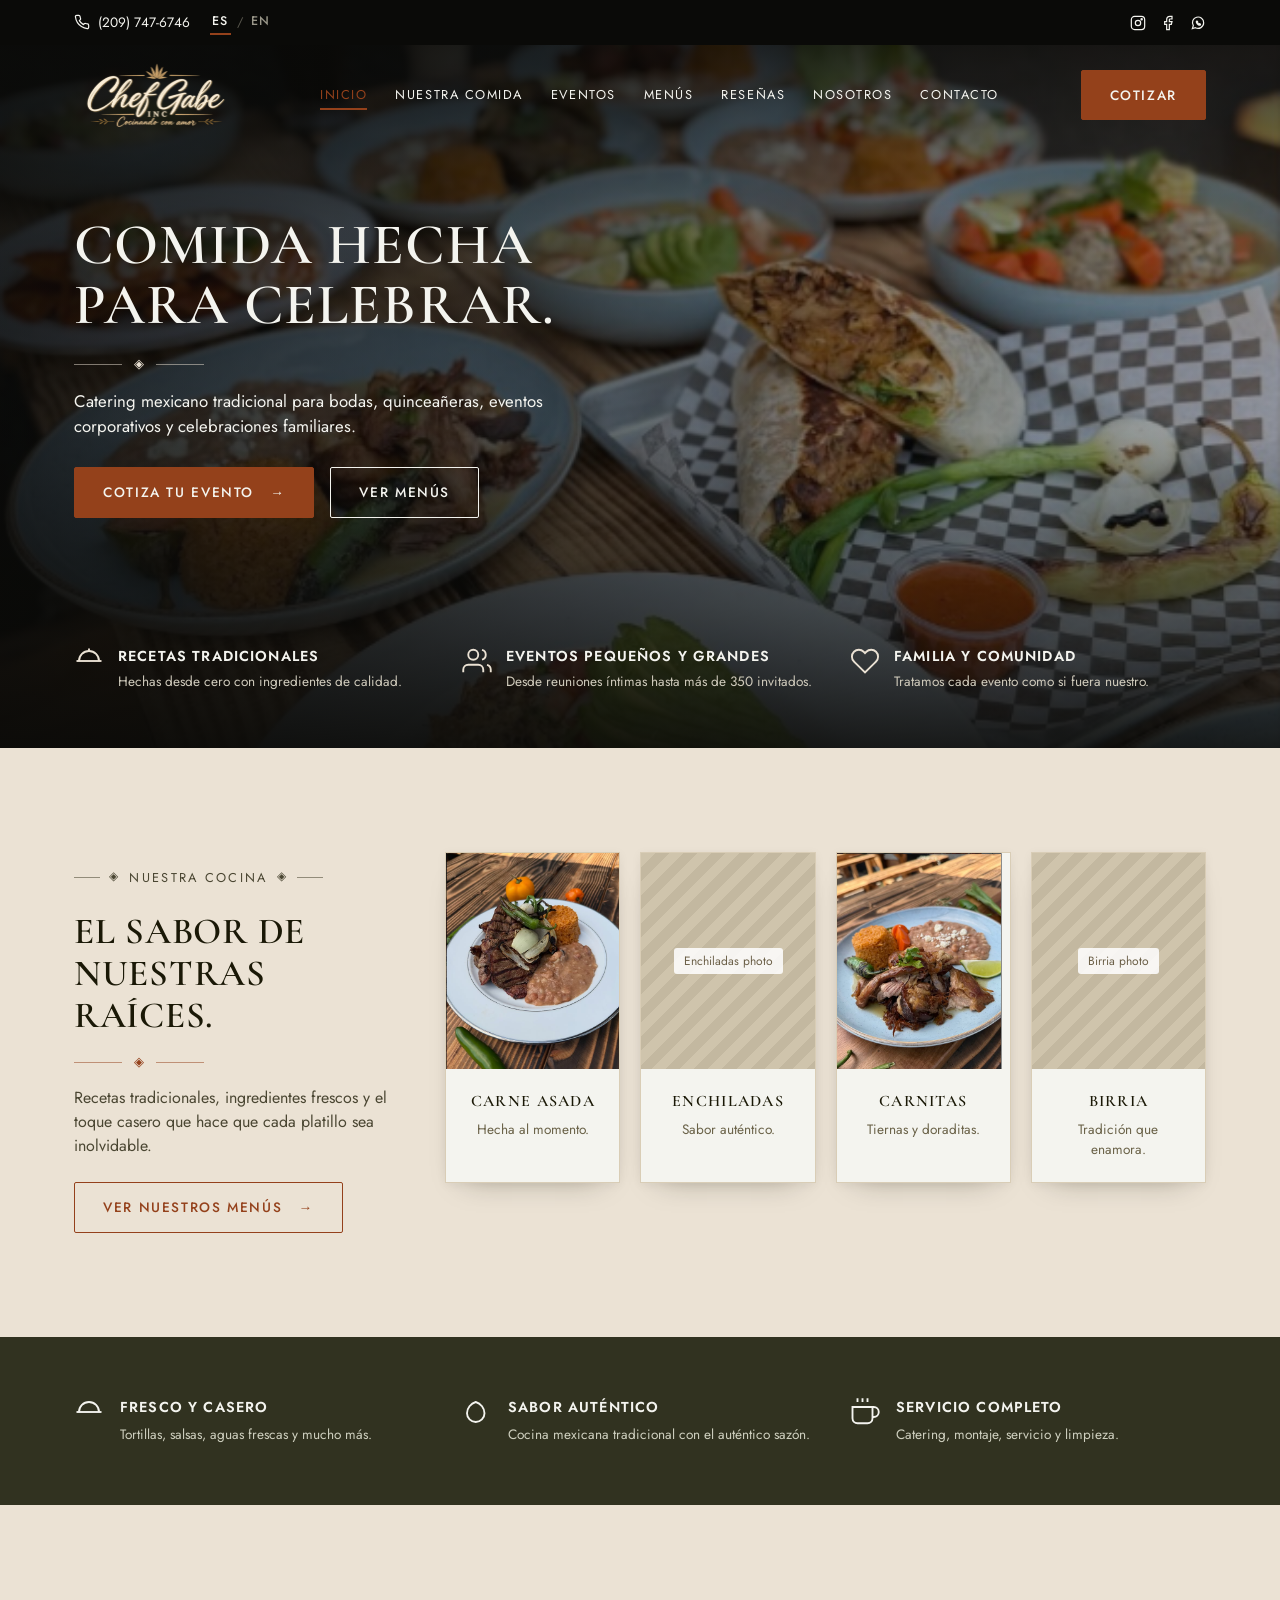
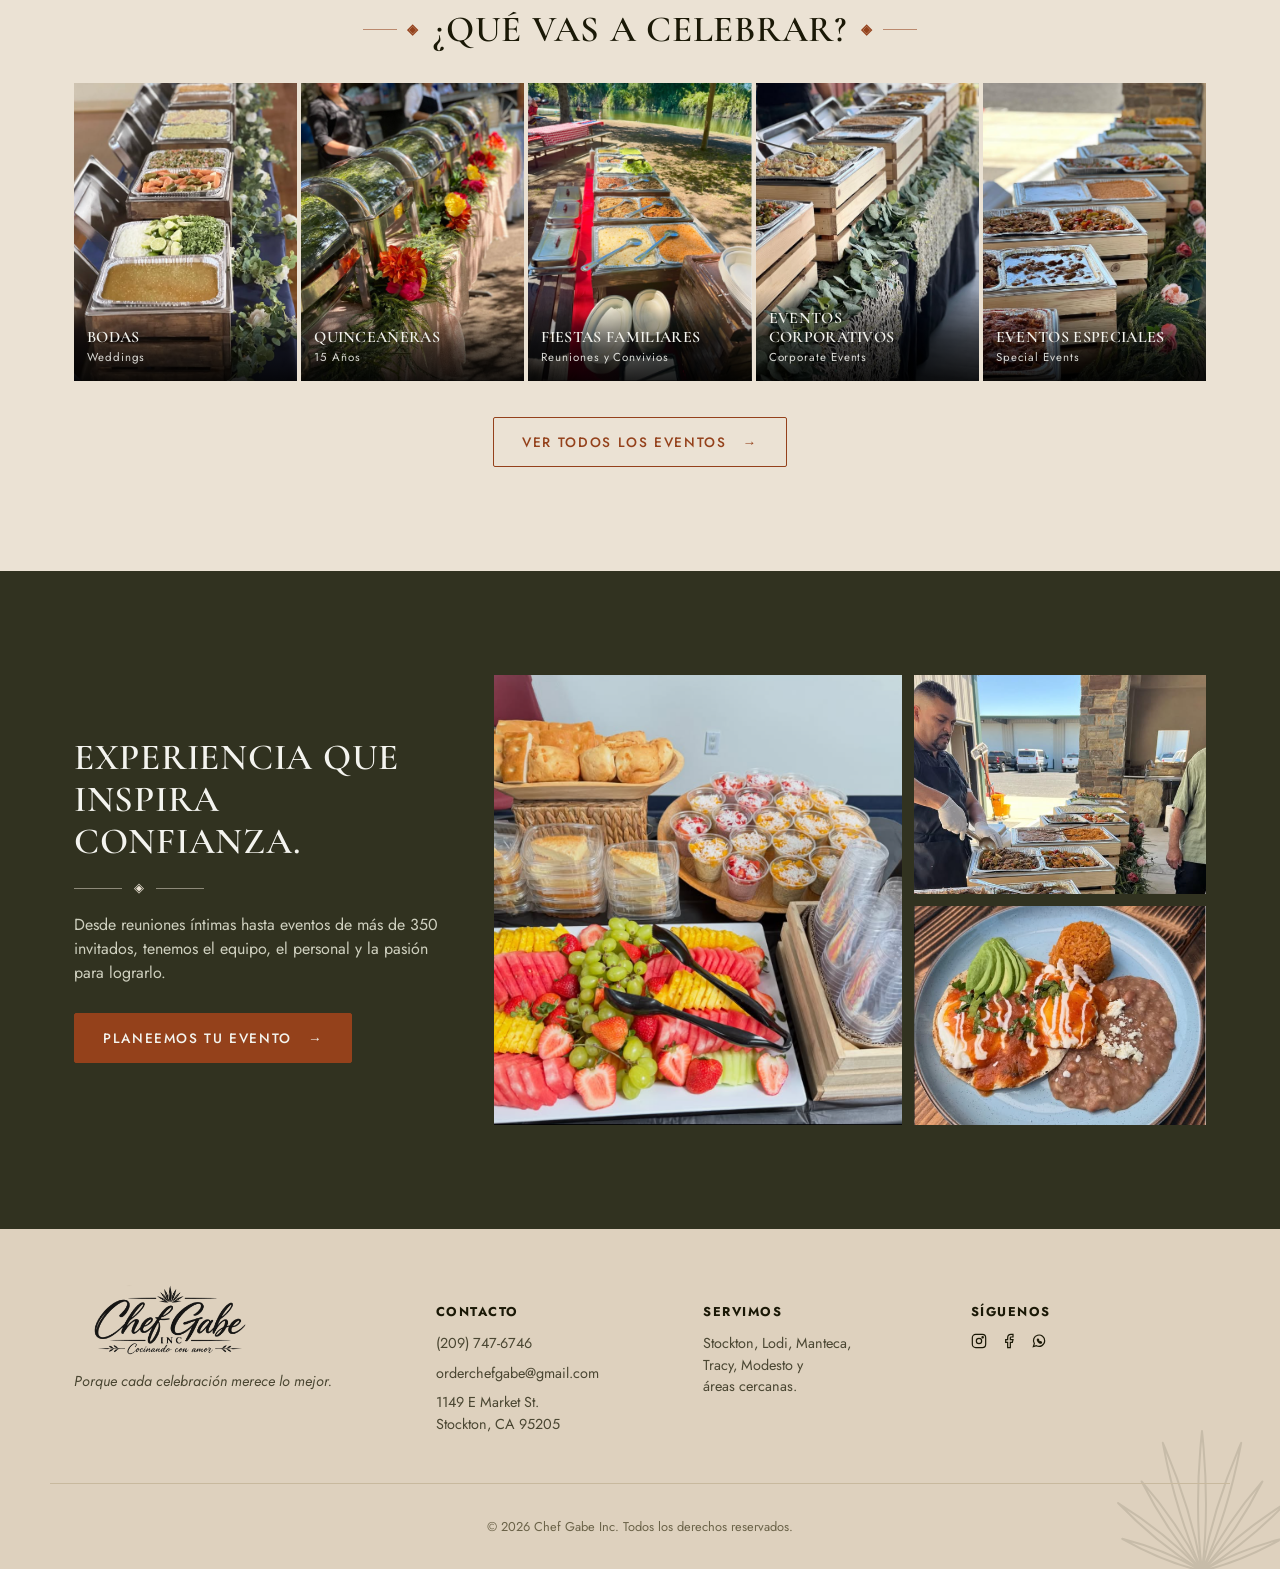
==== index.html @ 57e70b3f "Drop the first real dish photos into the placeholder slots Ten photo slots across four pages now hol" ====
<!DOCTYPE html>
<html lang="es">
<head>
<meta charset="UTF-8">
<meta name="viewport" content="width=device-width, initial-scale=1.0">
<title data-i18n="pageTitleHome">Chef Gabe Catering | Cocinando con amor — Stockton, CA</title>
<meta name="description" data-i18n-content="metaDescHome" content="Catering mexicano tradicional para bodas, quinceañeras, eventos corporativos y celebraciones familiares. Servimos Stockton, Lodi, Manteca, Tracy, Modesto y áreas cercanas.">
<link rel="preconnect" href="https://fonts.googleapis.com">
<link rel="preconnect" href="https://fonts.gstatic.com" crossorigin>
<link href="https://fonts.googleapis.com/css2?family=Pinyon+Script&family=Cormorant+Garamond:wght@500;600;700&family=Jost:wght@400;500;600&display=swap" rel="stylesheet">
<link rel="stylesheet" href="css/styles.css">
</head>
<body>

<!-- Utility bar -->
<div class="utility-bar">
  <div class="container utility-inner">
    <div class="utility-left">
      <a class="phone-link" href="tel:12097476746">
        <svg class="icon-sm" viewBox="0 0 24 24" fill="none" stroke="currentColor" stroke-width="1.8"><path d="M22 16.92v3a2 2 0 0 1-2.18 2 19.79 19.79 0 0 1-8.63-3.07 19.5 19.5 0 0 1-6-6 19.79 19.79 0 0 1-3.07-8.67A2 2 0 0 1 4.11 2h3a2 2 0 0 1 2 1.72c.127.96.362 1.903.7 2.81a2 2 0 0 1-.45 2.11L8.09 9.91a16 16 0 0 0 6 6l1.27-1.27a2 2 0 0 1 2.11-.45c.907.338 1.85.573 2.81.7A2 2 0 0 1 22 16.92z"/></svg>
        (209) 747-6746
      </a>
      <!-- Language toggle — Spanish is the default on first visit. -->
      <div class="lang-toggle" role="group" data-i18n-aria-label="langToggleLabel" aria-label="Cambiar idioma">
        <button type="button" class="lang-btn is-active" data-lang="es" aria-pressed="true">ES</button>
        <span class="lang-sep" aria-hidden="true">/</span>
        <button type="button" class="lang-btn" data-lang="en" aria-pressed="false">EN</button>
      </div>
    </div>
    <div class="social-links">
      <a href="https://www.instagram.com/agave_banquetes/" target="_blank" rel="noopener" aria-label="Instagram"><svg class="icon-sm" viewBox="0 0 24 24" fill="none" stroke="currentColor" stroke-width="1.8"><rect x="2" y="2" width="20" height="20" rx="5"/><circle cx="12" cy="12" r="4"/><circle cx="17.5" cy="6.5" r="1"/></svg></a>
      <a href="https://www.facebook.com/profile.php?id=100064198117109" target="_blank" rel="noopener" aria-label="Facebook"><svg class="icon-sm" viewBox="0 0 24 24" fill="none" stroke="currentColor" stroke-width="1.8"><path d="M18 2h-3a5 5 0 0 0-5 5v3H7v4h3v8h4v-8h3l1-4h-4V7a1 1 0 0 1 1-1h3z"/></svg></a>
      <a href="https://wa.me/12097476746" target="_blank" rel="noopener" aria-label="WhatsApp"><svg class="icon-sm" viewBox="0 0 24 24" fill="none" stroke="currentColor" stroke-width="1.8"><path d="M20.5 11.7a8.4 8.4 0 0 1-12.4 7.4L3.5 20.5 5 15.9a8.4 8.4 0 1 1 15.5-4.2z"/><path d="M9.6 9.4c.1-.3.3-.4.5-.4h.6c.2 0 .3.1.4.3l.6 1.3c.1.2 0 .4-.1.5l-.4.4c.4.9 1.1 1.6 2 2l.4-.4c.1-.1.3-.2.5-.1l1.3.6c.2.1.3.2.3.4v.6c0 .3-.2.4-.4.5-1.6.6-4.5-1.2-5.4-3.3-.3-.8-.4-1.7-.3-2.4z"/></svg></a>
    </div>
  </div>
</div>

<!-- Header / Hero -->
<header class="hero">
  <nav class="navbar">
    <div class="container navbar-inner">
      <a href="index.html" class="logo">
        <img src="images/logo-cream.png" data-i18n-alt="altLogo" alt="Chef Gabe Inc — Cocinando con amor" class="logo-img">
      </a>
      <button class="nav-toggle" data-i18n-aria-label="navToggleLabel" aria-label="Abrir menú" aria-expanded="false">
        <span></span><span></span><span></span>
      </button>
      <ul class="nav-links">
        <li><a href="index.html" class="active" data-i18n="navHome">Inicio</a></li>
        <li><a href="our-food.html" data-i18n="navFood">Nuestra Comida</a></li>
        <li><a href="events.html" data-i18n="navEvents">Eventos</a></li>
        <li><a href="menus.html" data-i18n="navMenus">Menús</a></li>
        <li><a href="reviews.html" data-i18n="navReviews">Reseñas</a></li>
        <li><a href="about.html" data-i18n="navAbout">Nosotros</a></li>
        <li><a href="contact.html" data-i18n="navContact">Contacto</a></li>
      </ul>
      <a href="contact.html" class="btn btn-primary nav-cta" data-i18n="navQuote">Cotizar</a>
    </div>
  </nav>

  <div class="hero-media">
    <img src="images/restaurant-table-spread.png" class="hero-img" data-i18n-alt="altHero" alt="Mesa de madera con platillos mexicanos, arroz, frijoles y aguas frescas">
    <div class="hero-overlay"></div>
  </div>

  <div class="container hero-content">
    <h1 data-i18n="heroTitle">Comida Hecha<br>Para Celebrar.</h1>
    <div class="divider-flourish light">◈</div>
    <p class="hero-copy" data-i18n="heroCopy">Catering mexicano tradicional para bodas, quinceañeras, eventos corporativos y celebraciones familiares.</p>
    <div class="hero-actions">
      <a href="contact.html" class="btn btn-primary"><span data-i18n="heroCtaQuote">Cotiza Tu Evento</span> <span aria-hidden="true">→</span></a>
      <a href="menus.html" class="btn btn-outline-light" data-i18n="heroCtaMenus">Ver Menús</a>
    </div>
  </div>

  <div class="trust-strip container">
    <div class="trust-item">
      <svg class="icon" viewBox="0 0 24 24" fill="none" stroke="currentColor" stroke-width="1.5"><path d="M4 12a8 8 0 0 1 16 0"/><path d="M2 12h20"/><path d="M12 2v2"/></svg>
      <div>
        <h3 data-i18n="trust1Title">Recetas Tradicionales</h3>
        <p data-i18n="trust1Copy">Hechas desde cero con ingredientes de calidad.</p>
      </div>
    </div>
    <div class="trust-item">
      <svg class="icon" viewBox="0 0 24 24" fill="none" stroke="currentColor" stroke-width="1.5"><path d="M17 21v-2a4 4 0 0 0-4-4H5a4 4 0 0 0-4 4v2"/><circle cx="9" cy="7" r="4"/><path d="M23 21v-2a4 4 0 0 0-3-3.87"/><path d="M16 3.13a4 4 0 0 1 0 7.75"/></svg>
      <div>
        <h3 data-i18n="trust2Title">Eventos Pequeños y Grandes</h3>
        <p data-i18n="trust2Copy">Desde reuniones íntimas hasta más de 350 invitados.</p>
      </div>
    </div>
    <div class="trust-item">
      <svg class="icon" viewBox="0 0 24 24" fill="none" stroke="currentColor" stroke-width="1.5"><path d="M20.84 4.61a5.5 5.5 0 0 0-7.78 0L12 5.67l-1.06-1.06a5.5 5.5 0 0 0-7.78 7.78l1.06 1.06L12 21.23l7.78-7.78 1.06-1.06a5.5 5.5 0 0 0 0-7.78z"/></svg>
      <div>
        <h3 data-i18n="trust3Title">Familia y Comunidad</h3>
        <p data-i18n="trust3Copy">Tratamos cada evento como si fuera nuestro.</p>
      </div>
    </div>
  </div>
</header>

<!-- Our Food -->
<section class="section food-section" id="food">
  <div class="container food-grid">
    <div class="food-intro">
      <p class="eyebrow"><span aria-hidden="true">◈</span> <span data-i18n="foodEyebrow">Nuestra Cocina</span> <span aria-hidden="true">◈</span></p>
      <h2 data-i18n="foodTitle">El Sabor de<br>Nuestras Raíces.</h2>
      <div class="divider-flourish">◈</div>
      <p data-i18n="foodCopy">Recetas tradicionales, ingredientes frescos y el toque casero que hace que cada platillo sea inolvidable.</p>
      <a href="menus.html" class="btn btn-outline"><span data-i18n="foodCta">Ver Nuestros Menús</span> <span aria-hidden="true">→</span></a>
    </div>

    <!-- PHOTOS NEEDED: the Enchiladas and Birria cards still use placeholder
         blocks. Nothing currently in images/ is a clean single-dish shot of
         either. Drop real photos in and swap each .placeholder-img div for:
           <img src="images/<name>.png" class="dish-img" data-i18n-alt="<key>" alt="..."> -->
    <div class="dish-cards">
      <article class="dish-card">
        <img src="images/carne-asada.png" class="dish-img" data-i18n-alt="altDishAsada" alt="Carne asada a la parrilla con cebollitas y chile toreado, arroz mexicano y frijoles refritos">
        <div class="dish-caption">
          <h3 data-i18n="dish1Name">Carne Asada</h3>
          <p data-i18n="dish1Tag">Hecha al momento.</p>
        </div>
      </article>
      <article class="dish-card">
        <div class="placeholder-img dish-img" data-label="Enchiladas photo"></div>
        <div class="dish-caption">
          <h3 data-i18n="dish2Name">Enchiladas</h3>
          <p data-i18n="dish2Tag">Sabor auténtico.</p>
        </div>
      </article>
      <article class="dish-card">
        <img src="images/carnitas.png" class="dish-img" data-i18n-alt="altDishCarnitas" alt="Carnitas de puerco doraditas con arroz mexicano, frijoles refritos, chile toreado y limón">
        <div class="dish-caption">
          <h3 data-i18n="dish3Name">Carnitas</h3>
          <p data-i18n="dish3Tag">Tiernas y doraditas.</p>
        </div>
      </article>
      <article class="dish-card">
        <div class="placeholder-img dish-img" data-label="Birria photo"></div>
        <div class="dish-caption">
          <h3 data-i18n="dish4Name">Birria</h3>
          <p data-i18n="dish4Tag">Tradición que enamora.</p>
        </div>
      </article>
    </div>
  </div>
</section>

<!-- Feature band -->
<section class="feature-band">
  <div class="container feature-grid">
    <div class="feature-item">
      <svg class="icon" viewBox="0 0 24 24" fill="none" stroke="currentColor" stroke-width="1.5"><path d="M4 12a8 8 0 0 1 16 0"/><path d="M2 12h20"/></svg>
      <div>
        <h3 data-i18n="feat1Title">Fresco y Casero</h3>
        <p data-i18n="feat1Copy">Tortillas, salsas, aguas frescas y mucho más.</p>
      </div>
    </div>
    <div class="feature-item">
      <svg class="icon" viewBox="0 0 24 24" fill="none" stroke="currentColor" stroke-width="1.5"><path d="M11 20A7 7 0 0 1 4 13c0-4 3-8 7-9 4 1 7 5 7 9a7 7 0 0 1-7 7z"/></svg>
      <div>
        <h3 data-i18n="feat2Title">Sabor Auténtico</h3>
        <p data-i18n="feat2Copy">Cocina mexicana tradicional con el auténtico sazón.</p>
      </div>
    </div>
    <div class="feature-item">
      <svg class="icon" viewBox="0 0 24 24" fill="none" stroke="currentColor" stroke-width="1.5"><path d="M18 8h1a4 4 0 0 1 0 8h-1"/><path d="M2 8h16v9a4 4 0 0 1-4 4H6a4 4 0 0 1-4-4z"/><line x1="6" y1="1" x2="6" y2="4"/><line x1="10" y1="1" x2="10" y2="4"/><line x1="14" y1="1" x2="14" y2="4"/></svg>
      <div>
        <h3 data-i18n="feat3Title">Servicio Completo</h3>
        <p data-i18n="feat3Copy">Catering, montaje, servicio y limpieza.</p>
      </div>
    </div>
  </div>
</section>

<!-- Events -->
<section class="section events-section" id="events">
  <div class="container">
    <h2 class="section-heading-ornate"><span aria-hidden="true">◈</span> <span data-i18n="eventsEyebrow">¿Qué Vas a Celebrar?</span> <span aria-hidden="true">◈</span></h2>
    <div class="events-grid">
      <article class="event-card">
        <img src="images/salsa-bar-chafing.png" class="event-img" data-i18n-alt="altWeddings" alt="Buffet elegante con mantel azul marino y guirnalda de rosas blancas">
        <div class="event-caption"><h3 data-i18n="ev1Title">Bodas</h3><p data-i18n="ev1Sub">Weddings</p></div>
      </article>
      <article class="event-card">
        <img src="images/outdoor-celebration-buffet.png" class="event-img" data-i18n-alt="altQuince" alt="Buffet al aire libre con mantel rosado y arreglos florales de colores">
        <div class="event-caption"><h3 data-i18n="ev2Title">Quinceañeras</h3><p data-i18n="ev2Sub">15 Años</p></div>
      </article>
      <article class="event-card">
        <img src="images/outdoor-park-buffet.png" class="event-img" data-i18n-alt="altFamily" alt="Buffet al aire libre junto al río con mesas de picnic y mantel rojo">
        <div class="event-caption"><h3 data-i18n="ev3Title">Fiestas Familiares</h3><p data-i18n="ev3Sub">Reuniones y Convivios</p></div>
      </article>
      <article class="event-card">
        <img src="images/catering-buffet-line.png" class="event-img" data-i18n-alt="altCorporate" alt="Línea de buffet montada sobre cajas de madera con mantelería negra">
        <div class="event-caption"><h3 data-i18n="ev4Title">Eventos Corporativos</h3><p data-i18n="ev4Sub">Corporate Events</p></div>
      </article>
      <article class="event-card">
        <img src="images/outdoor-buffet-trays.png" class="event-img" data-i18n-alt="altSpecial" alt="Charolas de buffet al aire libre decoradas con flores rosas">
        <div class="event-caption"><h3 data-i18n="ev5Title">Eventos Especiales</h3><p data-i18n="ev5Sub">Special Events</p></div>
      </article>
    </div>
    <div class="center-btn">
      <a href="events.html" class="btn btn-outline"><span data-i18n="eventsCta">Ver Todos los Eventos</span> <span aria-hidden="true">→</span></a>
    </div>
  </div>
</section>

<!-- Experience You Can Trust -->
<section class="section trust-section" id="about">
  <div class="container trust-grid">
    <div class="trust-copy">
      <h2 data-i18n="trustTitle">Experiencia Que<br>Inspira Confianza.</h2>
      <div class="divider-flourish light">◈</div>
      <p data-i18n="trustCopy">Desde reuniones íntimas hasta eventos de más de 350 invitados, tenemos el equipo, el personal y la pasión para lograrlo.</p>
      <a href="contact.html" class="btn btn-primary"><span data-i18n="trustCta">Planeemos Tu Evento</span> <span aria-hidden="true">→</span></a>
    </div>
    <div class="trust-media">
      <img src="images/dessert-fruit-display-table.png" class="trust-img-main" data-i18n-alt="altTrustMain" alt="Mesa de servicio con pan, postres y charola de fruta fresca">
      <div class="trust-media-side">
        <img src="images/chef-serving-guests.png" class="trust-img-team" data-i18n-alt="altTrustTeam" alt="Chef de Chef Gabe sirviendo a los invitados en la línea de buffet">
        <img src="images/plated-tostada-rice-beans.png" class="trust-img-food" data-i18n-alt="altTrustFood" alt="Platillo servido con tostada, arroz mexicano y frijoles refritos">
      </div>
    </div>
  </div>
</section>

<!-- Footer -->
<footer class="site-footer" id="contact">
  <div class="container footer-grid">
    <div class="footer-brand">
      <img src="images/logo-dark.png" data-i18n-alt="altLogo" alt="Chef Gabe Inc — Cocinando con amor" class="footer-logo-img">
      <p class="footer-quote" data-i18n="footerQuote">Porque cada celebración merece lo mejor.</p>
    </div>
    <div class="footer-col">
      <h4 data-i18n="footerContact">Contacto</h4>
      <p><a href="tel:12097476746">(209) 747-6746</a></p>
      <p><a href="mailto:orderchefgabe@gmail.com">orderchefgabe@gmail.com</a></p>
      <p>1149 E Market St.<br>Stockton, CA 95205</p>
    </div>
    <div class="footer-col">
      <h4 data-i18n="footerServing">Servimos</h4>
      <p data-i18n="footerServingCopy">Stockton, Lodi, Manteca,<br>Tracy, Modesto y<br>áreas cercanas.</p>
    </div>
    <div class="footer-col">
      <h4 data-i18n="footerFollow">Síguenos</h4>
      <div class="social-links">
        <a href="https://www.instagram.com/agave_banquetes/" target="_blank" rel="noopener" aria-label="Instagram"><svg class="icon-sm" viewBox="0 0 24 24" fill="none" stroke="currentColor" stroke-width="1.8"><rect x="2" y="2" width="20" height="20" rx="5"/><circle cx="12" cy="12" r="4"/><circle cx="17.5" cy="6.5" r="1"/></svg></a>
        <a href="https://www.facebook.com/profile.php?id=100064198117109" target="_blank" rel="noopener" aria-label="Facebook"><svg class="icon-sm" viewBox="0 0 24 24" fill="none" stroke="currentColor" stroke-width="1.8"><path d="M18 2h-3a5 5 0 0 0-5 5v3H7v4h3v8h4v-8h3l1-4h-4V7a1 1 0 0 1 1-1h3z"/></svg></a>
      <a href="https://wa.me/12097476746" target="_blank" rel="noopener" aria-label="WhatsApp"><svg class="icon-sm" viewBox="0 0 24 24" fill="none" stroke="currentColor" stroke-width="1.8"><path d="M20.5 11.7a8.4 8.4 0 0 1-12.4 7.4L3.5 20.5 5 15.9a8.4 8.4 0 1 1 15.5-4.2z"/><path d="M9.6 9.4c.1-.3.3-.4.5-.4h.6c.2 0 .3.1.4.3l.6 1.3c.1.2 0 .4-.1.5l-.4.4c.4.9 1.1 1.6 2 2l.4-.4c.1-.1.3-.2.5-.1l1.3.6c.2.1.3.2.3.4v.6c0 .3-.2.4-.4.5-1.6.6-4.5-1.2-5.4-3.3-.3-.8-.4-1.7-.3-2.4z"/></svg></a>
      </div>
    </div>
  </div>
  <div class="container footer-bottom">
    <p><span aria-hidden="true">©</span> <span id="year"></span> <span data-i18n="footerRights">Chef Gabe Inc. Todos los derechos reservados.</span></p>
  </div>

  <!-- Decorative agave, echoing the mark at the top of the logo.
       Purely ornamental, so it is hidden from assistive tech. -->
  <svg class="footer-agave" viewBox="0 0 200 164" fill="none" stroke="currentColor"
       stroke-width="2" stroke-linejoin="round" stroke-linecap="round"
       aria-hidden="true" focusable="false">
    <path d="M100 152 Q94 112 100 66 Q106 112 100 152 Z" transform="rotate(-68 100 152)"/>
    <path d="M100 152 Q93 100 100 44 Q107 100 100 152 Z" transform="rotate(-51 100 152)"/>
    <path d="M100 152 Q93 100 100 44 Q107 100 100 152 Z" transform="rotate(-34 100 152)"/>
    <path d="M100 152 Q92 88 100 18 Q108 88 100 152 Z" transform="rotate(-17 100 152)"/>
    <path d="M100 152 Q92 88 100 12 Q108 88 100 152 Z"/>
    <path d="M100 152 Q92 88 100 18 Q108 88 100 152 Z" transform="rotate(17 100 152)"/>
    <path d="M100 152 Q93 100 100 44 Q107 100 100 152 Z" transform="rotate(34 100 152)"/>
    <path d="M100 152 Q93 100 100 44 Q107 100 100 152 Z" transform="rotate(51 100 152)"/>
    <path d="M100 152 Q94 112 100 66 Q106 112 100 152 Z" transform="rotate(68 100 152)"/>
    <path d="M78 154 Q100 146 122 154" stroke-width="1.6"/>
  </svg>
</footer>

<script src="js/translations.js"></script>
<script src="js/i18n.js"></script>
<script src="js/script.js"></script>
</body>
</html>
---- css/styles.css ----
/* =========================================================
   Chef Gabe Catering — Brand tokens
   ========================================================= */
:root {
  --color-espresso: #0A0A08;
  --color-rust: #94411B;
  --color-rust-dark: #7A3515;
  --color-olive: #313220;
  --color-olive-dark: #262715;
  --color-cream: #EBE2D4;
  --color-tan: #DED1BE;
  --color-offwhite: #F4F4EF;
  --color-ink: #1A1806;

  --font-script: 'Pinyon Script', cursive;
  --font-display: 'Cormorant Garamond', serif;
  --font-body: 'Jost', sans-serif;

  --container-width: 1180px;
  --radius: 2px;
  --transition: 0.25s ease;

  /* Uppercase tracking — the mockup uses wide, deliberate letter-spacing
     on every all-caps run. One token per role keeps it consistent. */
  --track-eyebrow: 0.18em;   /* eyebrows / small rust labels */
  --track-nav: 0.12em;       /* nav links, buttons, footer headings */
  --track-label: 0.08em;     /* small caps h3 labels inside cards */
  --track-display: 0.02em;   /* large display headings */

  /* Vertical rhythm */
  --section-pad: 104px;      /* major sections */
  --band-pad: 60px;          /* slim accent bands */

  /* Photo hover */
  --zoom-transition: 0.6s cubic-bezier(0.22, 0.61, 0.36, 1);
}

* { box-sizing: border-box; }
html { scroll-behavior: smooth; }

body {
  margin: 0;
  font-family: var(--font-body);
  color: var(--color-ink);
  background: var(--color-cream);
  line-height: 1.5;
  -webkit-font-smoothing: antialiased;
}

img, .placeholder-img { display: block; max-width: 100%; }

a { color: inherit; text-decoration: none; }

.container {
  max-width: var(--container-width);
  margin: 0 auto;
  padding: 0 24px;
}

h1, h2, h3 {
  font-family: var(--font-display);
  font-weight: 600;
  margin: 0;
  letter-spacing: var(--track-display);
}

/* Placeholder image blocks — swap with real <img> tags later */
.placeholder-img {
  position: relative;
  background: repeating-linear-gradient(135deg, #cfc4ac, #cfc4ac 10px, #c3b8a0 10px, #c3b8a0 20px);
  display: flex;
  align-items: center;
  justify-content: center;
  color: #6b5f47;
  font-family: var(--font-body);
  font-size: 0.75rem;
  text-align: center;
  padding: 8px;
  overflow: hidden;
}
.placeholder-img::before {
  content: attr(data-label);
  background: rgba(255,255,255,0.85);
  padding: 4px 10px;
  border-radius: 3px;
}

/* Buttons */
.btn {
  display: inline-flex;
  align-items: center;
  gap: 16px;
  font-family: var(--font-body);
  font-weight: 500;
  font-size: 0.85rem;
  letter-spacing: var(--track-nav);
  text-transform: uppercase;
  padding: 14px 28px;
  border: 1px solid transparent;
  border-radius: var(--radius);
  cursor: pointer;
  transition: background var(--transition), color var(--transition), border-color var(--transition);
  white-space: nowrap;
}
.btn-primary {
  background: var(--color-rust);
  color: var(--color-offwhite);
  border-color: var(--color-rust);
}
.btn-primary:hover { background: var(--color-rust-dark); border-color: var(--color-rust-dark); }

.btn-outline-light {
  background: transparent;
  color: var(--color-offwhite);
  border-color: var(--color-offwhite);
}
.btn-outline-light:hover { background: var(--color-offwhite); color: var(--color-ink); }

.btn-outline {
  background: transparent;
  color: var(--color-rust);
  border-color: var(--color-rust);
}
.btn-outline:hover { background: var(--color-rust); color: var(--color-offwhite); }

/* Eyebrow + dividers */
.eyebrow {
  color: var(--color-rust);
  font-size: 0.8rem;
  letter-spacing: var(--track-eyebrow);
  text-transform: uppercase;
  margin: 0 0 12px;
}
.eyebrow.center { text-align: center; }
.divider-flourish {
  color: var(--color-rust);
  font-size: 1rem;
  margin: 14px 0;
}
.divider-flourish.light { color: var(--color-cream); }

/* =========================================================
   Utility bar
   ========================================================= */
.utility-bar {
  background: var(--color-espresso);
  color: var(--color-offwhite);
  font-size: 0.85rem;
  padding: 10px 0;
}
.utility-inner {
  display: flex;
  align-items: center;
  justify-content: space-between;
}
.phone-link { display: inline-flex; align-items: center; gap: 8px; }
.icon-sm { width: 16px; height: 16px; }
.social-links { display: flex; gap: 14px; }
.social-links a { display: inline-flex; }

/* =========================================================
   Header / Hero
   ========================================================= */
.hero { position: relative; color: var(--color-offwhite); }

.navbar {
  position: relative;
  z-index: 20;
  padding: 18px 0;
}
.navbar-inner {
  display: flex;
  align-items: center;
  justify-content: space-between;
  gap: 24px;
}
.logo { display: flex; align-items: center; }
.logo-img { height: 64px; width: auto; }
.nav-links {
  display: flex;
  gap: 28px;
  list-style: none;
  margin: 0;
  padding: 0;
  font-size: 0.8rem;
  letter-spacing: var(--track-nav);
  text-transform: uppercase;
}
.nav-links a { padding-bottom: 4px; border-bottom: 2px solid transparent; transition: border-color var(--transition), color var(--transition); }
.nav-links a:hover,
.nav-links a.active { border-color: var(--color-rust); color: var(--color-rust); }

.nav-cta { flex-shrink: 0; }
.nav-toggle { display: none; }

.hero-media {
  position: absolute;
  inset: 0;
  z-index: -1;
}
.hero-media .placeholder-img { width: 100%; height: 100%; position: absolute; inset: 0; }
/* Two stacked gradients, matching the mockup's hero treatment:
   – vertical: dark at top (nav legibility) and bottom (trust strip),
     lightest through the middle so the photo still reads;
   – horizontal: heavier on the left, where the headline sits, fading
     out to the right so the food stays visible.
   A flat single-opacity tint either washes out the photo or loses the
   text; layering keeps both. */
.hero-overlay {
  position: absolute;
  inset: 0;
  background:
    linear-gradient(180deg,
      rgba(10,10,8,0.82) 0%,
      rgba(10,10,8,0.42) 26%,
      rgba(10,10,8,0.38) 55%,
      rgba(10,10,8,0.70) 82%,
      rgba(10,10,8,0.92) 100%),
    linear-gradient(90deg,
      rgba(10,10,8,0.80) 0%,
      rgba(10,10,8,0.55) 32%,
      rgba(10,10,8,0.12) 68%,
      rgba(10,10,8,0) 100%);
}

/* Keep the full container width so the headline starts at the container's
   left edge, as the mockup does, and constrain the children instead for
   line length. (Capping .hero-content itself at 640px let .container's
   margin:auto centre the whole block, which fought the left-weighted
   overlay gradient.) */
.hero-content {
  padding: 70px 24px 120px;
  max-width: var(--container-width);
}
.hero-content > * { max-width: 620px; }
.hero-content h1 {
  font-size: 3.6rem;
  text-transform: uppercase;
  line-height: 1.05;
}
.hero-copy { font-size: 1.05rem; max-width: 480px; margin: 16px 0 28px; color: var(--color-offwhite); }
.hero-actions { display: flex; gap: 16px; flex-wrap: wrap; }

/* Sits on the hero photo itself, as in the mockup. An opaque cream panel
   here only spans the container, so the hero photo showed through as
   black gutters to its left and right. Transparent + light text removes
   the seam; the overlay's dark bottom stop carries the contrast. */
.trust-strip {
  position: relative;
  background: transparent;
  color: var(--color-offwhite);
  display: grid;
  grid-template-columns: repeat(3, 1fr);
  gap: 32px;
  padding: 8px 24px 56px;
}
.trust-item { display: flex; align-items: flex-start; gap: 14px; }
.icon { width: 30px; height: 30px; flex-shrink: 0; color: var(--color-rust); }
.trust-strip .icon { color: var(--color-cream); }
.trust-item h3 { font-family: var(--font-body); font-size: 0.9rem; text-transform: uppercase; letter-spacing: var(--track-label); margin-bottom: 4px; }
.trust-item p { margin: 0; font-size: 0.85rem; color: #cfcabb; }

/* =========================================================
   Sections generic
   ========================================================= */
.section { padding: var(--section-pad) 0; }

/* Our Food */
.food-section { background: var(--color-cream); }
.food-grid {
  display: grid;
  grid-template-columns: 0.85fr 2fr;
  gap: 48px;
  align-items: start;
}
.food-intro h2 { font-size: 2.3rem; text-transform: uppercase; line-height: 1.15; }
.food-intro p { margin: 16px 0 24px; color: #4a4632; max-width: 340px; }

.dish-cards {
  display: grid;
  grid-template-columns: repeat(4, 1fr);
  gap: 20px;
}
.dish-card { background: var(--color-offwhite); border: 1px solid #d9cdb6; }
.dish-img { aspect-ratio: 4 / 5; }
.dish-caption { padding: 16px; text-align: center; }
.dish-caption h3 { font-size: 1rem; text-transform: uppercase; letter-spacing: var(--track-label); }
.dish-caption p { margin: 6px 0 0; font-size: 0.85rem; color: #6a6248; }

/* Feature band */
.feature-band { background: var(--color-olive); color: var(--color-offwhite); padding: var(--band-pad) 0; }
.feature-grid {
  display: grid;
  grid-template-columns: repeat(3, 1fr);
  gap: 32px;
}
.feature-item { display: flex; align-items: flex-start; gap: 16px; }
.feature-item .icon { color: var(--color-offwhite); }
.feature-item h3 { font-family: var(--font-body); font-size: 0.9rem; text-transform: uppercase; letter-spacing: var(--track-label); margin-bottom: 6px; }
.feature-item p { margin: 0; font-size: 0.85rem; color: #cfd0bf; }

/* Events */
.events-section h2 { text-align: center; }
.events-grid {
  display: grid;
  grid-template-columns: repeat(5, 1fr);
  gap: 4px;
  margin-top: 32px;
}
.event-card { position: relative; overflow: hidden; }
.event-img { aspect-ratio: 3 / 4; }
.event-caption {
  position: absolute;
  left: 0; right: 0; bottom: 0;
  padding: 18px 14px;
  color: var(--color-offwhite);
  background: linear-gradient(0deg, rgba(0,0,0,0.75), rgba(0,0,0,0));
}
.event-caption h3 { font-size: 1.2rem; text-transform: uppercase; }
.event-caption p { margin: 2px 0 0; font-size: 0.8rem; letter-spacing: var(--track-label); }
.center-btn { display: flex; justify-content: center; margin-top: 36px; }

/* Experience You Can Trust */
.trust-section { background: var(--color-olive); color: var(--color-offwhite); }
.trust-grid {
  display: grid;
  grid-template-columns: 0.8fr 1.5fr;
  gap: 40px;
  align-items: center;
}
.trust-copy h2 { text-transform: uppercase; font-size: 2.3rem; line-height: 1.15; }
.trust-copy p { color: #cfd0bf; margin: 16px 0 28px; }
.trust-media { display: grid; grid-template-columns: 1.4fr 1fr; gap: 12px; }
.trust-img-main { aspect-ratio: 4 / 3; }
.trust-media-side { display: grid; grid-template-rows: 1fr 1fr; gap: 12px; }
.trust-img-team, .trust-img-food { aspect-ratio: 4 / 3; }

/* Footer */
.site-footer { background: var(--color-tan); color: var(--color-ink); padding: 56px 0 0; }
.footer-grid {
  display: grid;
  grid-template-columns: 1.4fr 1fr 1fr 1fr;
  gap: 32px;
  padding-bottom: 40px;
  border-bottom: 1px solid #c8b99e;
}
.footer-logo-img { height: 70px; width: auto; margin-bottom: 16px; }
.footer-quote { font-style: italic; font-size: 0.9rem; max-width: 260px; color: #4a4632; }
.footer-col h4 { font-family: var(--font-body); font-size: 0.8rem; letter-spacing: var(--track-nav); text-transform: uppercase; margin-bottom: 12px; }
.footer-col p { margin: 0 0 8px; font-size: 0.9rem; color: #4a4632; }
.footer-col a:hover { color: var(--color-rust); }
.footer-col .social-links a { color: var(--color-ink); }
.footer-bottom { padding: 20px 0; text-align: center; font-size: 0.8rem; color: #6a6248; }

/* =========================================================
   Responsive
   ========================================================= */
@media (max-width: 960px) {
  .food-grid, .trust-grid { grid-template-columns: 1fr; }
  .dish-cards { grid-template-columns: repeat(2, 1fr); }
  .events-grid { grid-template-columns: repeat(3, 1fr); }
  .trust-media { grid-template-columns: 1fr; }
  .footer-grid { grid-template-columns: 1fr 1fr; }
}

@media (max-width: 720px) {
  .nav-links, .nav-cta { display: none; }
  .nav-toggle {
    display: flex;
    flex-direction: column;
    gap: 5px;
    background: none;
    border: none;
    cursor: pointer;
    padding: 4px;
  }
  .nav-toggle span { width: 24px; height: 2px; background: var(--color-offwhite); display: block; }

  .navbar.menu-open .nav-links {
    display: flex;
    flex-direction: column;
    position: absolute;
    top: 100%;
    left: 0; right: 0;
    background: var(--color-espresso);
    padding: 20px 24px;
    gap: 16px;
    z-index: 30;
  }
  .navbar.menu-open .nav-cta {
    display: inline-flex;
    position: absolute;
    top: calc(100% + 200px);
    left: 24px;
  }

  .hero-content h1 { font-size: 2.2rem; }
  .trust-strip { grid-template-columns: 1fr; }
  .dish-cards { grid-template-columns: 1fr 1fr; }
  .events-grid { grid-template-columns: 1fr 1fr; }
  .feature-grid { grid-template-columns: 1fr; }
  .footer-grid { grid-template-columns: 1fr; }
}

@media (prefers-reduced-motion: reduce) {
  html { scroll-behavior: auto; }
  * { transition: none !important; }
}

/* Focus visibility */
a:focus-visible, button:focus-visible {
  outline: 2px solid var(--color-rust);
  outline-offset: 2px;
}

/* =========================================================
   Interior page hero (menus, our-food, events, …)
   Olive rather than cream: .navbar inherits offwhite text from
   .hero and the mark is logo-cream.png, so a cream band would
   need the whole nav restyled. Olive reuses it as-is.
   ========================================================= */
.page-hero { background: var(--color-olive); }
.page-hero-content { padding: 56px 24px 72px; max-width: 660px; }
.page-hero-content h1 { font-size: 2.8rem; text-transform: uppercase; line-height: 1.08; }
.page-hero-sub {
  font-family: var(--font-display);
  font-size: 1.6rem;
  font-weight: 500;
  color: var(--color-tan);
  margin: 6px 0 0;
}
.page-hero-copy { font-size: 1.02rem; color: #cfd0bf; margin: 16px 0 0; max-width: 520px; }

/* Shared section heading helpers */
.section-title { text-align: center; font-size: 2.3rem; text-transform: uppercase; line-height: 1.15; }
.section-lead { text-align: center; max-width: 580px; margin: 16px auto 0; color: #4a4632; }

/* =========================================================
   Menu packages
   ========================================================= */
.packages-section { background: var(--color-cream); }
.package-grid {
  display: grid;
  grid-template-columns: repeat(3, 1fr);
  gap: 24px;
  margin-top: 44px;
  align-items: stretch;
}
.package-card {
  background: var(--color-offwhite);
  border: 1px solid #d9cdb6;
  padding: 32px 28px;
  display: flex;
  flex-direction: column;
}
.package-head { text-align: center; }
.package-head h3 { font-size: 1.5rem; text-transform: uppercase; letter-spacing: var(--track-label); }
.package-tagline {
  font-family: var(--font-display);
  font-style: italic;
  font-size: 1.05rem;
  color: var(--color-rust);
  margin: 6px 0 0;
}
.package-desc { font-size: 0.92rem; color: #4a4632; margin: 18px 0 0; text-align: center; }
.package-list {
  list-style: none;
  margin: 22px 0 0;
  padding: 22px 0 0;
  border-top: 1px solid #ded1be;
  font-size: 0.9rem;
  color: #4a4632;
  flex-grow: 1;
}
.package-list li { position: relative; padding-left: 20px; margin-bottom: 10px; }
.package-list li::before {
  content: "\25C8";
  position: absolute;
  left: 0;
  top: 0;
  color: var(--color-rust);
  font-size: 0.7rem;
  line-height: 1.75;
}
.package-list strong { font-weight: 500; color: var(--color-ink); }
.package-price {
  font-family: var(--font-display);
  font-size: 1.35rem;
  font-weight: 600;
  text-align: center;
  margin: 24px 0 20px;
  padding-top: 20px;
  border-top: 1px solid #ded1be;
}
.package-card .btn { align-self: center; }

/* Placeholder-price marker — asterisk + muted italic footnote.
   Remove both once real pricing lands. */
.price-star { color: var(--color-rust); font-weight: 500; }
.price-note {
  margin: 30px 0 0;
  text-align: center;
  font-style: italic;
  font-size: 0.82rem;
  color: #8a8168;
}

/* =========================================================
   A la carte / add-ons
   ========================================================= */
.addons-section { background: var(--color-offwhite); }
.addon-grid { display: grid; grid-template-columns: repeat(3, 1fr); gap: 40px; margin-top: 44px; }
.addon-group h3 {
  font-family: var(--font-body);
  font-size: 0.85rem;
  text-transform: uppercase;
  letter-spacing: var(--track-nav);
  color: var(--color-rust);
  padding-bottom: 10px;
  border-bottom: 1px solid #ded1be;
  margin-bottom: 14px;
}
.addon-list { list-style: none; margin: 0; padding: 0; }
.addon-list li {
  display: flex;
  align-items: baseline;
  gap: 10px;
  font-size: 0.9rem;
  color: #4a4632;
  padding: 8px 0;
}
.addon-name { flex-shrink: 0; }
.addon-dots { flex-grow: 1; border-bottom: 1px dotted #c8b99e; }
.addon-price { flex-shrink: 0; white-space: nowrap; color: var(--color-ink); }

/* =========================================================
   Closing CTA band
   ========================================================= */
.cta-band { background: var(--color-rust); color: var(--color-offwhite); padding: 88px 0; text-align: center; }
.cta-band h2 { font-size: 2.3rem; text-transform: uppercase; line-height: 1.15; }
.cta-band .divider-flourish { color: var(--color-cream); }
.cta-band p { margin: 16px auto 28px; max-width: 540px; color: #f6e5db; }

/* Menus-page responsive */
@media (max-width: 960px) {
  .package-grid { grid-template-columns: 1fr; max-width: 480px; margin-left: auto; margin-right: auto; }
  .addon-grid { grid-template-columns: 1fr 1fr; }
}
@media (max-width: 720px) {
  .page-hero-content h1 { font-size: 2rem; }
  .page-hero-sub { font-size: 1.3rem; }
  .addon-grid { grid-template-columns: 1fr; }
  .section-title, .cta-band h2 { font-size: 1.8rem; }
}

/* Centered variant of the existing .divider-flourish */
.divider-flourish.center-flourish { text-align: center; }

/* =========================================================
   Language toggle (utility bar)
   ========================================================= */
.utility-left { display: flex; align-items: center; gap: 20px; }
.lang-toggle { display: inline-flex; align-items: center; gap: 6px; }
.lang-btn {
  background: none;
  border: none;
  padding: 2px 2px 3px;
  cursor: pointer;
  font-family: var(--font-body);
  font-size: 0.78rem;
  font-weight: 500;
  letter-spacing: var(--track-nav);
  color: #9a9789;
  border-bottom: 2px solid transparent;
  transition: color var(--transition), border-color var(--transition);
}
.lang-btn:hover { color: var(--color-offwhite); }
.lang-btn.is-active {
  color: var(--color-offwhite);
  border-bottom-color: var(--color-rust);
}
.lang-sep { color: #5c5a50; font-size: 0.78rem; }

/* =========================================================
   Real photos in slots that previously held .placeholder-img
   Same aspect ratios as the placeholders, cropped to fill so a
   portrait source never letterboxes or stretches.
   ========================================================= */
.hero-media .hero-img {
  position: absolute;
  inset: 0;
  width: 100%;
  height: 100%;
  object-fit: cover;
  object-position: center 40%;
}

img.dish-img,
img.event-img,
img.food-img,
img.acc-photo,
img.moment-img {
  width: 100%;
  object-fit: cover;
}

/* Full-bleed CTA / panel media: the photo fills the slot the placeholder
   block used to hold, cropped rather than letterboxed. */
.food-cta-media img,
.custom-media img,
.reviews-cta-media img {
  position: absolute;
  inset: 0;
  width: 100%;
  height: 100%;
  object-fit: cover;
}

/* Trust media: the side column's two 4:3 photos set the row height,
   and the main photo stretches to match so both columns align flush
   at top and bottom instead of ending at different heights. */
.trust-media-side img { width: 100%; aspect-ratio: 4 / 3; object-fit: cover; }
img.trust-img-main {
  width: 100%;
  height: 100%;
  aspect-ratio: auto;
  object-fit: cover;
}

/* The chef sits high in this frame and the slot only shows a ~55% tall
   window, so anchor to the top instead of cropping through his head. */
img.trust-img-team { object-position: center top; }

@media (max-width: 960px) {
  /* .trust-media collapses to one column here, so the main photo has no
     sibling column to take its height from — restore its own ratio. */
  img.trust-img-main { height: auto; aspect-ratio: 4 / 3; }
}

@media (max-width: 480px) {
  /* Keep phone + language toggle + socials on one line on small phones. */
  .utility-bar { font-size: 0.78rem; }
  .utility-inner { gap: 10px; }
  .utility-left { gap: 12px; }
}

/* =========================================================
   Polish pass — matching the mockup's finish
   ========================================================= */

/* --- Flourishes (item 8) -------------------------------------------
   The mockup's divider is not a bare glyph: it's a small ornament with
   a short hairline rule either side. Built with pseudo-elements so the
   existing "◈" markup stays untouched. */
.divider-flourish {
  display: flex;
  align-items: center;
  gap: 12px;
  color: var(--color-rust);
  font-size: 0.8rem;
  line-height: 1;
  margin: 18px 0;
}
.divider-flourish::before,
.divider-flourish::after {
  content: "";
  height: 1px;
  width: 48px;
  background: currentColor;
  opacity: 0.5;
}
.divider-flourish.center-flourish { justify-content: center; }

/* Eyebrows get the same treatment: a hairline leading out from the
   ornament on each side, so eyebrow and divider read as one family. */
.eyebrow { display: flex; align-items: center; gap: 9px; }
.eyebrow.center { justify-content: center; }
.eyebrow span[aria-hidden="true"] {
  display: inline-flex;
  align-items: center;
  gap: 9px;
  font-size: 0.72rem;
}
.eyebrow span[aria-hidden="true"]:first-child::before,
.eyebrow span[aria-hidden="true"]:last-child::after {
  content: "";
  height: 1px;
  width: 26px;
  background: currentColor;
  opacity: 0.55;
}

/* Ornate section heading — large serif with flanking ornaments, as the
   mockup shows over the events grid. */
.section-heading-ornate {
  display: flex;
  align-items: center;
  justify-content: center;
  gap: 14px;
  font-size: 2.3rem;
  text-transform: uppercase;
  line-height: 1.15;
  text-align: center;
}
.section-heading-ornate span[aria-hidden="true"] {
  color: var(--color-rust);
  font-size: 0.85rem;
  display: inline-flex;
  align-items: center;
  gap: 10px;
}
.section-heading-ornate span[aria-hidden="true"]:first-child::before,
.section-heading-ornate span[aria-hidden="true"]:last-child::after {
  content: "";
  height: 1px;
  width: 34px;
  background: currentColor;
  opacity: 0.55;
}

/* --- Card depth + photo hover (items 2 & 3) ------------------------ */
.dish-card {
  overflow: hidden;
  box-shadow: 0 2px 10px rgba(26, 24, 6, 0.05), 0 14px 30px -20px rgba(26, 24, 6, 0.38);
  transition: box-shadow var(--transition), transform var(--transition);
}
.dish-card:hover {
  box-shadow: 0 4px 16px rgba(26, 24, 6, 0.09), 0 22px 44px -22px rgba(26, 24, 6, 0.48);
  transform: translateY(-3px);
}
.dish-caption { padding: 20px 18px 22px; }

/* Zoom the photo inside its clipped frame, not the card itself. */
.dish-card .dish-img,
.event-card .event-img {
  transition: transform var(--zoom-transition);
}
.dish-card:hover .dish-img,
.event-card:hover .event-img {
  transform: scale(1.05);
}
.event-card { transition: box-shadow var(--transition); }
.event-card:hover { box-shadow: 0 18px 38px -20px rgba(26, 24, 6, 0.55); }

/* --- Button arrows (item 7) ---------------------------------------
   .btn's flex gap is the single source of text-to-arrow spacing, so
   every arrow CTA matches. The nudge on hover echoes the fill swap. */
.btn span[aria-hidden="true"] {
  display: inline-block;
  transition: transform var(--transition);
}
.btn:hover span[aria-hidden="true"] { transform: translateX(4px); }

/* --- Footer agave (item 6) ----------------------------------------
   Echoes the agave mark at the top of the logo. Sits bottom-right and
   bleeds off the edge, very low contrast so it never competes. */
.site-footer { position: relative; overflow: hidden; }
.site-footer > .container { position: relative; z-index: 1; }
.footer-agave {
  position: absolute;
  right: -22px;
  bottom: -14px;
  width: 200px;
  height: auto;
  color: var(--color-ink);
  opacity: 0.11;
  pointer-events: none;
  z-index: 0;
}

@media (max-width: 720px) {
  .footer-agave { width: 140px; opacity: 0.08; }
  .section-heading-ornate { font-size: 1.7rem; gap: 10px; }
  .section-heading-ornate span[aria-hidden="true"]:first-child::before,
  .section-heading-ornate span[aria-hidden="true"]:last-child::after { width: 18px; }
}

/* Motion-sensitive visitors get the depth cues but none of the movement.
   The global rule kills transitions; these kill the transforms too. */
@media (prefers-reduced-motion: reduce) {
  .dish-card:hover { transform: none; }
  .dish-card:hover .dish-img,
  .event-card:hover .event-img { transform: none; }
  .btn:hover span[aria-hidden="true"] { transform: none; }
}

/* =========================================================
   Render-pass corrections
   ========================================================= */

/* restaurant-table-spread is a near-square source in a wide slot, so the
   crop only keeps a horizontal band. Anchor slightly above centre to hold
   the plated food and drinks rather than the empty table edge. */
.hero-media .hero-img { object-position: center 44%; }

/* Spanish event labels ("Eventos Corporativos") run far longer than the
   English ones and were wrapping into the sub-label. Smaller caption type
   plus a taller scrim keeps two-line names readable over the photo. */
.event-caption {
  padding: 20px 13px 14px;
  background: linear-gradient(0deg, rgba(0,0,0,0.88) 0%, rgba(0,0,0,0.62) 45%, rgba(0,0,0,0) 100%);
}
.event-caption h3 { font-size: 1rem; line-height: 1.18; }
.event-caption p { margin: 3px 0 0; font-size: 0.72rem; opacity: 0.88; }

/* =========================================================
   Menus page — category quick-nav, accordion, add-ons, closing
   Reuses the existing palette, fonts and button classes; only the
   patterns the site did not already have are defined here.
   ========================================================= */

/* --- Category quick-nav strip (mockup: icon row with prices) ------- */
.cat-nav {
  background: var(--color-offwhite);
  border-bottom: 1px solid #ded1be;
}
.cat-nav-inner {
  display: grid;
  grid-template-columns: repeat(7, 1fr);
  padding-top: 26px;
  padding-bottom: 26px;
}
.cat-nav-btn {
  background: none;
  border: none;
  border-right: 1px solid #e2d7c4;
  padding: 6px 10px 4px;
  cursor: pointer;
  font-family: var(--font-body);
  color: var(--color-ink);
  text-align: center;
  display: flex;
  flex-direction: column;
  align-items: center;
  gap: 7px;
  transition: color var(--transition);
}
.cat-nav-btn:last-child { border-right: none; }
.cat-nav-btn:hover { color: var(--color-rust); }
.cat-nav-btn .icon { width: 26px; height: 26px; color: var(--color-rust); }
.cat-nav-name {
  font-size: 0.72rem;
  font-weight: 500;
  text-transform: uppercase;
  letter-spacing: var(--track-label);
  line-height: 1.25;
}
.cat-nav-price { font-size: 0.7rem; color: #6a6248; }
.cat-nav-hint {
  text-align: center;
  font-size: 0.8rem;
  font-style: italic;
  color: #8a8168;
  margin: 0 0 6px;
}

/* --- Accordion ----------------------------------------------------- */
.menu-accordion { border-top: 1px solid #ddd0b9; }
.acc-item { border-bottom: 1px solid #ddd0b9; }
.acc-header { margin: 0; }
.acc-trigger {
  width: 100%;
  display: flex;
  align-items: center;
  gap: 16px;
  padding: 26px 4px;
  background: none;
  border: none;
  cursor: pointer;
  text-align: left;
  font-family: var(--font-display);
  color: var(--color-olive);
  transition: color var(--transition);
}
.acc-trigger:hover { color: var(--color-rust); }
.acc-title {
  font-size: 1.55rem;
  font-weight: 600;
  text-transform: uppercase;
  letter-spacing: var(--track-display);
  line-height: 1.15;
}
.acc-sep { color: var(--color-rust); opacity: 0.7; }
.acc-price {
  font-family: var(--font-display);
  font-size: 1.35rem;
  font-weight: 600;
  color: var(--color-rust);
  white-space: nowrap;
}
.acc-chevron {
  margin-left: auto;
  width: 13px;
  height: 13px;
  border-right: 2px solid currentColor;
  border-bottom: 2px solid currentColor;
  transform: rotate(45deg) translate(-3px, -3px);
  transition: transform var(--transition);
  flex-shrink: 0;
}
.acc-trigger[aria-expanded="true"] .acc-chevron {
  transform: rotate(-135deg) translate(-3px, -3px);
}

.acc-panel { padding: 0 4px 34px; }
.acc-panel[hidden] { display: none; }
.acc-panel-inner {
  display: grid;
  grid-template-columns: 0.85fr 2fr;
  gap: 32px;
  align-items: start;
  animation: acc-fade 0.3s ease both;
}
@keyframes acc-fade {
  from { opacity: 0; transform: translateY(-4px); }
  to   { opacity: 1; transform: none; }
}
.acc-photo { aspect-ratio: 4 / 3; }
.acc-includes {
  font-size: 0.88rem;
  color: #4a4632;
  margin: 0 0 22px;
  max-width: 780px;
}

/* Dish list — rust bullet, bold name, description under it */
.menu-list {
  list-style: none;
  margin: 0;
  padding: 0;
  columns: 2;
  column-gap: 36px;
}
.menu-list.single-col { columns: 1; }
.menu-list li {
  break-inside: avoid;
  position: relative;
  padding-left: 16px;
  margin-bottom: 15px;
}
.menu-list li::before {
  content: "";
  position: absolute;
  left: 0;
  top: 8px;
  width: 5px;
  height: 5px;
  border-radius: 50%;
  background: var(--color-rust);
}
.menu-item-name {
  display: block;
  font-weight: 500;
  font-size: 0.92rem;
  color: var(--color-ink);
}
.menu-item-desc {
  display: block;
  font-size: 0.85rem;
  color: #5c563f;
  line-height: 1.45;
}

/* Two named sub-groups inside one panel (burrito bowl / pasta) */
.menu-subgrid { display: grid; grid-template-columns: 1fr 1fr; gap: 32px; }
.menu-subhead {
  font-family: var(--font-display);
  font-size: 1.12rem;
  font-weight: 600;
  text-transform: uppercase;
  letter-spacing: var(--track-label);
  color: var(--color-olive);
  margin: 0 0 12px;
}
.menu-note { font-size: 0.88rem; color: #4a4632; margin: 0 0 10px; }
.menu-note strong { font-weight: 500; color: var(--color-ink); }

/* --- Add-ons ------------------------------------------------------- */
.sides-section { background: var(--color-offwhite); }
.sides-grid {
  display: grid;
  grid-template-columns: 1fr 1fr;
  gap: 24px;
  margin-top: 36px;
}
.side-card {
  background: var(--color-cream);
  border: 1px solid #ded1be;
  padding: 26px 28px;
}
.side-head {
  display: flex;
  align-items: baseline;
  justify-content: space-between;
  gap: 14px;
  margin-bottom: 8px;
}
.side-name {
  font-family: var(--font-display);
  font-size: 1.25rem;
  font-weight: 600;
  text-transform: uppercase;
  letter-spacing: var(--track-label);
  color: var(--color-olive);
}
.side-price {
  font-family: var(--font-display);
  font-size: 1.2rem;
  font-weight: 600;
  color: var(--color-rust);
  white-space: nowrap;
}
.side-copy { font-size: 0.88rem; color: #4a4632; margin: 0; }

/* --- Closing block -------------------------------------------------- */
.booking-section { background: var(--color-olive); color: var(--color-offwhite); }
.booking-inner { text-align: center; }
.booking-inner h2 { font-size: 2.3rem; text-transform: uppercase; line-height: 1.15; }
.booking-types {
  font-family: var(--font-body);
  font-size: 0.85rem;
  text-transform: uppercase;
  letter-spacing: var(--track-eyebrow);
  color: var(--color-tan);
  margin: 14px 0 10px;
}
.booking-copy { color: #cfd0bf; margin: 0 auto; max-width: 520px; }

.delivery-note {
  display: flex;
  align-items: flex-start;
  gap: 16px;
  max-width: 720px;
  margin: 40px auto 0;
  padding: 22px 26px;
  background: rgba(148, 65, 27, 0.16);
  border-left: 3px solid var(--color-rust);
  text-align: left;
}
.delivery-note .icon { color: var(--color-rust); width: 26px; height: 26px; }
.delivery-note h3 {
  font-family: var(--font-body);
  font-size: 0.85rem;
  text-transform: uppercase;
  letter-spacing: var(--track-nav);
  color: var(--color-rust);
  margin-bottom: 6px;
}
.delivery-note p { margin: 0; font-size: 0.88rem; color: #dcdccb; }

.build-block {
  max-width: 720px;
  margin: 44px auto 0;
  padding-top: 36px;
  border-top: 1px solid rgba(235, 226, 212, 0.22);
}
.build-title {
  font-family: var(--font-display);
  font-style: italic;
  font-weight: 500;
  font-size: 2rem;
  color: var(--color-tan);
  letter-spacing: 0.01em;
}
.build-copy { color: #cfd0bf; margin: 16px auto 30px; font-size: 0.95rem; }

/* --- Responsive ----------------------------------------------------- */
@media (max-width: 960px) {
  .cat-nav-inner { grid-template-columns: repeat(4, 1fr); row-gap: 22px; }
  .cat-nav-btn:nth-child(4n) { border-right: none; }
  .acc-panel-inner { grid-template-columns: 1fr; }
  .acc-photo { aspect-ratio: 16 / 9; }
  .sides-grid { grid-template-columns: 1fr; }
}
@media (max-width: 720px) {
  .cat-nav-inner { grid-template-columns: repeat(2, 1fr); }
  .cat-nav-btn:nth-child(4n) { border-right: 1px solid #e2d7c4; }
  .cat-nav-btn:nth-child(2n) { border-right: none; }
  .menu-list, .menu-subgrid { columns: 1; grid-template-columns: 1fr; }
  .acc-trigger { flex-wrap: wrap; gap: 8px 12px; padding: 22px 4px; }
  .acc-title { font-size: 1.2rem; }
  .acc-price { font-size: 1.05rem; }
  .acc-chevron { margin-left: auto; }
  .booking-inner h2 { font-size: 1.7rem; }
  .build-title { font-size: 1.5rem; }
  .delivery-note { flex-direction: column; gap: 10px; }
}

/* --- Menus page render-pass corrections --------------------------- */

/* Same trap as .hero-content on the homepage: capping the element that
   carries .container let margin:auto centre it. Keep container width,
   constrain the children. */
.page-hero-content { max-width: var(--container-width); }
.page-hero-content > * { max-width: 620px; }

/* Category names wrap to one, two or three lines, which pushed each
   price to a different baseline. A min-height on the name lines them up. */
.cat-nav-name { min-height: 2.6em; display: flex; align-items: center; justify-content: center; }

/* The strip already reads as a section break, so the accordion below it
   does not need a full --section-pad above it. */
.menus-section { padding-top: 56px; }
.menus-section .cat-nav-hint { margin-bottom: 18px; }

/* =========================================================
   Contact / quote page — calculator, form, direct contact
   ========================================================= */

.calc-section { background: var(--color-cream); }
.calc { margin-top: 40px; }
.calc-noscript {
  max-width: 640px;
  margin: 24px auto 0;
  padding: 16px 20px;
  border-left: 3px solid var(--color-rust);
  background: rgba(148, 65, 27, 0.07);
  font-size: 0.9rem;
  color: #4a4632;
}

.calc-grid {
  display: grid;
  grid-template-columns: repeat(2, 1fr);
  gap: 16px;
}

.calc-card {
  background: var(--color-offwhite);
  border: 1px solid #d9cdb6;
  padding: 18px 20px;
  transition: border-color var(--transition), box-shadow var(--transition);
}
.calc-card.is-selected {
  border-color: var(--color-rust);
  box-shadow: 0 2px 12px rgba(148, 65, 27, 0.12);
}

/* Checkbox rows. The native input is kept (not display:none) so it stays
   focusable and screen-reader visible; .calc-box is the drawn square. */
.calc-toggle {
  display: flex;
  align-items: flex-start;
  gap: 12px;
  cursor: pointer;
}
.calc-toggle input[type="checkbox"] {
  position: absolute;
  opacity: 0;
  width: 18px;
  height: 18px;
  margin: 0;
  cursor: pointer;
}
.calc-box {
  flex-shrink: 0;
  width: 18px;
  height: 18px;
  margin-top: 3px;
  border: 1.5px solid #b4a68c;
  border-radius: 2px;
  background: #fff;
  position: relative;
  transition: background var(--transition), border-color var(--transition);
}
.calc-toggle input:checked + .calc-box {
  background: var(--color-rust);
  border-color: var(--color-rust);
}
.calc-toggle input:checked + .calc-box::after {
  content: "";
  position: absolute;
  left: 5px;
  top: 1px;
  width: 5px;
  height: 10px;
  border-right: 2px solid #fff;
  border-bottom: 2px solid #fff;
  transform: rotate(45deg);
}
.calc-toggle input:focus-visible + .calc-box {
  outline: 2px solid var(--color-rust);
  outline-offset: 2px;
}

.calc-text { display: flex; flex-direction: column; gap: 2px; }
.calc-name {
  font-family: var(--font-body);
  font-weight: 500;
  font-size: 0.95rem;
  color: var(--color-ink);
  line-height: 1.3;
}
.calc-price { font-size: 0.85rem; color: var(--color-rust); }

/* Guest count, revealed when its own category is checked */
.calc-guests {
  display: flex;
  align-items: center;
  gap: 10px;
  margin: 14px 0 0;
  padding-top: 14px;
  border-top: 1px solid #e4d9c5;
}
.calc-guests[hidden] { display: none; }
.calc-guests label,
.calc-qty label {
  font-size: 0.78rem;
  text-transform: uppercase;
  letter-spacing: var(--track-label);
  color: #6a6248;
}
.calc-guest-input,
.calc-qty-input {
  width: 92px;
  padding: 8px 10px;
  font-family: var(--font-body);
  font-size: 0.95rem;
  color: var(--color-ink);
  background: #fff;
  border: 1px solid #cfc2a9;
  border-radius: var(--radius);
}
.calc-guest-input:focus,
.calc-qty-input:focus {
  outline: 2px solid var(--color-rust);
  outline-offset: 1px;
  border-color: var(--color-rust);
}

.calc-subhead {
  font-family: var(--font-display);
  font-size: 1.25rem;
  font-weight: 600;
  text-transform: uppercase;
  letter-spacing: var(--track-label);
  color: var(--color-olive);
  margin: 34px 0 14px;
}

.calc-addons { display: grid; grid-template-columns: repeat(2, 1fr); gap: 16px; }
.calc-card-addon {
  display: flex;
  align-items: center;
  justify-content: space-between;
  gap: 16px;
  flex-wrap: wrap;
}
.calc-qty { display: flex; align-items: center; gap: 10px; }
.calc-card-service .calc-price { color: var(--color-rust); font-weight: 500; }

/* Running total */
.calc-summary {
  margin-top: 34px;
  background: var(--color-olive);
  color: var(--color-offwhite);
  padding: 30px 32px;
}
.calc-summary-title {
  font-family: var(--font-display);
  font-size: 1.4rem;
  font-weight: 600;
  text-transform: uppercase;
  letter-spacing: var(--track-label);
  color: var(--color-tan);
  margin: 0 0 18px;
}
.calc-summary-list { min-height: 28px; }
.calc-empty { margin: 0; font-size: 0.9rem; color: #b9bba6; font-style: italic; }
.calc-row {
  display: flex;
  align-items: baseline;
  justify-content: space-between;
  gap: 18px;
  padding: 9px 0;
  border-bottom: 1px solid rgba(235, 226, 212, 0.16);
}
.calc-row-label { display: flex; flex-direction: column; gap: 1px; }
.calc-row-name { font-size: 0.95rem; }
.calc-row-detail { font-size: 0.8rem; color: #b9bba6; }
.calc-row-amount {
  font-family: var(--font-display);
  font-size: 1.1rem;
  font-weight: 600;
  white-space: nowrap;
}
.calc-total-row {
  display: flex;
  align-items: baseline;
  justify-content: space-between;
  gap: 18px;
  margin-top: 18px;
  padding-top: 18px;
  border-top: 2px solid var(--color-rust);
}
.calc-total-label {
  font-size: 0.85rem;
  text-transform: uppercase;
  letter-spacing: var(--track-eyebrow);
  color: var(--color-tan);
}
.calc-total-value {
  font-family: var(--font-display);
  font-size: 2.2rem;
  font-weight: 700;
  line-height: 1;
}
.calc-note {
  margin: 16px 0 0;
  font-size: 0.8rem;
  font-style: italic;
  color: #b9bba6;
}

/* =========================================================
   Quote form
   ========================================================= */
.form-section { background: var(--color-offwhite); }
.form-container { max-width: 820px; }
.quote-form { margin-top: 36px; }

/* Honeypot: must exist in the DOM for Netlify, must never be seen. */
.hp-field { position: absolute; left: -9999px; width: 1px; height: 1px; overflow: hidden; }

.form-grid { display: grid; grid-template-columns: 1fr 1fr; gap: 18px 22px; }
.field { margin: 0; display: flex; flex-direction: column; gap: 6px; }
.field-full { grid-column: 1 / -1; }
.field label {
  font-size: 0.78rem;
  text-transform: uppercase;
  letter-spacing: var(--track-label);
  color: #5c563f;
  font-weight: 500;
}
.req { color: var(--color-rust); }
.field input,
.field select,
.field textarea {
  font-family: var(--font-body);
  font-size: 0.95rem;
  color: var(--color-ink);
  background: #fff;
  border: 1px solid #d5c8af;
  border-radius: var(--radius);
  padding: 11px 13px;
  width: 100%;
}
.field textarea { resize: vertical; min-height: 110px; }
.field input:focus,
.field select:focus,
.field textarea:focus {
  outline: 2px solid var(--color-rust);
  outline-offset: 1px;
  border-color: var(--color-rust);
}
.field input::placeholder,
.field textarea::placeholder { color: #a89a80; }

.form-submit { width: 100%; justify-content: center; margin-top: 26px; }
.form-privacy {
  display: flex;
  align-items: center;
  justify-content: center;
  gap: 8px;
  margin: 16px 0 0;
  font-size: 0.82rem;
  color: #6a6248;
}
.form-privacy .icon-sm { color: #8a8168; }
.form-estimate-note {
  text-align: center;
  margin: 6px 0 0;
  font-size: 0.8rem;
  font-style: italic;
  color: #8a8168;
}

/* =========================================================
   Prefer to talk
   ========================================================= */
.talk-section { background: var(--color-cream); }
.talk-grid { display: grid; grid-template-columns: 1.3fr 1fr; gap: 48px; align-items: start; }
.talk-copy h2 { font-size: 2.1rem; text-transform: uppercase; line-height: 1.15; }
.talk-lead { color: #4a4632; margin: 0 0 24px; }

.talk-list { list-style: none; margin: 0; padding: 0; }
.talk-list li {
  display: flex;
  align-items: flex-start;
  gap: 14px;
  padding: 12px 0;
  border-bottom: 1px solid #ded1be;
  font-size: 0.95rem;
  color: #4a4632;
}
.talk-list li:last-child { border-bottom: none; }
.talk-list .icon { width: 22px; height: 22px; color: var(--color-rust); flex-shrink: 0; margin-top: 2px; }
.talk-list a:hover { color: var(--color-rust); }

.talk-hours {
  background: var(--color-offwhite);
  border: 1px solid #ded1be;
  padding: 28px 30px;
}
.talk-hours h3 {
  font-family: var(--font-body);
  font-size: 0.82rem;
  text-transform: uppercase;
  letter-spacing: var(--track-nav);
  color: var(--color-rust);
  margin: 0 0 16px;
}
.hours-list {
  display: grid;
  grid-template-columns: auto 1fr;
  gap: 8px 18px;
  margin: 0;
  font-size: 0.9rem;
}
.hours-list dt { color: #5c563f; }
.hours-list dd { margin: 0; text-align: right; color: var(--color-ink); }
.talk-signature {
  font-family: var(--font-display);
  font-style: italic;
  font-size: 1.3rem;
  color: var(--color-rust);
  margin: 22px 0 0;
  padding-top: 18px;
  border-top: 1px solid #ded1be;
  text-align: center;
}

/* =========================================================
   Responsive
   ========================================================= */
@media (max-width: 860px) {
  .calc-grid, .calc-addons { grid-template-columns: 1fr; }
  .talk-grid { grid-template-columns: 1fr; gap: 32px; }
}
@media (max-width: 620px) {
  .form-grid { grid-template-columns: 1fr; }
  .calc-summary { padding: 24px 20px; }
  .calc-total-value { font-size: 1.8rem; }
  .calc-card-addon { align-items: flex-start; flex-direction: column; }
  .talk-copy h2 { font-size: 1.7rem; }
}

/* Service fee is mandatory, so it reads as a stated line, not a control. */
.calc-card-service {
  display: flex;
  align-items: center;
  justify-content: space-between;
  gap: 16px;
  flex-wrap: wrap;
  border-color: var(--color-rust);
  background: rgba(148, 65, 27, 0.05);
}
.calc-included { font-size: 0.82rem; font-style: italic; color: #6a6248; }
.calc-price-fixed {
  font-family: var(--font-display);
  font-size: 1.3rem;
  font-weight: 600;
  color: var(--color-rust);
}

/* =========================================================
   Events page
   ========================================================= */

/* The hero eyebrow sits on the dark photo here, so it needs the light
   treatment rather than the rust used on cream sections. */
.eyebrow-light { color: var(--color-tan); }

/* --- Event types ---------------------------------------------------
   Six items, so never one row: 6 -> 3 -> 2 as the viewport narrows. */
.event-types-section { background: var(--color-cream); }
.event-type-grid {
  display: grid;
  grid-template-columns: repeat(6, 1fr);
  margin-top: 40px;
}
.event-type {
  text-align: center;
  padding: 6px 18px;
  border-right: 1px solid #ded1be;
}
.event-type:last-child { border-right: none; }
.event-type .icon {
  width: 34px;
  height: 34px;
  color: var(--color-rust);
  margin: 0 auto 14px;
}
.event-type h3 {
  font-family: var(--font-body);
  font-size: 0.82rem;
  font-weight: 500;
  text-transform: uppercase;
  letter-spacing: var(--track-label);
  color: var(--color-ink);
  margin-bottom: 8px;
  line-height: 1.3;
}
.event-type p { margin: 0; font-size: 0.85rem; color: #5c563f; line-height: 1.5; }

/* --- Made for your event ------------------------------------------- */
.made-section { background: var(--color-offwhite); }
.made-grid {
  position: relative;
  display: grid;
  grid-template-columns: 1fr 1fr;
  gap: 52px;
  align-items: center;
}
.made-photo { aspect-ratio: 4 / 3; border-radius: 3px; }
.made-copy h2 { font-size: 2.3rem; text-transform: uppercase; line-height: 1.15; }

/* Rust script accent used under a heading — the "Hecho a tu medida."
   treatment from the mockup. Pinyon Script is loaded for exactly this. */
.script-accent {
  font-family: var(--font-display);
  font-style: italic;
  font-weight: 500;
  font-size: 1.5rem;
  color: var(--color-rust);
  margin: 6px 0 0;
  line-height: 1.2;
}
.made-lead { color: #4a4632; margin: 18px 0 24px; max-width: 460px; }

.check-list { list-style: none; margin: 0; padding: 0; }
.check-list li {
  display: flex;
  align-items: flex-start;
  gap: 12px;
  margin-bottom: 12px;
  font-size: 0.92rem;
  color: #4a4632;
}
.check-icon {
  width: 20px;
  height: 20px;
  flex-shrink: 0;
  margin-top: 1px;
  color: var(--color-olive);
}

/* Decorative sprig filling the gap beside the checklist. Hidden on
   narrow screens where there is no empty space to fill. */
.made-leaf {
  position: absolute;
  right: -18px;
  bottom: -10px;
  width: 150px;
  height: auto;
  color: var(--color-ink);
  opacity: 0.12;
  pointer-events: none;
}

/* --- Real events, real memories ------------------------------------ */
.memories-section { background: var(--color-cream); }
.memories-strip {
  display: grid;
  grid-template-columns: repeat(5, 1fr);
  gap: 12px;
  margin-top: 40px;
}
.memory-img {
  aspect-ratio: 4 / 5;
  overflow: hidden;
  transition: transform var(--zoom-transition);
}
.memories-strip > * { overflow: hidden; }
.memories-strip a:hover .memory-img { transform: scale(1.05); }
.memories-section .center-btn { margin-top: 36px; }

/* --- Closing CTA ---------------------------------------------------
   Photo on the left, copy panel on the right, full-bleed. */
.event-cta {
  display: grid;
  grid-template-columns: 1fr 1fr;
  background: var(--color-tan);
}
.event-cta-media { position: relative; min-height: 380px; }
.event-cta-media .placeholder-img {
  position: absolute;
  inset: 0;
  width: 100%;
  height: 100%;
}
.event-cta-panel {
  position: relative;
  display: flex;
  align-items: center;
  padding: 70px 56px;
  overflow: hidden;
}
.event-cta-inner { position: relative; z-index: 1; max-width: 460px; }
.event-cta-inner h2 { font-size: 2.2rem; text-transform: uppercase; line-height: 1.15; }
.event-cta-copy { color: #4a4632; margin: 18px 0 28px; }
.event-cta-actions { display: flex; gap: 14px; flex-wrap: wrap; }
.event-cta-actions .btn-outline { gap: 10px; }
.cta-leaf {
  position: absolute;
  right: -14px;
  bottom: -20px;
  width: 160px;
  height: auto;
  color: var(--color-ink);
  opacity: 0.1;
  pointer-events: none;
  z-index: 0;
}

/* --- Responsive ----------------------------------------------------- */
@media (max-width: 1080px) {
  .event-type-grid { grid-template-columns: repeat(3, 1fr); row-gap: 34px; }
  .event-type:nth-child(3n) { border-right: none; }
  .memories-strip { grid-template-columns: repeat(3, 1fr); }
}
@media (max-width: 860px) {
  .made-grid { grid-template-columns: 1fr; gap: 32px; }
  .made-leaf { display: none; }
  .event-cta { grid-template-columns: 1fr; }
  .event-cta-media { min-height: 260px; }
  .event-cta-panel { padding: 48px 24px; }
}
@media (max-width: 620px) {
  .event-type-grid { grid-template-columns: repeat(2, 1fr); }
  .event-type { border-right: 1px solid #ded1be; }
  .event-type:nth-child(2n) { border-right: none; }
  .memories-strip { grid-template-columns: repeat(2, 1fr); }
  .made-copy h2, .event-cta-inner h2 { font-size: 1.7rem; }
  .script-accent { font-size: 1.25rem; }
}

/* A hero with no trust strip under it does not need the homepage's deep
   bottom padding, which is sized to sit behind that strip. */
.hero .hero-content:last-child { padding-bottom: 84px; }

/* =========================================================
   Reviews page
   ========================================================= */

/* This hero uses a softer mixed-case headline rather than the uppercase
   display treatment, matching the mockup. */
.h1-soft { text-transform: none !important; letter-spacing: 0.01em; }
.script-light { color: var(--color-cream); }
.hero-content .script-accent { margin: 10px 0 0; }

/* --- Stats bar ------------------------------------------------------ */
.stats-bar { background: var(--color-tan); }
.stats-grid {
  display: grid;
  grid-template-columns: repeat(4, 1fr);
  padding-top: 30px;
  padding-bottom: 30px;
}
.stat {
  display: flex;
  align-items: center;
  gap: 14px;
  padding: 4px 22px;
  border-right: 1px solid #c8b99e;
}
.stat:last-child { border-right: none; }
.stat .icon { width: 32px; height: 32px; color: var(--color-rust); flex-shrink: 0; }
.stat-num {
  font-family: var(--font-display);
  font-size: 1.5rem;
  font-weight: 700;
  color: var(--color-ink);
  margin: 0;
  line-height: 1.1;
}
.stat-label {
  margin: 3px 0 0;
  font-size: 0.76rem;
  text-transform: uppercase;
  letter-spacing: var(--track-label);
  color: #5c563f;
  line-height: 1.35;
}

/* --- Review cards --------------------------------------------------- */
.reviews-section { background: var(--color-offwhite); }
.reviews-grid {
  display: grid;
  grid-template-columns: repeat(3, 1fr);
  gap: 20px;
  margin-top: 44px;
}
.review-card {
  background: var(--color-cream);
  border: 1px solid #ded1be;
  padding: 26px 26px 22px;
  display: flex;
  flex-direction: column;
  transition: box-shadow var(--transition), transform var(--transition);
}
.review-card:hover {
  box-shadow: 0 4px 16px rgba(26, 24, 6, 0.08), 0 20px 40px -24px rgba(26, 24, 6, 0.4);
  transform: translateY(-2px);
}
.review-stars {
  display: flex;
  justify-content: center;
  gap: 4px;
  margin-bottom: 16px;
}
.review-stars svg {
  width: 17px;
  height: 17px;
  fill: #C8862F;
}
.review-text {
  margin: 0 0 18px;
  font-size: 0.93rem;
  line-height: 1.6;
  color: #4a4632;
  text-align: center;
  flex-grow: 1;
}
.review-foot {
  text-align: center;
  padding-top: 14px;
  border-top: 1px solid #ded1be;
}
.review-name {
  margin: 0;
  font-weight: 500;
  font-size: 0.9rem;
  color: var(--color-ink);
}
.review-type {
  margin: 3px 0 0;
  font-size: 0.8rem;
  color: var(--color-rust);
}
.reviews-section .center-btn { margin-top: 36px; }
/* The button removes itself once everything is shown — with six reviews
   and a batch of six it never appears at all. */
#reviews-more[hidden] { display: none; }

/* --- Moments strip -------------------------------------------------- */
.moments-section { background: var(--color-cream); }
.moments-strip {
  display: grid;
  grid-template-columns: repeat(4, 1fr);
  gap: 12px;
  margin-top: 40px;
}
.moment-img { aspect-ratio: 4 / 3; }

/* --- Closing CTA ---------------------------------------------------- */
.reviews-cta {
  display: grid;
  grid-template-columns: 1fr 1fr;
  background: var(--color-olive);
  color: var(--color-offwhite);
}
.reviews-cta-panel { display: flex; align-items: center; padding: 66px 56px; }
.reviews-cta-inner { max-width: 460px; }
.reviews-cta-inner .script-accent { font-size: 1.9rem; margin: 0 0 14px; }
.reviews-cta-copy { color: #cfd0bf; margin: 0 0 26px; }
.reviews-cta-media { position: relative; min-height: 340px; }
.reviews-cta-media .placeholder-img {
  position: absolute;
  inset: 0;
  width: 100%;
  height: 100%;
}

.cta-features {
  list-style: none;
  margin: 34px 0 0;
  padding: 26px 0 0;
  border-top: 1px solid rgba(235, 226, 212, 0.2);
  display: flex;
  gap: 26px;
  flex-wrap: wrap;
}
.cta-features li {
  display: flex;
  align-items: center;
  gap: 9px;
  font-size: 0.8rem;
  text-transform: uppercase;
  letter-spacing: var(--track-label);
  color: var(--color-tan);
}
.cta-features .icon-sm { width: 19px; height: 19px; color: var(--color-cream); flex-shrink: 0; }

/* --- Responsive ------------------------------------------------------ */
@media (max-width: 1080px) {
  .stats-grid { grid-template-columns: repeat(2, 1fr); row-gap: 26px; }
  .stat:nth-child(2n) { border-right: none; }
  .reviews-grid { grid-template-columns: repeat(2, 1fr); }
  .moments-strip { grid-template-columns: repeat(2, 1fr); }
}
@media (max-width: 860px) {
  .reviews-cta { grid-template-columns: 1fr; }
  .reviews-cta-panel { padding: 48px 24px; order: 2; }
  .reviews-cta-media { min-height: 240px; order: 1; }
}
@media (max-width: 620px) {
  .stats-grid { grid-template-columns: 1fr; }
  .stat { border-right: none; }
  .reviews-grid { grid-template-columns: 1fr; }
  .cta-features { flex-direction: column; gap: 14px; }
  .reviews-cta-inner .script-accent { font-size: 1.5rem; }
}

/* A .center-btn whose only child is hidden must not keep its margin. */
.center-btn[hidden] { display: none; }
/* Three feature labels fit one row in the CTA panel at this size. */
.cta-features { gap: 20px; }
.cta-features li { font-size: 0.74rem; }

/* =========================================================
   About page
   ========================================================= */

/* Two-tone headline: second line in rust italic, per the comp. */
.about-title .title-accent {
  display: inline-block;
  color: var(--color-rust);
  font-style: italic;
  font-weight: 600;
}
.hero-content .divider-flourish { margin-top: 22px; }

/* Rust pull-lines used throughout Gabe's story. */
.highlight {
  color: var(--color-rust);
  font-weight: 500;
}

/* --- From Michoacán to California ----------------------------------- */
.origin-section { background: var(--color-cream); }
.origin-grid {
  position: relative;
  display: grid;
  grid-template-columns: 1fr 1.05fr 0.8fr;
  gap: 44px;
  align-items: start;
}
.origin-copy h2 { font-size: 2.1rem; line-height: 1.2; }
.origin-copy p,
.origin-aside p { color: #4a4632; margin: 0 0 14px; font-size: 0.95rem; line-height: 1.65; }
.origin-copy .script-accent { margin-top: 20px; font-size: 1.45rem; line-height: 1.35; }
.origin-aside { padding-top: 42px; }

/* Polaroid: slight tilt, thick white mat, tape tab at the top. */
.polaroid {
  position: relative;
  margin: 0;
  background: #fffdf8;
  padding: 14px 14px 46px;
  border: 1px solid #e6dbc6;
  box-shadow: 0 14px 34px -16px rgba(26, 24, 6, 0.45);
  transform: rotate(-1.6deg);
}
.polaroid-img { aspect-ratio: 4 / 3.4; }
.polaroid-tape {
  position: absolute;
  top: -13px;
  left: 50%;
  width: 96px;
  height: 26px;
  transform: translateX(-50%) rotate(-1.2deg);
  background: rgba(222, 209, 190, 0.75);
  border-left: 1px solid rgba(200, 185, 158, 0.6);
  border-right: 1px solid rgba(200, 185, 158, 0.6);
}

.origin-leaf {
  position: absolute;
  right: -26px;
  bottom: -18px;
  width: 150px;
  height: auto;
  color: var(--color-ink);
  opacity: 0.12;
  pointer-events: none;
}

/* --- 14+ years ------------------------------------------------------ */
.years-section {
  display: grid;
  grid-template-columns: 1fr 1.15fr;
  background: var(--color-offwhite);
}
.years-media { position: relative; min-height: 420px; }
.years-media .placeholder-img { position: absolute; inset: 0; width: 100%; height: 100%; }
.years-panel { display: flex; align-items: center; padding: 76px 56px; }
.years-inner { max-width: 560px; }
.years-inner h2 { font-size: 2.1rem; line-height: 1.2; }
.years-inner p { color: #4a4632; margin: 0 0 13px; font-size: 0.95rem; line-height: 1.65; }

/* --- Timeline ------------------------------------------------------- */
.timeline-section { background: var(--color-cream); }
/* Horizontal scroll rather than stacking: it reads left to right. */
.timeline-scroll {
  overflow-x: auto;
  padding: 40px 24px 8px;
  -webkit-overflow-scrolling: touch;
}
.timeline {
  list-style: none;
  margin: 0 auto;
  padding: 0;
  display: grid;
  grid-auto-flow: column;
  grid-auto-columns: minmax(190px, 1fr);
  gap: 26px;
  max-width: var(--container-width);
  min-width: min-content;
}
.timeline-item { position: relative; text-align: center; }
/* Dotted connector between consecutive entries. */
.timeline-item:not(:last-child)::after {
  content: "";
  position: absolute;
  top: 76px;
  right: -20px;
  width: 14px;
  border-top: 2px dotted var(--color-rust);
  opacity: 0.6;
}
.timeline-img { aspect-ratio: 4 / 3; margin-bottom: 14px; }
.timeline-year {
  font-family: var(--font-body);
  font-weight: 600;
  font-size: 0.95rem;
  letter-spacing: var(--track-label);
  color: var(--color-ink);
  margin: 0 0 5px;
}
.timeline-copy { margin: 0; font-size: 0.85rem; color: #5c563f; line-height: 1.5; }

/* --- From my family to yours ---------------------------------------- */
.closing-section {
  display: grid;
  grid-template-columns: 1fr 1.15fr;
  background: var(--color-offwhite);
}
.closing-media { position: relative; min-height: 420px; }
.closing-media .placeholder-img { position: absolute; inset: 0; width: 100%; height: 100%; }
.closing-panel {
  position: relative;
  display: flex;
  align-items: center;
  padding: 76px 56px;
  overflow: hidden;
}
.closing-inner { position: relative; z-index: 1; max-width: 560px; }
.closing-inner h2 { font-size: 2.1rem; line-height: 1.2; }
.closing-inner p { color: #4a4632; margin: 0 0 13px; font-size: 0.95rem; line-height: 1.65; }
.closing-signoff {
  margin-top: 26px;
  font-size: 1.5rem;
  line-height: 1.35;
}
.closing-sign {
  display: block;
  font-family: var(--font-body);
  font-style: normal;
  font-size: 0.9rem;
  color: #5c563f;
  margin-top: 8px;
}
.closing-leaf {
  position: absolute;
  right: -24px;
  top: 10%;
  width: 150px;
  height: auto;
  color: var(--color-ink);
  opacity: 0.11;
  pointer-events: none;
  z-index: 0;
}

/* --- Responsive ------------------------------------------------------ */
@media (max-width: 1080px) {
  .origin-grid { grid-template-columns: 1fr 1fr; gap: 36px; }
  .origin-aside { grid-column: 1 / -1; padding-top: 0; max-width: 620px; }
  .origin-leaf { display: none; }
}
@media (max-width: 860px) {
  .origin-grid { grid-template-columns: 1fr; }
  .polaroid { max-width: 420px; }
  .years-section, .closing-section { grid-template-columns: 1fr; }
  .years-media, .closing-media { min-height: 260px; }
  .years-panel, .closing-panel { padding: 48px 24px; }
  .closing-leaf { display: none; }
}
@media (max-width: 620px) {
  .origin-copy h2, .years-inner h2, .closing-inner h2 { font-size: 1.65rem; }
  .origin-copy .script-accent, .closing-signoff { font-size: 1.25rem; }
  .timeline-scroll { padding-left: 16px; padding-right: 16px; }
  .timeline { grid-auto-columns: minmax(168px, 1fr); }
}

/* Section rules like `.origin-copy p` are more specific than a bare
   `.highlight` / `.script-accent` class, so those pull-quotes lost their
   rust colour. Matching specificity and coming later fixes it without
   resorting to !important. */
p.highlight { color: var(--color-rust); font-weight: 500; }
p.script-accent { color: var(--color-rust); }
p.script-accent.script-light { color: var(--color-cream); }

/* =========================================================
   Our Food page
   ========================================================= */

/* --- Category index -------------------------------------------------
   Seven labels, so it wraps rather than squeezing into one row. */
.food-explore-section { background: var(--color-offwhite); }
.food-cats {
  list-style: none;
  margin: 40px 0 0;
  padding: 0;
  display: grid;
  grid-template-columns: repeat(7, 1fr);
}
.food-cat {
  display: flex;
  flex-direction: column;
  align-items: center;
  text-align: center;
  gap: 9px;
  padding: 4px 12px;
  border-right: 1px solid #ded1be;
  font-size: 0.74rem;
  font-weight: 500;
  text-transform: uppercase;
  letter-spacing: var(--track-label);
  color: #5c563f;
  line-height: 1.3;
}
.food-cat:last-child { border-right: none; }
.food-cat .icon { width: 28px; height: 28px; color: var(--color-rust); }
/* The category with dishes on this page reads as current. */
.food-cat.is-current { color: var(--color-ink); }
.food-cat.is-current span { border-bottom: 2px solid var(--color-rust); padding-bottom: 4px; }

/* --- Dish grid ------------------------------------------------------ */
.dishes-section { background: var(--color-cream); }
.dishes-head {
  display: flex;
  align-items: baseline;
  justify-content: space-between;
  gap: 20px;
  flex-wrap: wrap;
}
.dishes-title {
  font-size: 1.9rem;
  text-transform: uppercase;
  letter-spacing: var(--track-display);
  line-height: 1.15;
}
.dishes-link {
  display: inline-flex;
  align-items: center;
  gap: 8px;
  font-size: 0.85rem;
  color: var(--color-rust);
  transition: gap var(--transition);
}
.dishes-link:hover { gap: 13px; }

.food-grid-cards {
  display: grid;
  grid-template-columns: repeat(4, 1fr);
  gap: 20px;
  margin-top: 32px;
}
.food-card {
  background: var(--color-offwhite);
  border: 1px solid #d9cdb6;
  overflow: hidden;
  display: flex;
  flex-direction: column;
  box-shadow: 0 2px 10px rgba(26, 24, 6, 0.05), 0 14px 30px -22px rgba(26, 24, 6, 0.35);
  transition: box-shadow var(--transition), transform var(--transition);
}
.food-card:hover {
  transform: translateY(-3px);
  box-shadow: 0 4px 16px rgba(26, 24, 6, 0.09), 0 22px 44px -24px rgba(26, 24, 6, 0.45);
}
.food-img { aspect-ratio: 4 / 3; transition: transform var(--zoom-transition); }
.food-card:hover .food-img { transform: scale(1.05); }
.food-caption { padding: 16px 18px 20px; }
.food-caption h3 {
  font-family: var(--font-body);
  font-size: 0.95rem;
  font-weight: 500;
  color: var(--color-ink);
  line-height: 1.3;
  margin-bottom: 7px;
}
.food-caption p { margin: 0; font-size: 0.83rem; color: #5c563f; line-height: 1.55; }
.dishes-section .center-btn { margin-top: 36px; }

/* --- Custom menus --------------------------------------------------- */
.custom-section {
  display: grid;
  grid-template-columns: 1fr 1.25fr;
  background: var(--color-tan);
}
.custom-media { position: relative; min-height: 340px; }
.custom-media .placeholder-img { position: absolute; inset: 0; width: 100%; height: 100%; }
.custom-panel {
  position: relative;
  display: flex;
  align-items: center;
  padding: 62px 56px;
  overflow: hidden;
}
.custom-inner { position: relative; z-index: 1; max-width: 560px; }
.custom-inner h2 { font-size: 2rem; line-height: 1.2; }
.custom-inner .script-accent { font-size: 1.35rem; margin: 8px 0 0; }
.custom-copy { color: #4a4632; margin: 16px 0 0; font-size: 0.95rem; line-height: 1.65; }
.custom-note {
  display: flex;
  align-items: flex-start;
  gap: 14px;
  margin-top: 24px;
  padding-top: 20px;
  border-top: 1px solid #c8b99e;
}
.custom-note .icon { width: 30px; height: 30px; color: var(--color-rust); flex-shrink: 0; }
.custom-note-title { margin: 0 0 4px; font-weight: 500; color: var(--color-rust); font-size: 0.92rem; }
.custom-note-list { margin: 0; font-size: 0.86rem; color: #4a4632; }
.custom-leaf {
  position: absolute;
  right: -20px;
  top: 12%;
  width: 145px;
  height: auto;
  color: var(--color-ink);
  opacity: 0.11;
  pointer-events: none;
  z-index: 0;
}

/* --- Testimonial carousel ------------------------------------------- */
.food-reviews-section { background: var(--color-offwhite); }
.carousel {
  display: flex;
  align-items: stretch;
  gap: 16px;
  margin-top: 40px;
}
.carousel-track {
  flex: 1;
  display: grid;
  grid-template-columns: repeat(3, 1fr);
  gap: 20px;
}
.carousel-arrow {
  flex-shrink: 0;
  align-self: center;
  width: 40px;
  height: 40px;
  display: inline-flex;
  align-items: center;
  justify-content: center;
  background: none;
  border: 1px solid #ded1be;
  border-radius: 50%;
  color: var(--color-rust);
  cursor: pointer;
  transition: background var(--transition), border-color var(--transition), color var(--transition);
}
.carousel-arrow svg { width: 18px; height: 18px; }
.carousel-arrow:hover { background: var(--color-rust); border-color: var(--color-rust); color: var(--color-offwhite); }
.carousel-arrow[hidden] { display: none; }

.carousel-dots {
  display: flex;
  justify-content: center;
  gap: 9px;
  margin-top: 28px;
}
.carousel-dots[hidden] { display: none; }
.carousel-dot {
  width: 9px;
  height: 9px;
  padding: 0;
  border: none;
  border-radius: 50%;
  background: #d3c6ae;
  cursor: pointer;
  transition: background var(--transition), transform var(--transition);
}
.carousel-dot:hover { background: #bda98a; }
.carousel-dot.is-active { background: var(--color-rust); transform: scale(1.15); }

/* --- Closing CTA ---------------------------------------------------- */
.food-cta { position: relative; color: var(--color-offwhite); overflow: hidden; }
.food-cta-media { position: absolute; inset: 0; z-index: 0; }
.food-cta-media .placeholder-img { width: 100%; height: 100%; }
.food-cta::after {
  content: "";
  position: absolute;
  inset: 0;
  z-index: 1;
  background: linear-gradient(90deg, rgba(10,10,8,0.92) 0%, rgba(10,10,8,0.86) 55%, rgba(10,10,8,0.7) 100%);
}
.food-cta-inner {
  position: relative;
  z-index: 2;
  display: flex;
  align-items: center;
  justify-content: space-between;
  gap: 28px;
  flex-wrap: wrap;
  padding-top: 44px;
  padding-bottom: 44px;
}
.food-cta-copy h2 { font-size: 1.8rem; line-height: 1.2; }
.food-cta-copy p { margin: 8px 0 0; color: #d8d3c4; font-size: 0.95rem; }
.food-cta-actions { display: flex; gap: 14px; flex-wrap: wrap; }
.food-cta-actions .btn-outline-light { gap: 10px; }

/* --- Responsive ------------------------------------------------------ */
@media (max-width: 1080px) {
  .food-cats { grid-template-columns: repeat(4, 1fr); row-gap: 26px; }
  .food-cat:nth-child(4n) { border-right: none; }
  .food-grid-cards { grid-template-columns: repeat(2, 1fr); }
  .carousel-track { grid-template-columns: repeat(2, 1fr); }
}
@media (max-width: 860px) {
  .custom-section { grid-template-columns: 1fr; }
  .custom-media { min-height: 240px; }
  .custom-panel { padding: 44px 24px; }
  .custom-leaf { display: none; }
  .carousel-track { grid-template-columns: 1fr; }
}
@media (max-width: 620px) {
  .food-cats { grid-template-columns: repeat(2, 1fr); }
  .food-cat { border-right: 1px solid #ded1be; }
  .food-cat:nth-child(2n) { border-right: none; }
  .food-grid-cards { grid-template-columns: 1fr; }
  .dishes-title { font-size: 1.5rem; }
  .custom-inner h2, .food-cta-copy h2 { font-size: 1.5rem; }
  .food-cta-inner { flex-direction: column; align-items: flex-start; }
}
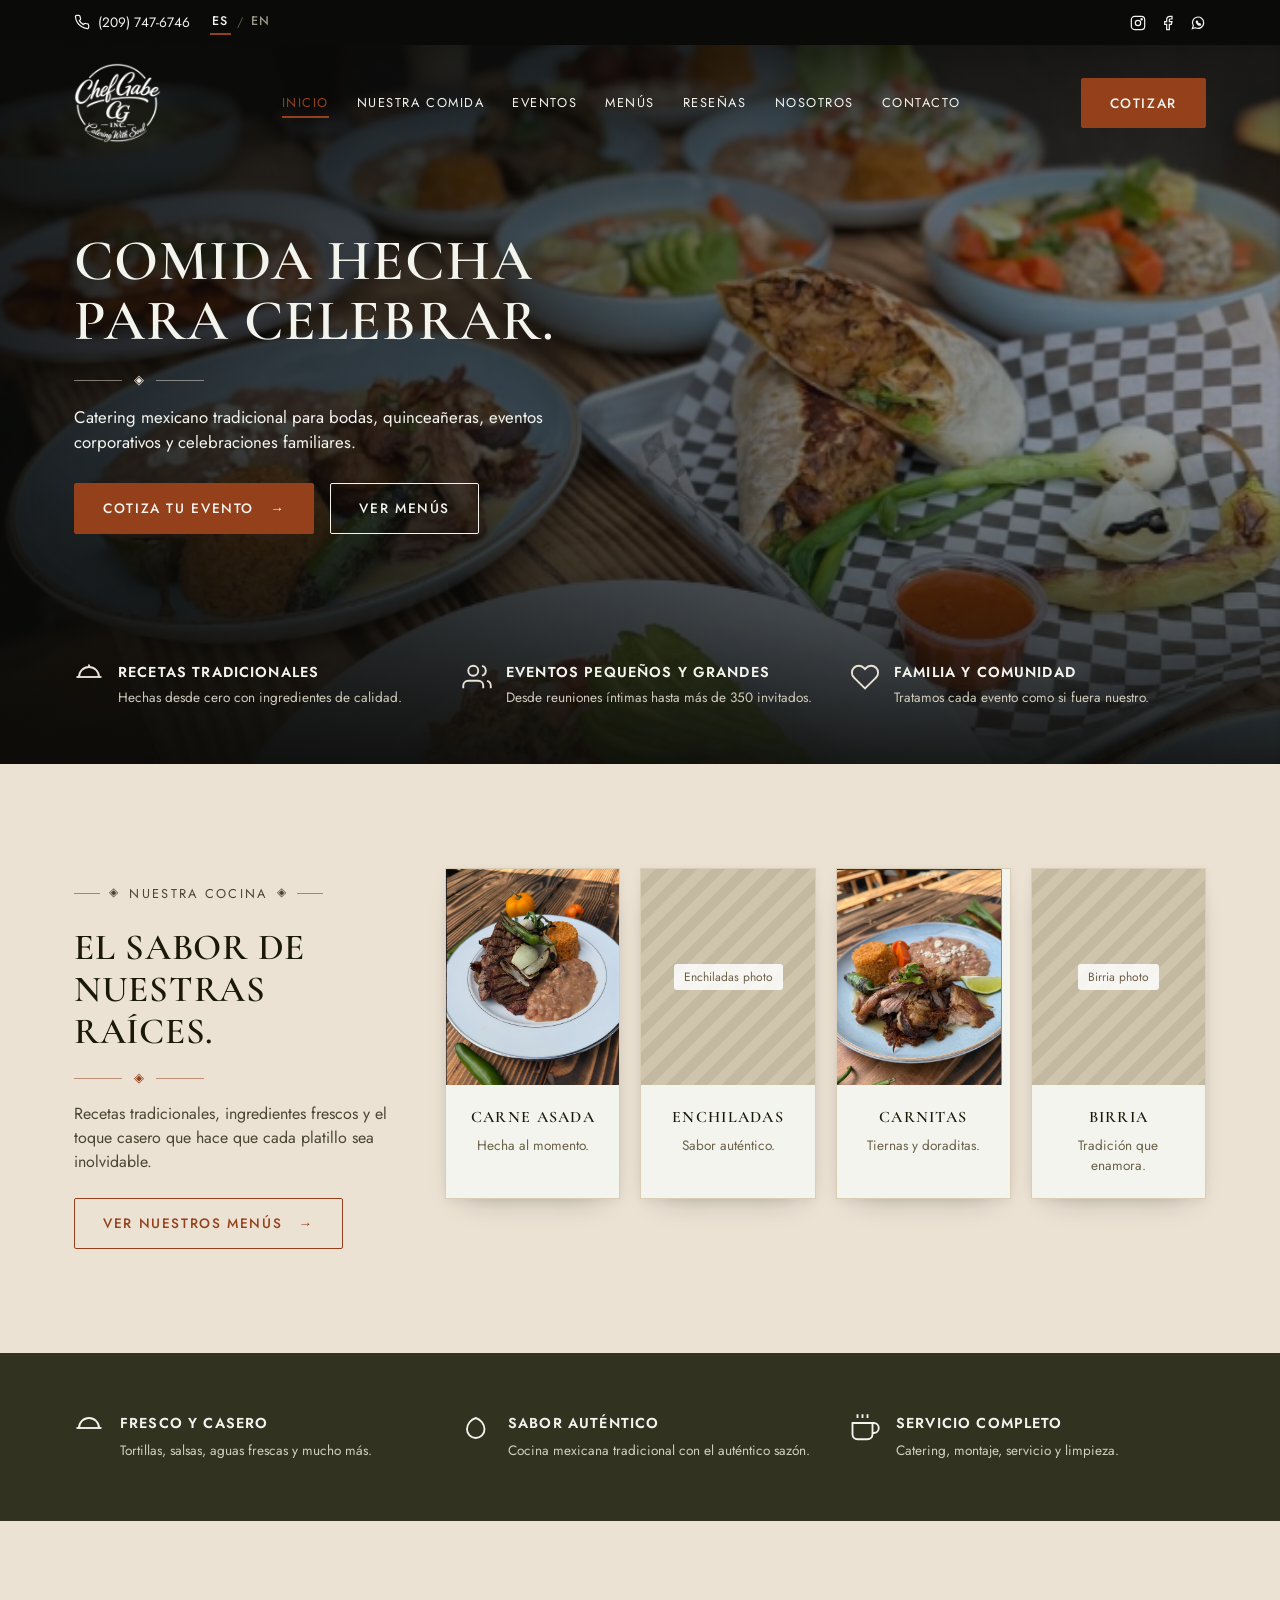
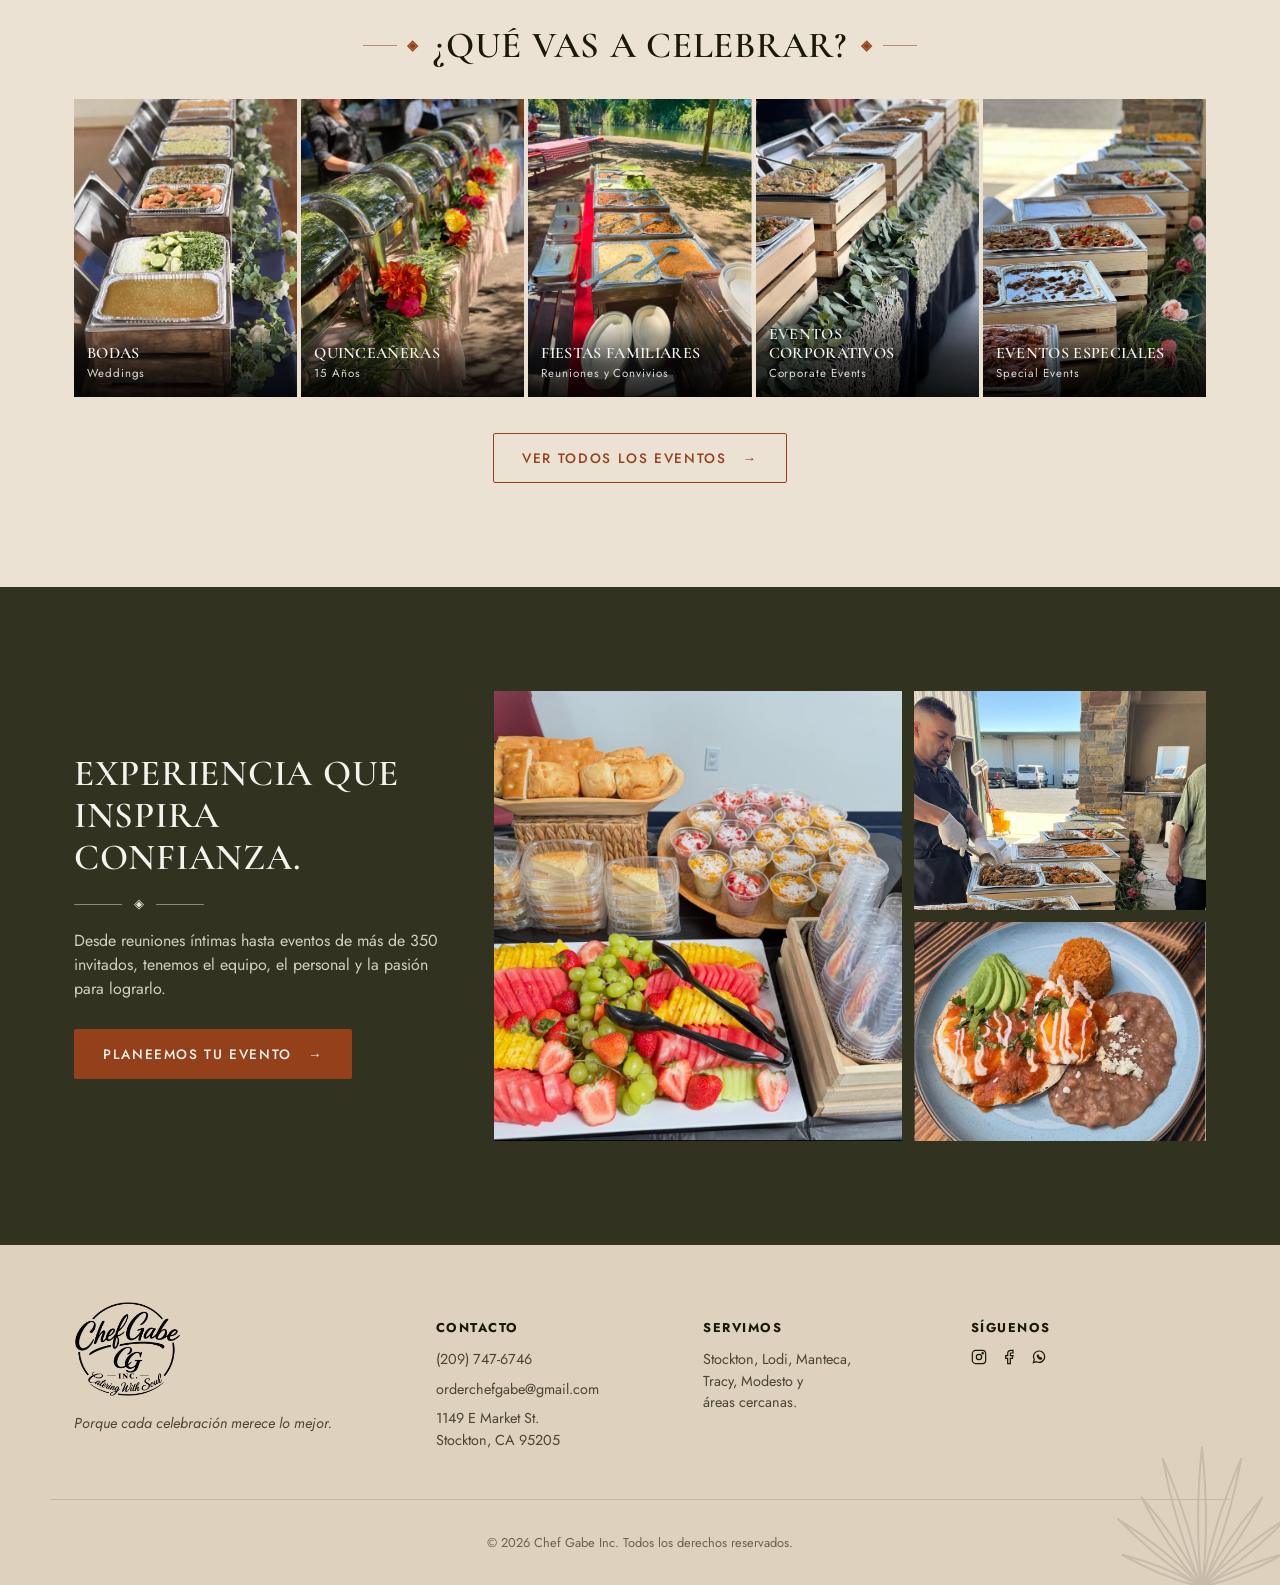
==== commit 407e11ca: "Add the young-Gabe portrait to About and switch to the new badge logo About: the "De Michoacán a Cal" ====
--- a/index.html
+++ b/index.html
@@ -40,7 +40,7 @@
   <nav class="navbar">
     <div class="container navbar-inner">
       <a href="index.html" class="logo">
-        <img src="images/logo-cream.png" data-i18n-alt="altLogo" alt="Chef Gabe Inc — Cocinando con amor" class="logo-img">
+        <img src="images/logo-badge-light.png" data-i18n-alt="altLogo" alt="Chef Gabe Inc — Catering With Soul" class="logo-img">
       </a>
       <button class="nav-toggle" data-i18n-aria-label="navToggleLabel" aria-label="Abrir menú" aria-expanded="false">
         <span></span><span></span><span></span>
@@ -228,7 +228,7 @@
 <footer class="site-footer" id="contact">
   <div class="container footer-grid">
     <div class="footer-brand">
-      <img src="images/logo-dark.png" data-i18n-alt="altLogo" alt="Chef Gabe Inc — Cocinando con amor" class="footer-logo-img">
+      <img src="images/logo-badge-dark.png" data-i18n-alt="altLogo" alt="Chef Gabe Inc — Catering With Soul" class="footer-logo-img">
       <p class="footer-quote" data-i18n="footerQuote">Porque cada celebración merece lo mejor.</p>
     </div>
     <div class="footer-col">
--- a/css/styles.css
+++ b/css/styles.css
@@ -175,7 +175,9 @@
   gap: 24px;
 }
 .logo { display: flex; align-items: center; }
-.logo-img { height: 64px; width: auto; }
+/* Round badge logo: taller than the old wordmark so the small
+   "Catering With Soul" line inside it stays legible. */
+.logo-img { height: 80px; width: auto; }
 .nav-links {
   display: flex;
   gap: 28px;
@@ -344,7 +346,7 @@
   padding-bottom: 40px;
   border-bottom: 1px solid #c8b99e;
 }
-.footer-logo-img { height: 70px; width: auto; margin-bottom: 16px; }
+.footer-logo-img { height: 96px; width: auto; margin-bottom: 16px; }
 .footer-quote { font-style: italic; font-size: 0.9rem; max-width: 260px; color: #4a4632; }
 .footer-col h4 { font-family: var(--font-body); font-size: 0.8rem; letter-spacing: var(--track-nav); text-transform: uppercase; margin-bottom: 12px; }
 .footer-col p { margin: 0 0 8px; font-size: 0.9rem; color: #4a4632; }
@@ -416,7 +418,7 @@
 /* =========================================================
    Interior page hero (menus, our-food, events, …)
    Olive rather than cream: .navbar inherits offwhite text from
-   .hero and the mark is logo-cream.png, so a cream band would
+   .hero and the mark is logo-badge-light.png, so a cream band would
    need the whole nav restyled. Olive reuses it as-is.
    ========================================================= */
 .page-hero { background: var(--color-olive); }
@@ -599,7 +601,11 @@
 img.event-img,
 img.food-img,
 img.acc-photo,
-img.moment-img {
+img.moment-img,
+img.made-photo,
+img.memory-img,
+img.timeline-img,
+img.polaroid-img {
   width: 100%;
   object-fit: cover;
 }
@@ -608,7 +614,10 @@
    block used to hold, cropped rather than letterboxed. */
 .food-cta-media img,
 .custom-media img,
-.reviews-cta-media img {
+.reviews-cta-media img,
+.event-cta-media img,
+.years-media img,
+.closing-media img {
   position: absolute;
   inset: 0;
   width: 100%;
@@ -1863,6 +1872,9 @@
   transform: rotate(-1.6deg);
 }
 .polaroid-img { aspect-ratio: 4 / 3.4; }
+/* A single-person portrait: the landscape frame above would crop off
+   either the hair or the chin, so this photo gets a portrait polaroid. */
+.polaroid-img--portrait { aspect-ratio: 4 / 5; }
 .polaroid-tape {
   position: absolute;
   top: -13px;
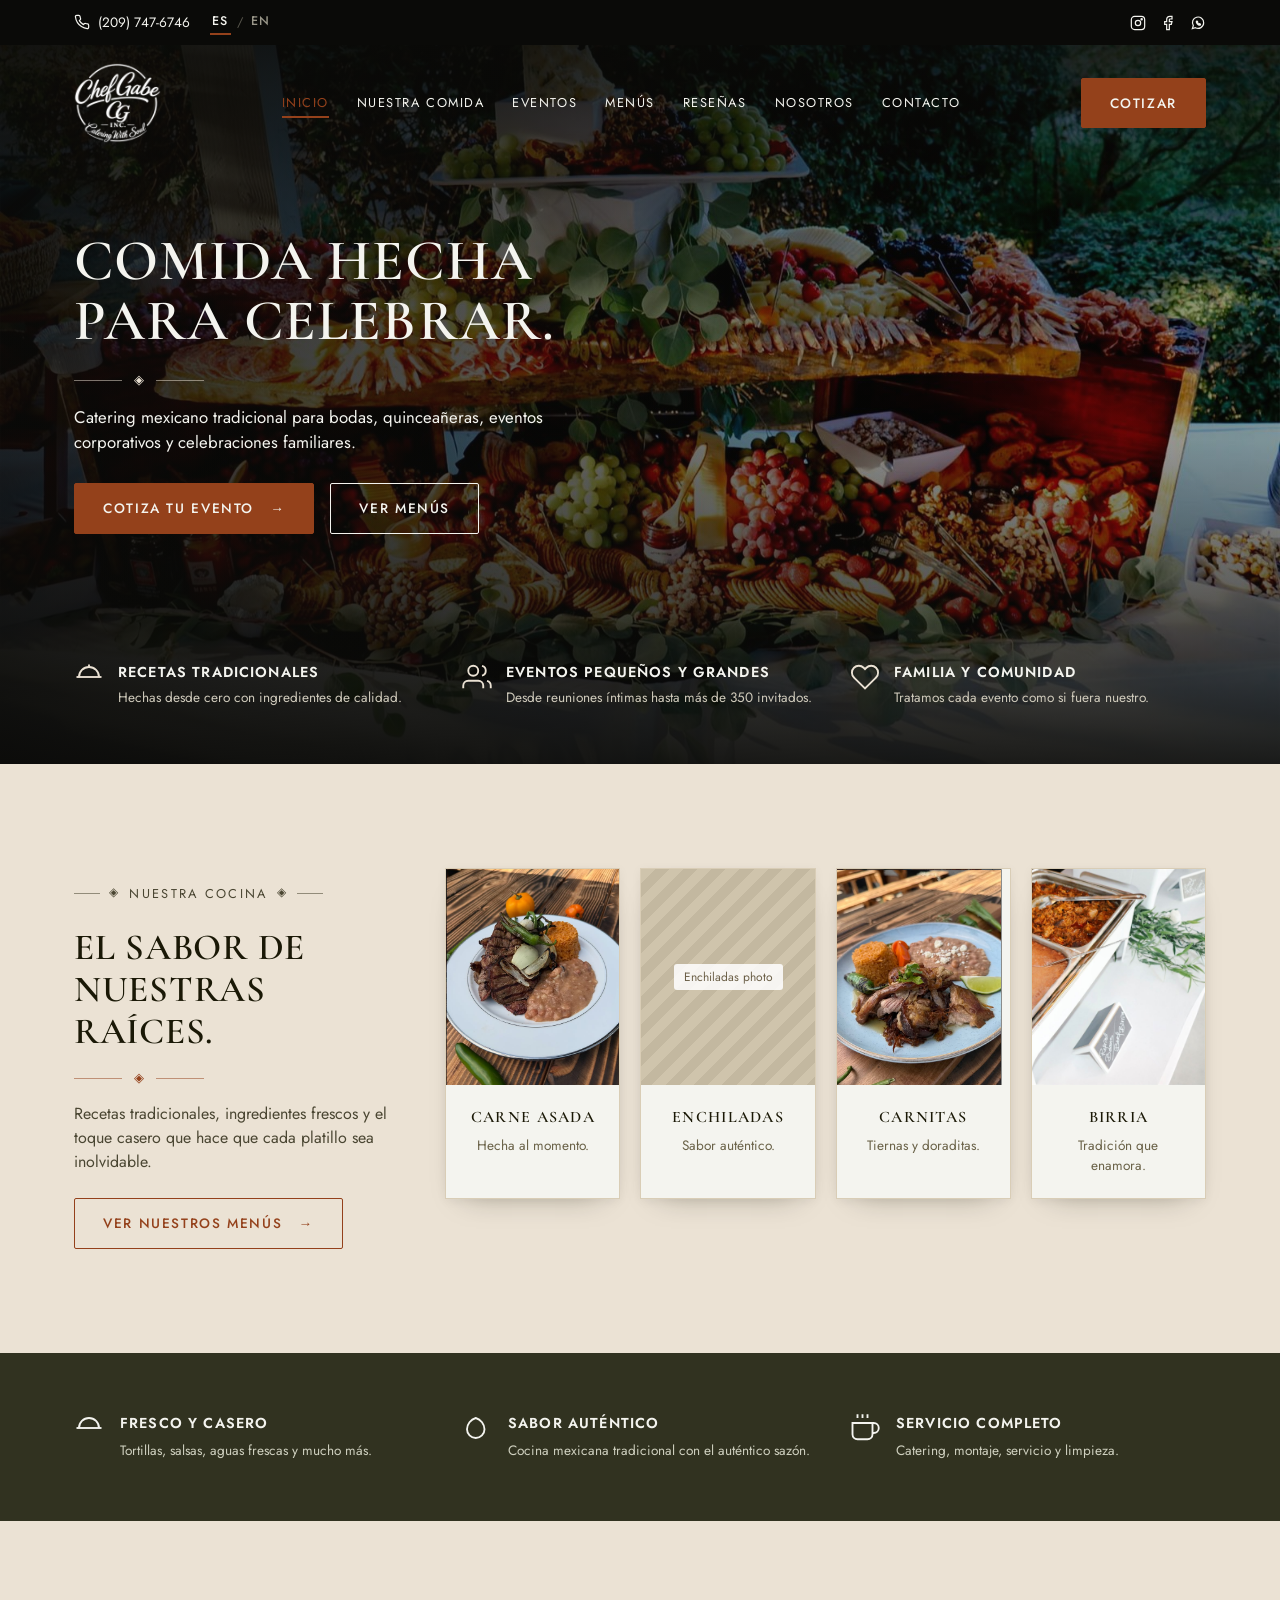
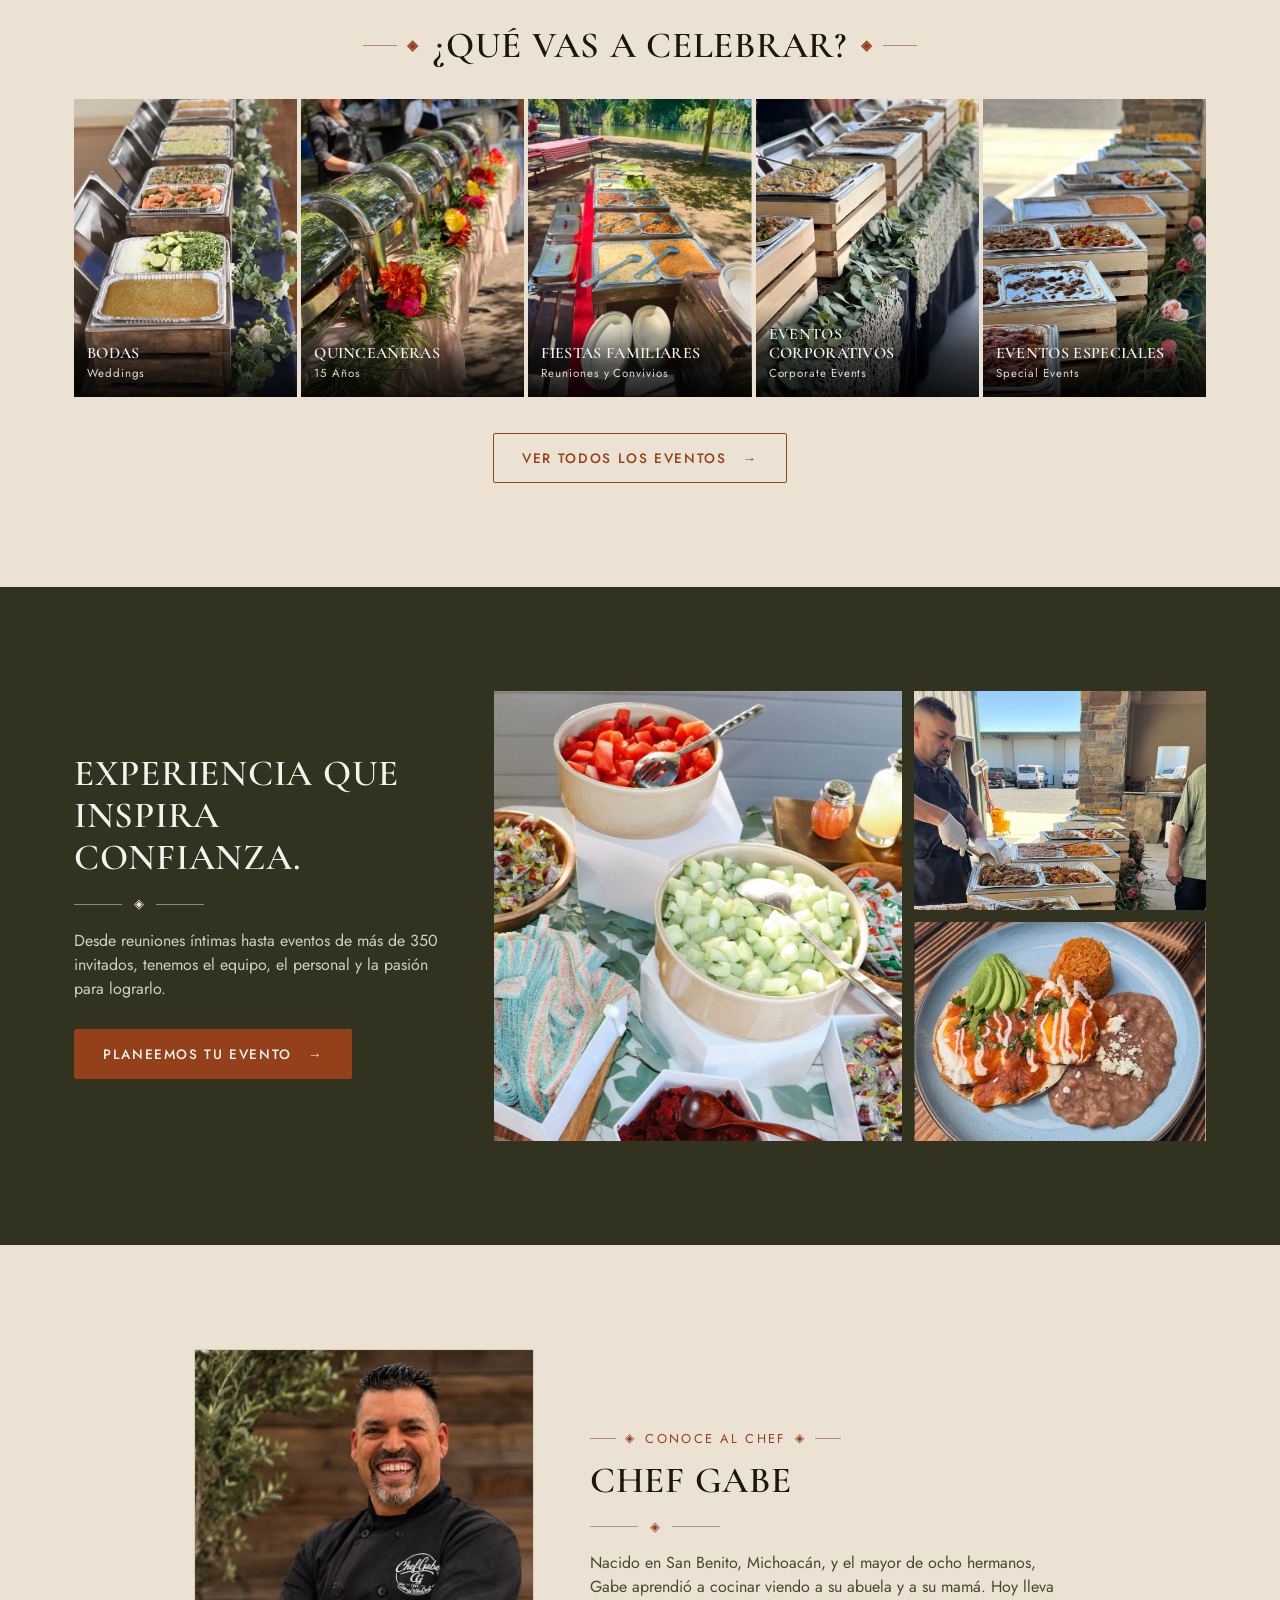
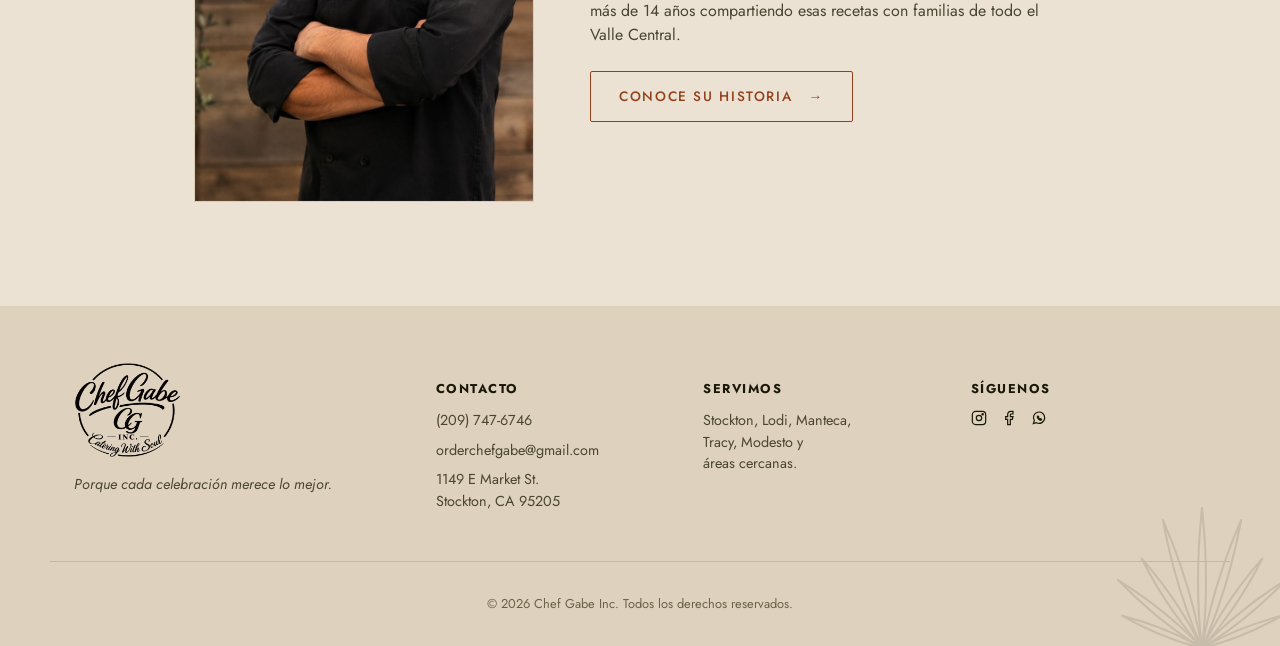
==== commit e7319c29: "Swap in new event photography and add a Meet the Chef section Replace the low-resolution photos in h" ====
--- a/index.html
+++ b/index.html
@@ -9,6 +9,15 @@
 <link rel="preconnect" href="https://fonts.gstatic.com" crossorigin>
 <link href="https://fonts.googleapis.com/css2?family=Pinyon+Script&family=Cormorant+Garamond:wght@500;600;700&family=Jost:wght@400;500;600&display=swap" rel="stylesheet">
 <link rel="stylesheet" href="css/styles.css">
+<!-- Google tag (gtag.js) -->
+<script async src="https://www.googletagmanager.com/gtag/js?id=G-7L2VQ6KVE9"></script>
+<script>
+  window.dataLayer = window.dataLayer || [];
+  function gtag(){dataLayer.push(arguments);}
+  gtag('js', new Date());
+
+  gtag('config', 'G-7L2VQ6KVE9');
+</script>
 </head>
 <body>
 
@@ -59,7 +68,7 @@
   </nav>
 
   <div class="hero-media">
-    <img src="images/restaurant-table-spread.png" class="hero-img" data-i18n-alt="altHero" alt="Mesa de madera con platillos mexicanos, arroz, frijoles y aguas frescas">
+    <img src="images/grazing-table-garden.jpg" class="hero-img" data-i18n-alt="altGrazingTable" alt="Gran mesa de botanas con quesos, carnes frías, uvas, fresas y galletas, decorada con eucalipto en un jardín">
     <div class="hero-overlay"></div>
   </div>
 
@@ -109,10 +118,10 @@
       <a href="menus.html" class="btn btn-outline"><span data-i18n="foodCta">Ver Nuestros Menús</span> <span aria-hidden="true">→</span></a>
     </div>
 
-    <!-- PHOTOS NEEDED: the Enchiladas and Birria cards still use placeholder
-         blocks. Nothing currently in images/ is a clean single-dish shot of
-         either. Drop real photos in and swap each .placeholder-img div for:
-           <img src="images/<name>.png" class="dish-img" data-i18n-alt="<key>" alt="..."> -->
+    <!-- PHOTO NEEDED: the Enchiladas card still uses a placeholder block.
+         Nothing currently in images/ shows enchiladas. Drop a real photo in
+         and swap the .placeholder-img div for:
+           <img src="images/<name>.jpg" class="dish-img" data-i18n-alt="<key>" alt="..."> -->
     <div class="dish-cards">
       <article class="dish-card">
         <img src="images/carne-asada.png" class="dish-img" data-i18n-alt="altDishAsada" alt="Carne asada a la parrilla con cebollitas y chile toreado, arroz mexicano y frijoles refritos">
@@ -136,7 +145,7 @@
         </div>
       </article>
       <article class="dish-card">
-        <div class="placeholder-img dish-img" data-label="Birria photo"></div>
+        <img src="images/birria-refried-beans.jpg" class="dish-img focus-back-right" data-i18n-alt="altBirriaBeans" alt="Charola de buffet con birria de res y frijoles refritos">
         <div class="dish-caption">
           <h3 data-i18n="dish4Name">Birria</h3>
           <p data-i18n="dish4Tag">Tradición que enamora.</p>
@@ -215,11 +224,25 @@
       <a href="contact.html" class="btn btn-primary"><span data-i18n="trustCta">Planeemos Tu Evento</span> <span aria-hidden="true">→</span></a>
     </div>
     <div class="trust-media">
-      <img src="images/dessert-fruit-display-table.png" class="trust-img-main" data-i18n-alt="altTrustMain" alt="Mesa de servicio con pan, postres y charola de fruta fresca">
+      <img src="images/fruit-candy-bar.jpg" class="trust-img-main" data-i18n-alt="altFruitCandyBar" alt="Barra de fruta y dulces con sandía, pepino, chamoy y dulces mexicanos">
       <div class="trust-media-side">
         <img src="images/chef-serving-guests.png" class="trust-img-team" data-i18n-alt="altTrustTeam" alt="Chef de Chef Gabe sirviendo a los invitados en la línea de buffet">
         <img src="images/plated-tostada-rice-beans.png" class="trust-img-food" data-i18n-alt="altTrustFood" alt="Platillo servido con tostada, arroz mexicano y frijoles refritos">
       </div>
+    </div>
+  </div>
+</section>
+
+<!-- Meet the Chef: a short teaser that hands off to the full story on about.html -->
+<section class="section chef-section" id="chef">
+  <div class="container chef-grid">
+    <img src="images/chef-gabe-headshot.jpg" class="chef-photo" data-i18n-alt="altHeadshot" alt="Chef Gabe con filipina negra, sonriendo con los brazos cruzados" loading="lazy">
+    <div class="chef-copy">
+      <p class="eyebrow"><span aria-hidden="true">◈</span> <span data-i18n="homeChefEyebrow">Conoce al Chef</span> <span aria-hidden="true">◈</span></p>
+      <h2 data-i18n="homeChefTitle">Chef Gabe</h2>
+      <div class="divider-flourish">◈</div>
+      <p data-i18n="homeChefCopy">Nacido en San Benito, Michoacán, y el mayor de ocho hermanos, Gabe aprendió a cocinar viendo a su abuela y a su mamá. Hoy lleva más de 14 años compartiendo esas recetas con familias de todo el Valle Central.</p>
+      <a href="about.html" class="btn btn-outline"><span data-i18n="homeChefCta">Conoce Su Historia</span> <span aria-hidden="true">→</span></a>
     </div>
   </div>
 </section>
--- a/css/styles.css
+++ b/css/styles.css
@@ -337,6 +337,33 @@
 .trust-media-side { display: grid; grid-template-rows: 1fr 1fr; gap: 12px; }
 .trust-img-team, .trust-img-food { aspect-ratio: 4 / 3; }
 
+/* Meet the Chef (home): headshot beside a short teaser for about.html */
+.chef-section { background: var(--color-cream); }
+.chef-grid {
+  display: grid;
+  grid-template-columns: minmax(220px, 340px) 1fr;
+  gap: 56px;
+  align-items: center;
+  max-width: 940px;
+}
+.chef-photo {
+  width: 100%;
+  aspect-ratio: 3 / 4;
+  object-fit: cover;
+  object-position: center 20%;
+  border: 1px solid #d9cdb6;
+}
+.chef-copy h2 { font-size: 2.3rem; text-transform: uppercase; line-height: 1.15; }
+.chef-copy p:not(.eyebrow) { margin: 16px 0 24px; color: #4a4632; max-width: 480px; }
+
+@media (max-width: 760px) {
+  .chef-grid { grid-template-columns: 1fr; gap: 32px; text-align: center; }
+  .chef-photo { max-width: 300px; margin: 0 auto; }
+  .chef-copy .eyebrow,
+  .chef-copy .divider-flourish { justify-content: center; }
+  .chef-copy p:not(.eyebrow) { margin-left: auto; margin-right: auto; }
+}
+
 /* Footer */
 .site-footer { background: var(--color-tan); color: var(--color-ink); padding: 56px 0 0; }
 .footer-grid {
@@ -640,6 +667,14 @@
    window, so anchor to the top instead of cropping through his head. */
 img.trust-img-team { object-position: center top; }
 
+/* Two-tray chafing-dish shots where the named dish is the back-right tray
+   (birria behind the beans, chile verde behind the pastor): bias the crop
+   toward it so a narrow card doesn't show only the front tray. */
+img.focus-back-right { object-position: 100% 0%; }
+
+/* Portrait headshot in a wide panel: keep the face in frame. */
+img.focus-face { object-position: center 15%; }
+
 @media (max-width: 960px) {
   /* .trust-media collapses to one column here, so the main photo has no
      sibling column to take its height from — restore its own ratio. */
@@ -1322,6 +1357,51 @@
 }
 
 /* =========================================================
+   FAQ (contact page)
+   ---------------------------------------------------------
+   Reuses the menus.html accordion mechanics (.acc-item /
+   .acc-trigger / .acc-panel, driven by js/script.js) and only
+   restyles the parts that differ: questions read as sentences
+   rather than uppercase category names, and the panel holds a
+   paragraph instead of the two-column photo + list grid.
+   Sits on tan so the calculator (cream) and the quote form
+   (off-white) stay visually separate from it and each other.
+   ========================================================= */
+.faq-section { background: var(--color-tan); }
+.faq-container { max-width: 820px; }
+
+.faq-accordion { margin-top: 44px; border-top: 1px solid #cbbba2; }
+.faq-accordion .acc-item { border-bottom: 1px solid #cbbba2; }
+.faq-accordion .acc-trigger {
+  align-items: flex-start;
+  gap: 20px;
+  padding: 24px 4px;
+}
+.faq-accordion .acc-chevron { margin-top: 7px; }
+.faq-accordion .acc-panel { padding: 0 4px 28px; }
+
+.faq-q {
+  font-family: var(--font-display);
+  font-size: 1.3rem;
+  font-weight: 600;
+  line-height: 1.3;
+}
+.faq-a {
+  margin: 0;
+  max-width: 68ch;
+  font-family: var(--font-body);
+  font-size: 1rem;
+  line-height: 1.75;
+  color: var(--color-espresso);
+  animation: acc-fade 0.3s ease both;
+}
+
+@media (max-width: 700px) {
+  .faq-q { font-size: 1.15rem; }
+  .faq-a { font-size: 0.95rem; }
+}
+
+/* =========================================================
    Quote form
    ========================================================= */
 .form-section { background: var(--color-offwhite); }
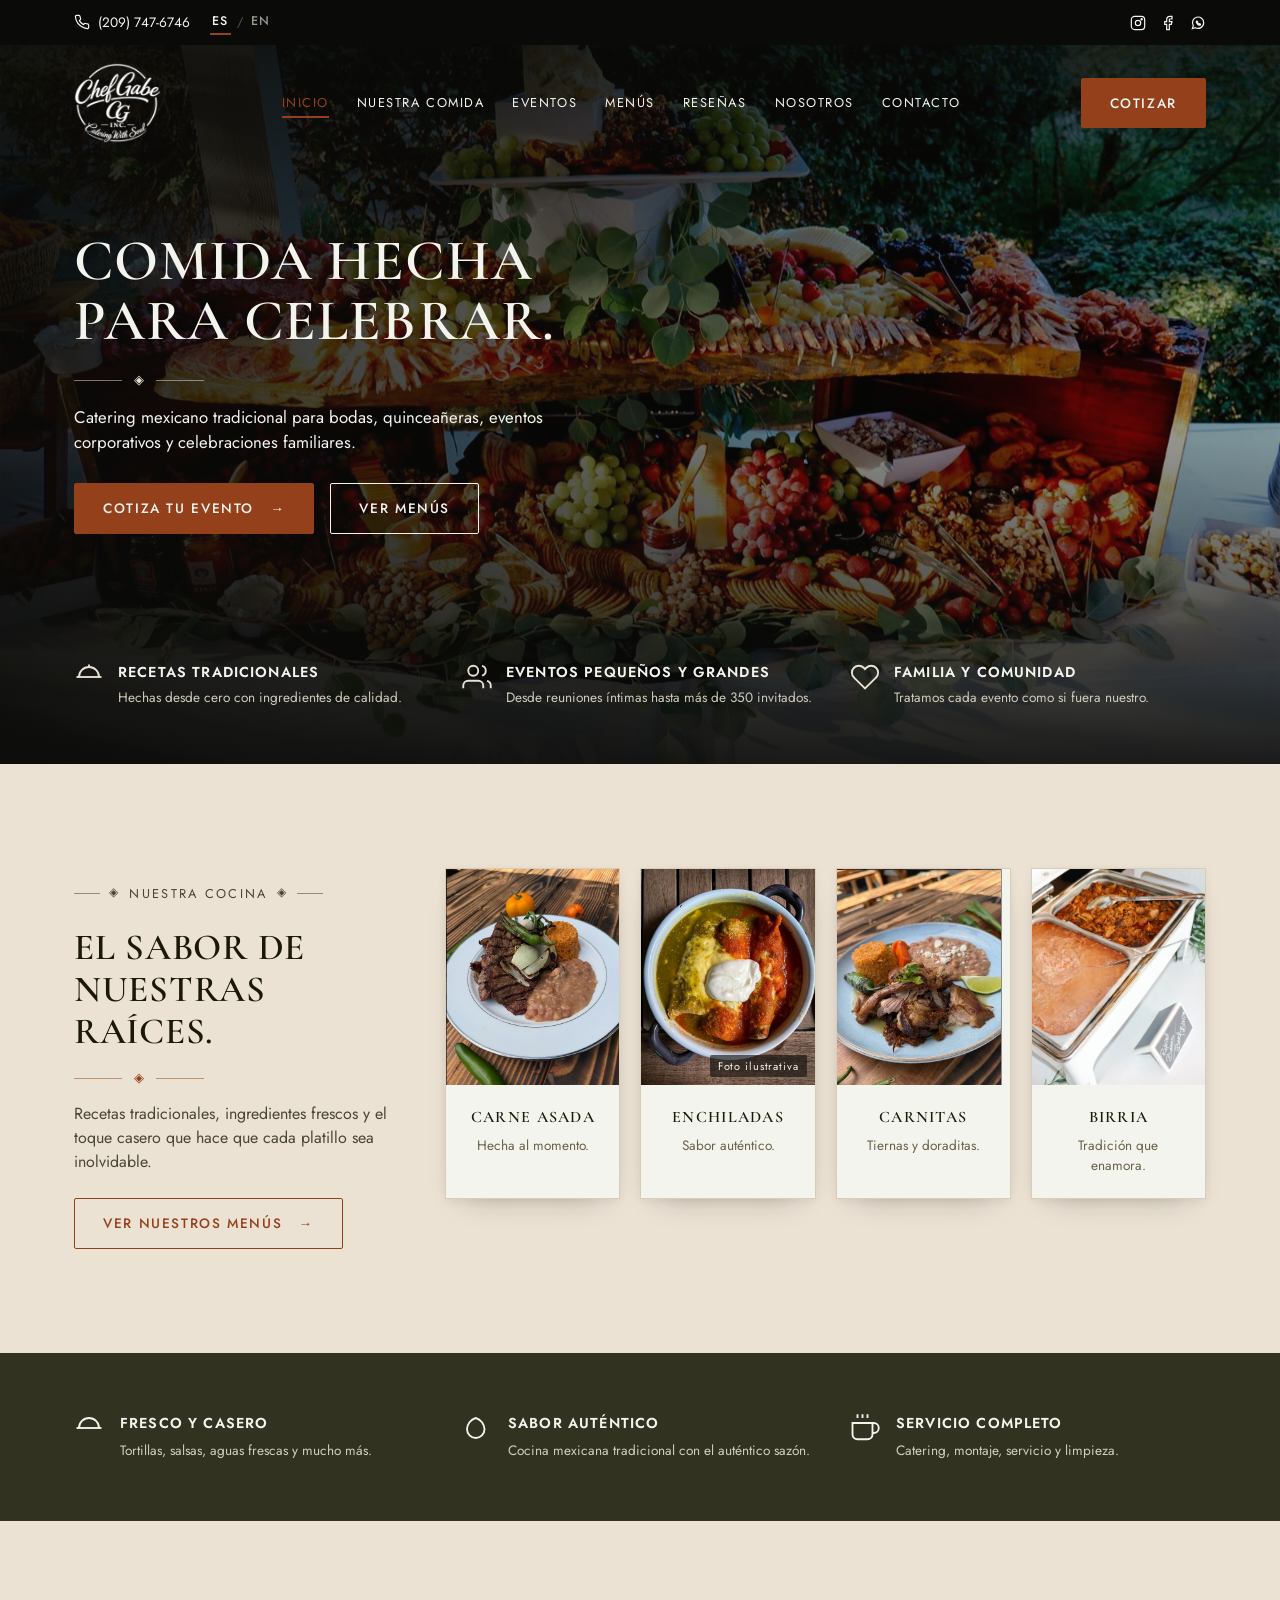
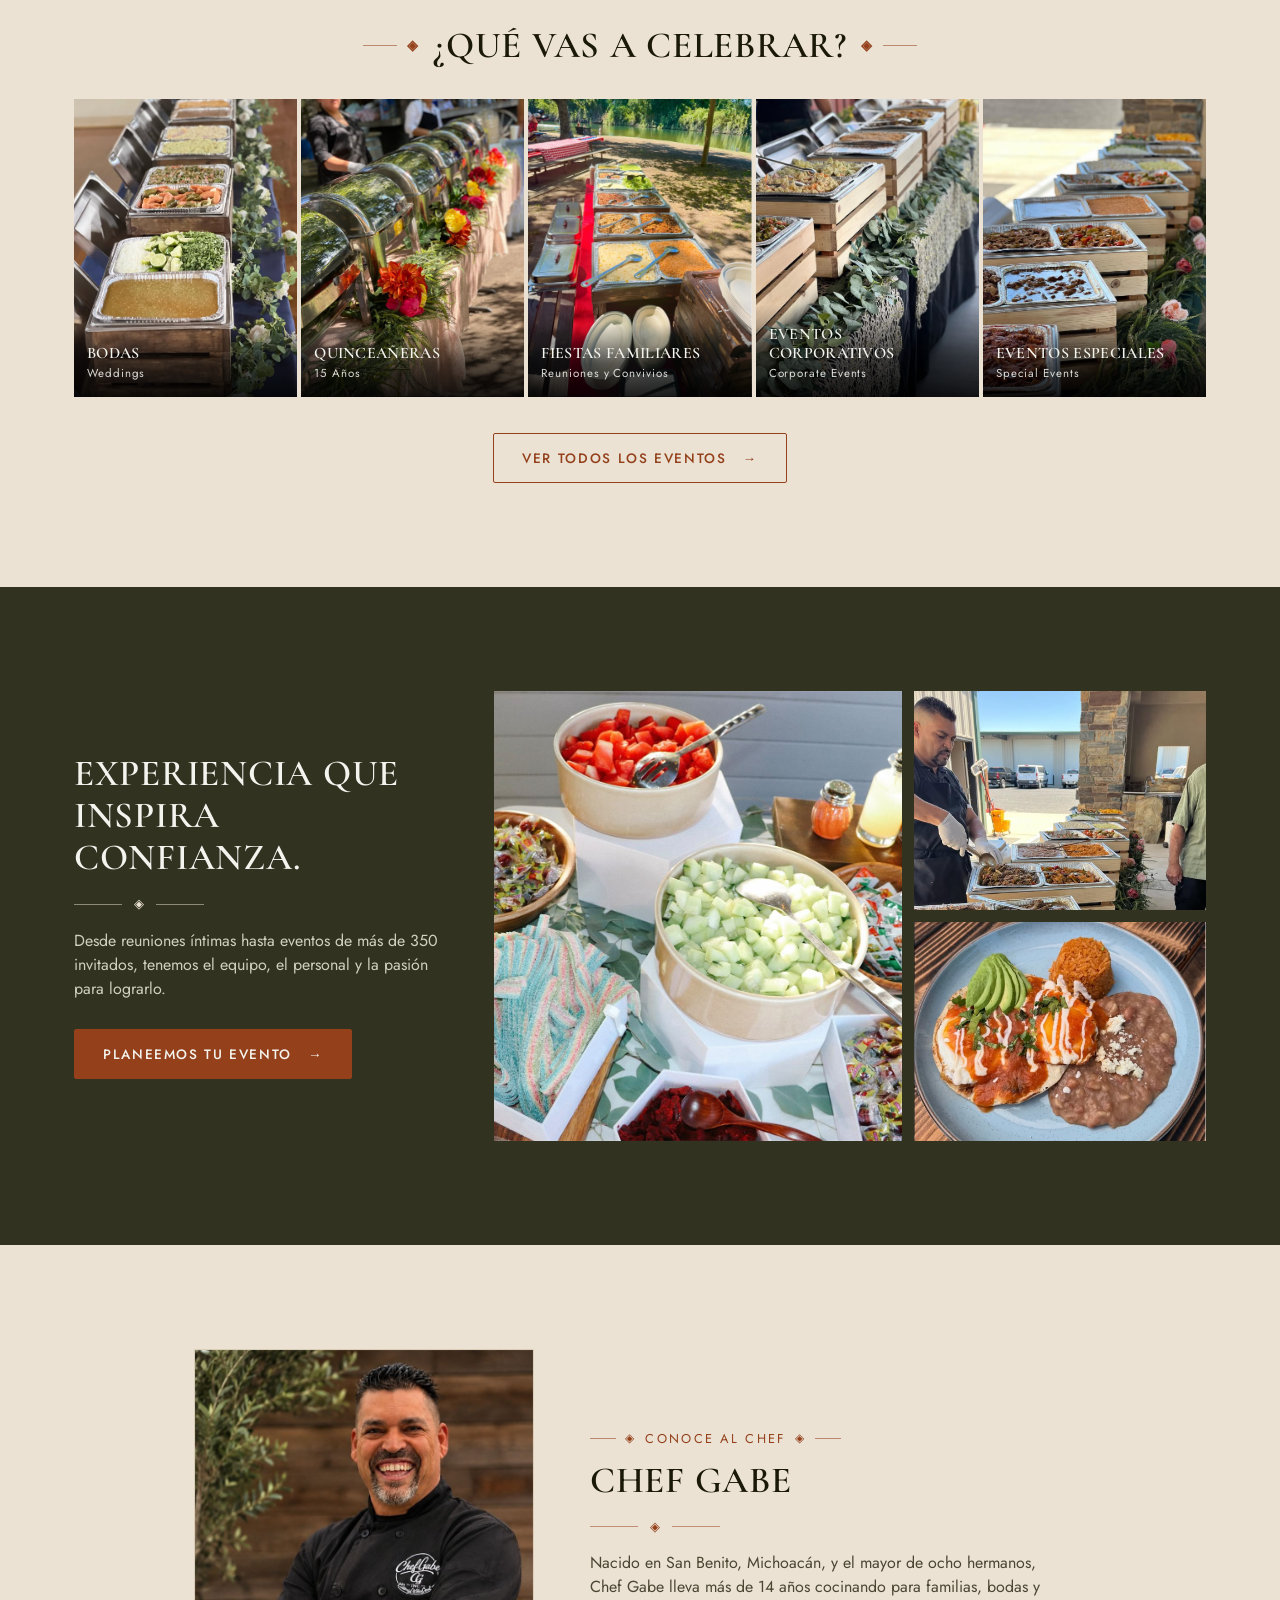
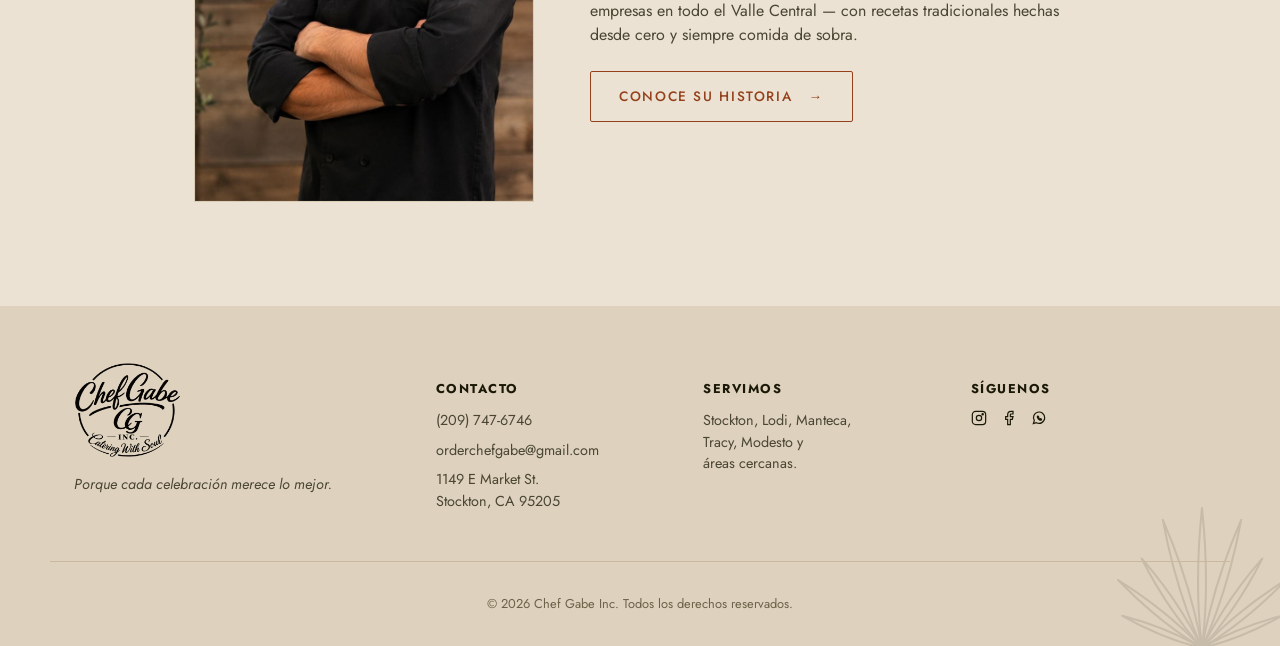
==== commit d4c080c3: "Add labeled stock photos for three dishes and rework the chef blurb Enchiladas (home), American brea" ====
--- a/index.html
+++ b/index.html
@@ -118,10 +118,11 @@
       <a href="menus.html" class="btn btn-outline"><span data-i18n="foodCta">Ver Nuestros Menús</span> <span aria-hidden="true">→</span></a>
     </div>
 
-    <!-- PHOTO NEEDED: the Enchiladas card still uses a placeholder block.
-         Nothing currently in images/ shows enchiladas. Drop a real photo in
-         and swap the .placeholder-img div for:
-           <img src="images/<name>.jpg" class="dish-img" data-i18n-alt="<key>" alt="..."> -->
+    <!-- The Enchiladas card uses a Pexels stock photo (free license, no credit
+         required: https://www.pexels.com/photo/12097599/) until there is a real
+         one. Pexels forbids presenting stock as your own, so it carries the
+         "Foto ilustrativa" label — drop the .stock-photo wrapper and label
+         when swapping in a real photo. -->
     <div class="dish-cards">
       <article class="dish-card">
         <img src="images/carne-asada.png" class="dish-img" data-i18n-alt="altDishAsada" alt="Carne asada a la parrilla con cebollitas y chile toreado, arroz mexicano y frijoles refritos">
@@ -131,7 +132,10 @@
         </div>
       </article>
       <article class="dish-card">
-        <div class="placeholder-img dish-img" data-label="Enchiladas photo"></div>
+        <div class="stock-photo">
+          <img src="images/enchiladas-illustrative.jpg" class="dish-img" data-i18n-alt="altEnchiladas" alt="Enchiladas bañadas en salsa roja y salsa verde con queso gratinado y crema">
+          <span class="stock-label" data-i18n="stockLabel">Foto ilustrativa</span>
+        </div>
         <div class="dish-caption">
           <h3 data-i18n="dish2Name">Enchiladas</h3>
           <p data-i18n="dish2Tag">Sabor auténtico.</p>
@@ -241,7 +245,7 @@
       <p class="eyebrow"><span aria-hidden="true">◈</span> <span data-i18n="homeChefEyebrow">Conoce al Chef</span> <span aria-hidden="true">◈</span></p>
       <h2 data-i18n="homeChefTitle">Chef Gabe</h2>
       <div class="divider-flourish">◈</div>
-      <p data-i18n="homeChefCopy">Nacido en San Benito, Michoacán, y el mayor de ocho hermanos, Gabe aprendió a cocinar viendo a su abuela y a su mamá. Hoy lleva más de 14 años compartiendo esas recetas con familias de todo el Valle Central.</p>
+      <p data-i18n="homeChefCopy">Nacido en San Benito, Michoacán, y el mayor de ocho hermanos, Chef Gabe lleva más de 14 años cocinando para familias, bodas y empresas en todo el Valle Central — con recetas tradicionales hechas desde cero y siempre comida de sobra.</p>
       <a href="about.html" class="btn btn-outline"><span data-i18n="homeChefCta">Conoce Su Historia</span> <span aria-hidden="true">→</span></a>
     </div>
   </div>
--- a/css/styles.css
+++ b/css/styles.css
@@ -670,7 +670,26 @@
 /* Two-tray chafing-dish shots where the named dish is the back-right tray
    (birria behind the beans, chile verde behind the pastor): bias the crop
    toward it so a narrow card doesn't show only the front tray. */
-img.focus-back-right { object-position: 100% 0%; }
+img.focus-back-right { object-position: 60% 0%; }
+
+/* Stock photos standing in for dishes we have no real photo of yet.
+   Pexels' license forbids presenting them as our own, so each carries a
+   small visible "illustrative photo" label. */
+.stock-photo { position: relative; overflow: hidden; }
+.stock-photo img { display: block; }
+.stock-label {
+  position: absolute;
+  right: 8px;
+  bottom: 8px;
+  padding: 3px 8px;
+  font-size: 0.68rem;
+  letter-spacing: var(--track-label);
+  color: var(--color-offwhite);
+  background: rgba(10, 10, 8, 0.6);
+  border-radius: var(--radius);
+  pointer-events: none;
+}
+img.focus-lower { object-position: center 75%; }
 
 /* Portrait headshot in a wide panel: keep the face in frame. */
 img.focus-face { object-position: center 15%; }
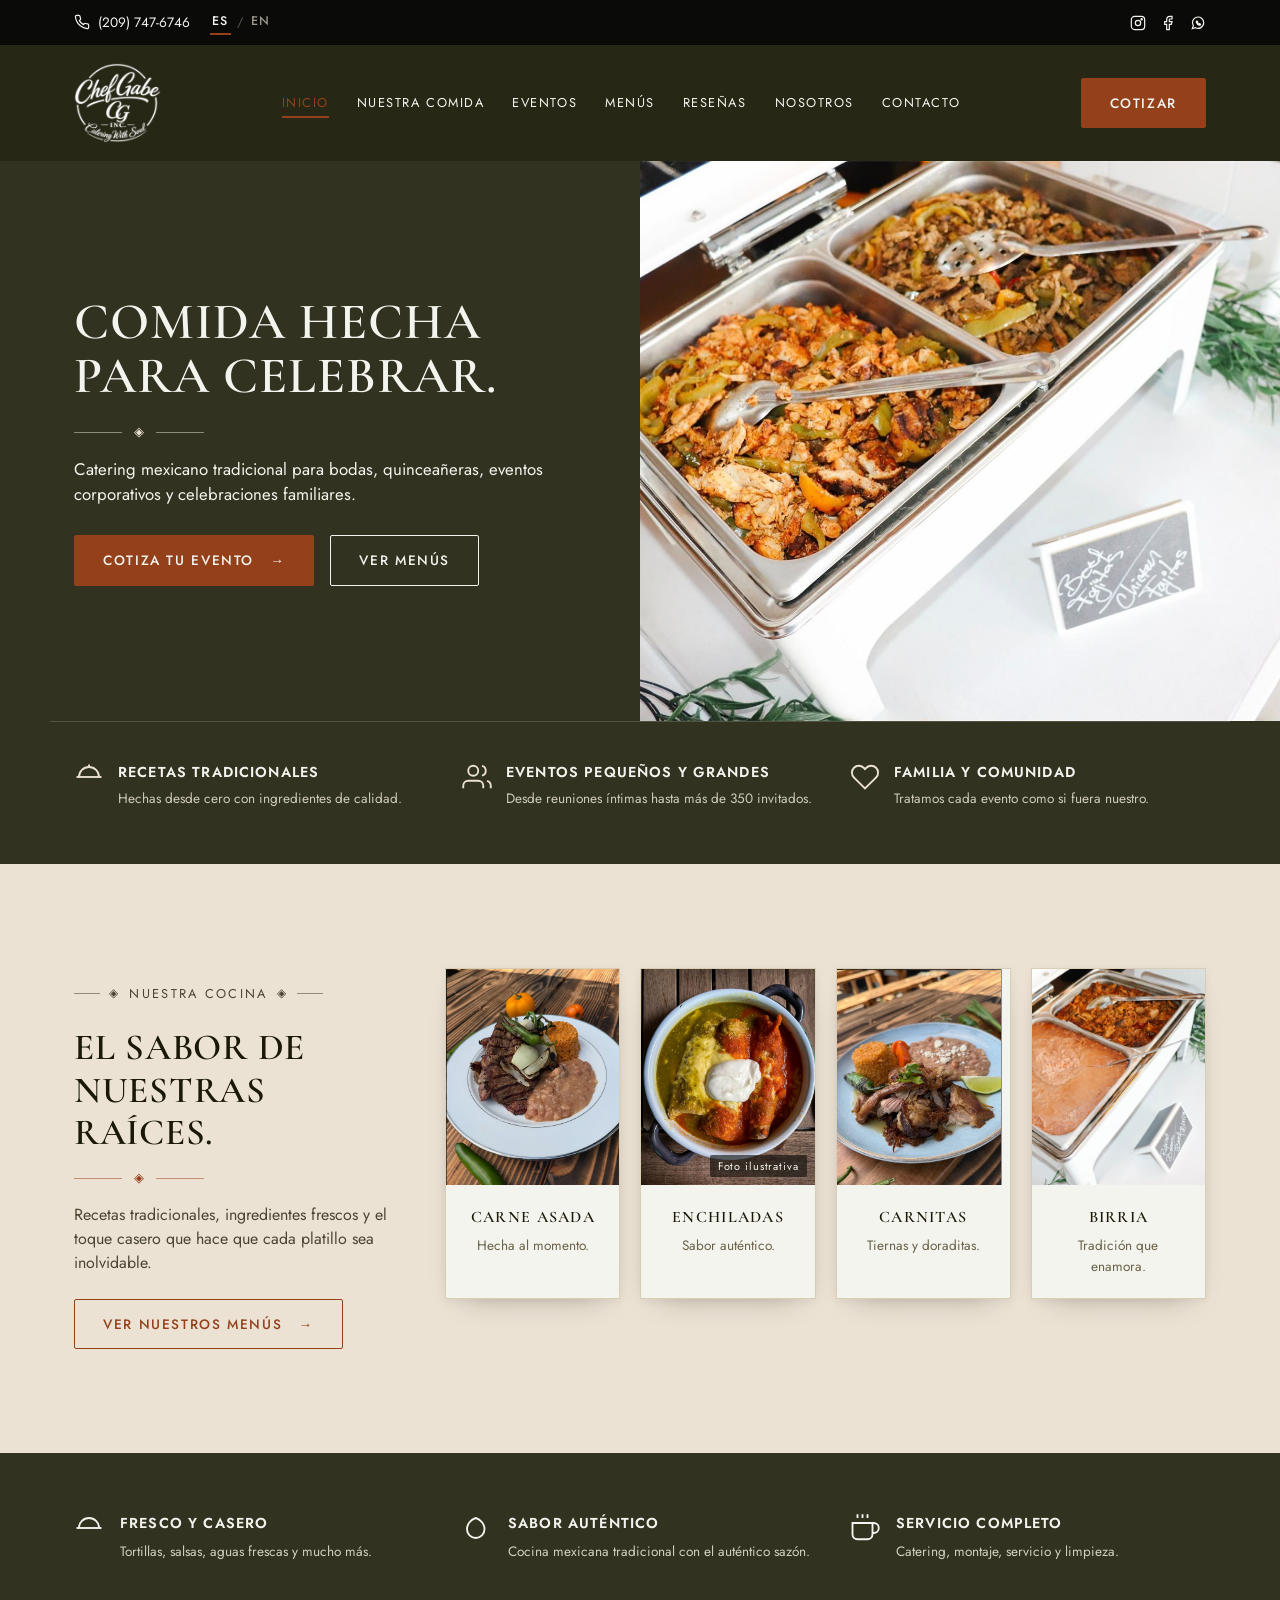
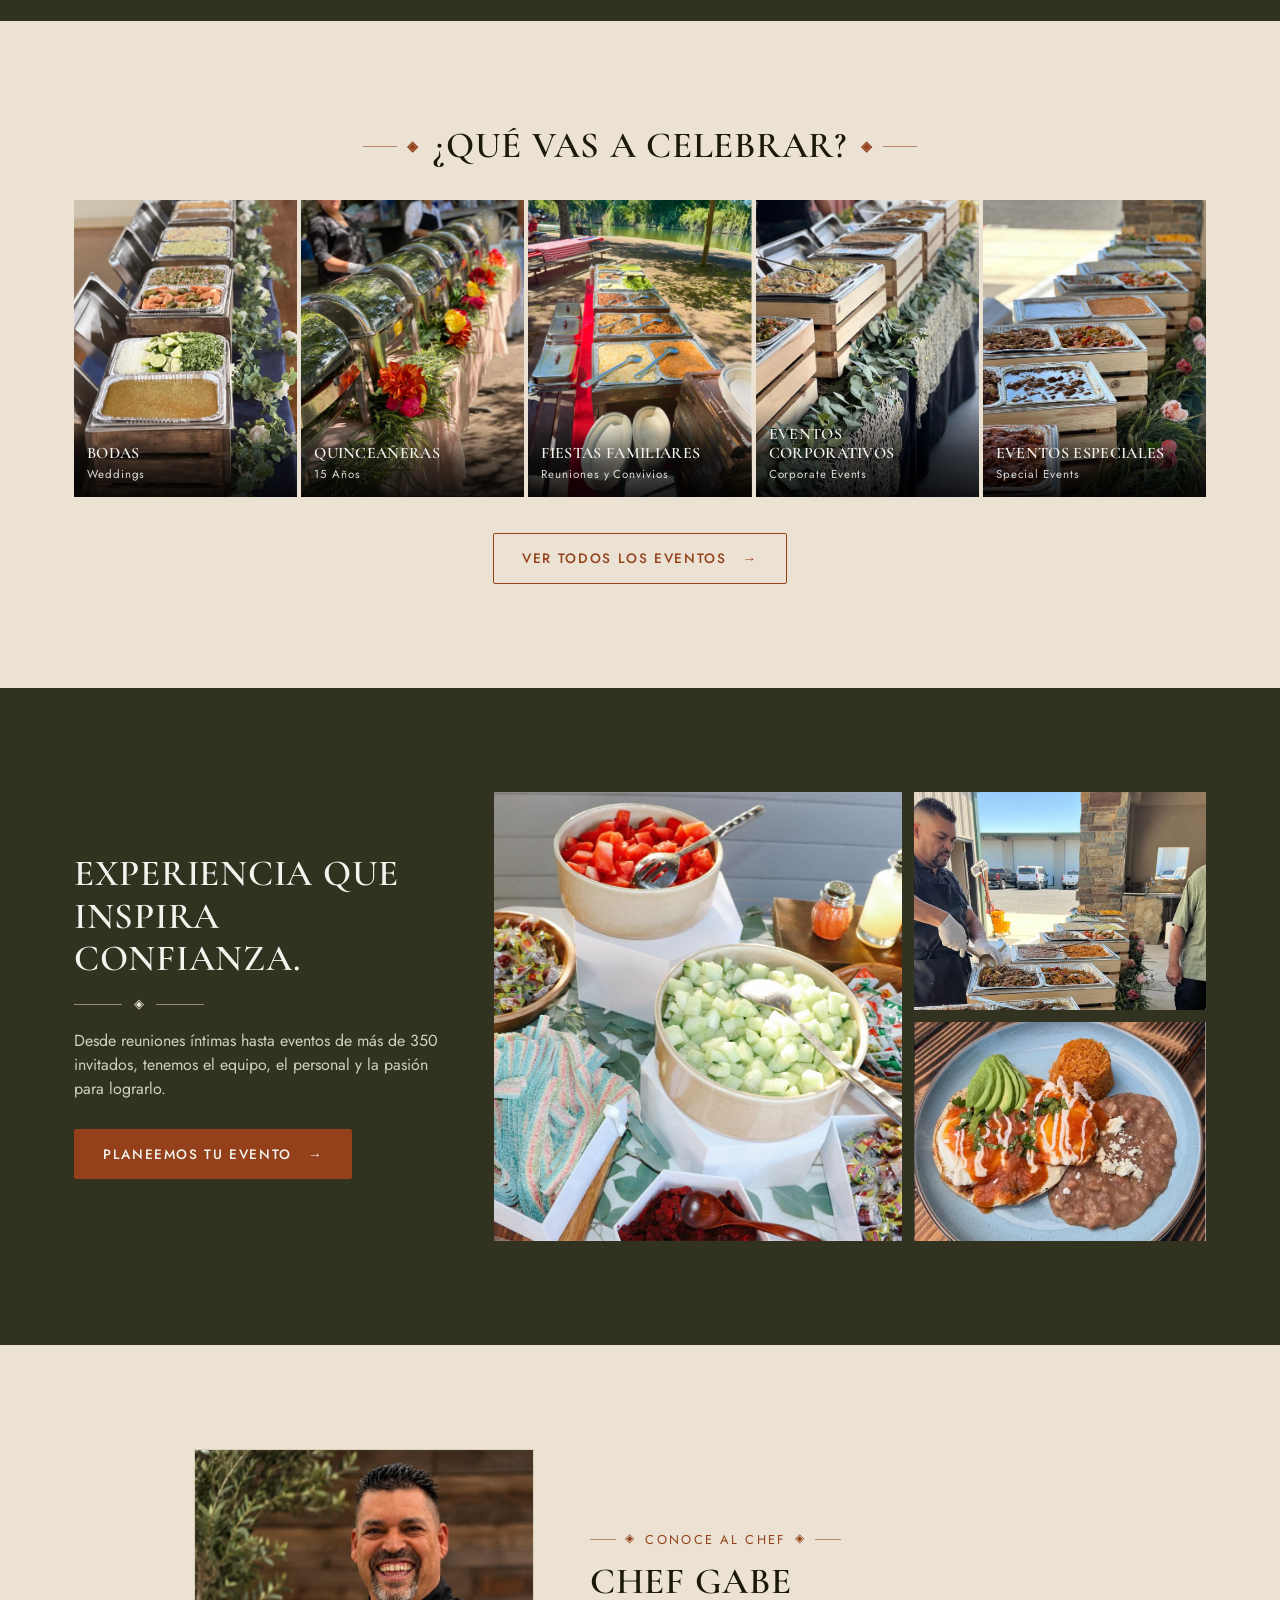
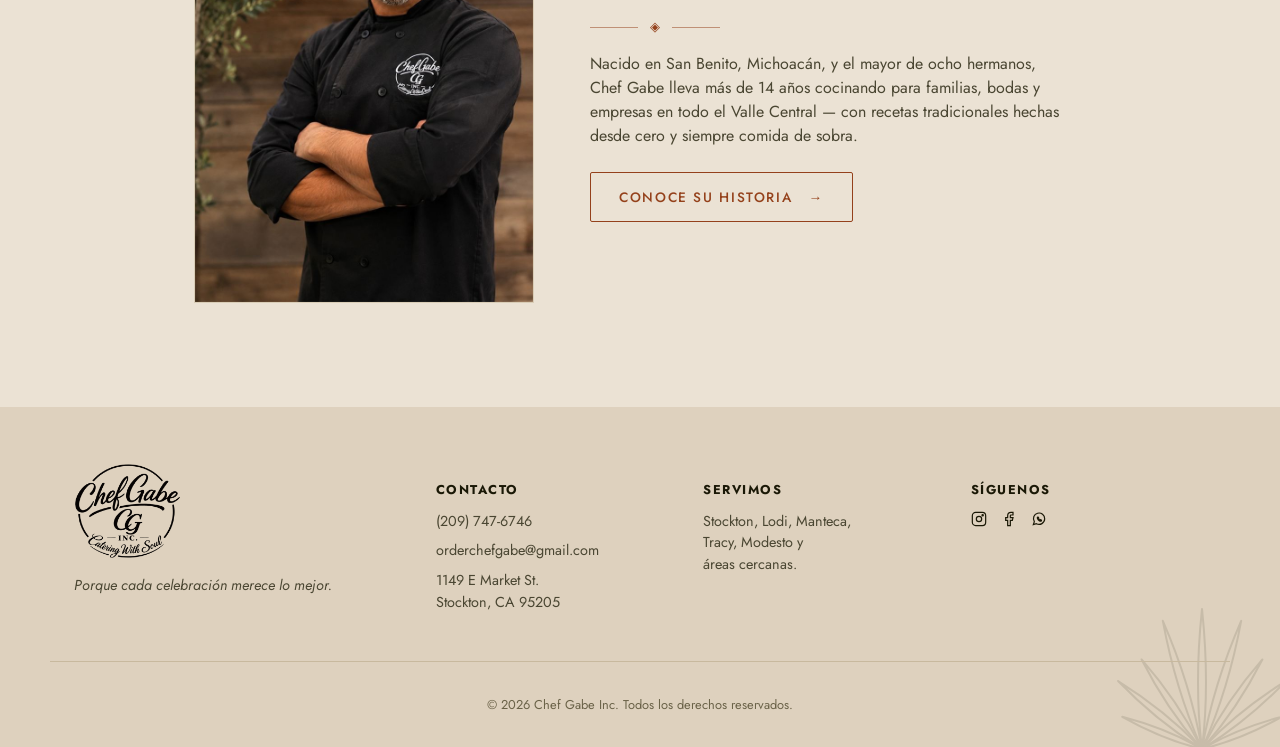
==== commit 882e8b5a: "Switch home and about heroes to a split layout Headline on a solid olive panel at left, photo at ful" ====
--- a/index.html
+++ b/index.html
@@ -45,7 +45,7 @@
 </div>
 
 <!-- Header / Hero -->
-<header class="hero">
+<header class="hero hero--split">
   <nav class="navbar">
     <div class="container navbar-inner">
       <a href="index.html" class="logo">
@@ -68,7 +68,7 @@
   </nav>
 
   <div class="hero-media">
-    <img src="images/grazing-table-garden.jpg" class="hero-img" data-i18n-alt="altGrazingTable" alt="Gran mesa de botanas con quesos, carnes frías, uvas, fresas y galletas, decorada con eucalipto en un jardín">
+    <img src="images/fajitas-beef-chicken.jpg" class="hero-img" data-i18n-alt="altFajitas" alt="Charola de buffet con fajitas de pollo y de res con pimientos y cebolla">
     <div class="hero-overlay"></div>
   </div>
 
--- a/css/styles.css
+++ b/css/styles.css
@@ -262,6 +262,57 @@
 .trust-item h3 { font-family: var(--font-body); font-size: 0.9rem; text-transform: uppercase; letter-spacing: var(--track-label); margin-bottom: 4px; }
 .trust-item p { margin: 0; font-size: 0.85rem; color: #cfcabb; }
 
+/* Split hero (home, about): headline on a solid olive panel at left, photo
+   at full brightness on the right. A full-bleed photo under a dark scrim
+   turned bright food muddy; giving the text its own panel removes the need
+   for the scrim. Pure CSS over the standard hero markup — grid areas place
+   the nav, photo, copy and (home only) trust strip. */
+.hero--split {
+  display: grid;
+  grid-template-columns: 1fr 1fr;
+  grid-template-areas:
+    "nav     nav"
+    "content media"
+    "trust   trust";
+  background: var(--color-olive);
+}
+.hero--split .navbar { grid-area: nav; background: var(--color-olive-dark); }
+.hero--split .hero-overlay { display: none; }
+.hero--split .hero-media {
+  grid-area: media;
+  position: relative;
+  inset: auto;
+  z-index: 0;
+  min-height: 560px;
+}
+/* Copy starts on the site container's left edge even though it lives in
+   the left grid column. */
+.hero--split .hero-content {
+  grid-area: content;
+  align-self: center;
+  margin: 0;
+  max-width: none;
+  padding: 72px 56px 72px max(24px, calc((100vw - var(--container-width)) / 2 + 24px));
+}
+.hero--split .hero-content > * { max-width: 520px; }
+.hero--split .hero-content h1 { font-size: 3.2rem; }
+.hero--split .trust-strip {
+  grid-area: trust;
+  width: 100%;
+  padding-top: 40px;
+  border-top: 1px solid rgba(235, 226, 212, 0.18);
+}
+
+@media (max-width: 860px) {
+  .hero--split {
+    grid-template-columns: 1fr;
+    grid-template-areas: "nav" "media" "content" "trust";
+  }
+  .hero--split .hero-media { min-height: 320px; }
+  .hero--split .hero-content { padding: 40px 24px 48px; }
+  .hero--split .hero-content h1 { font-size: 2.2rem; }
+}
+
 /* =========================================================
    Sections generic
    ========================================================= */
@@ -693,6 +744,8 @@
 
 /* Portrait headshot in a wide panel: keep the face in frame. */
 img.focus-face { object-position: center 15%; }
+/* The about hero shows a short, wide window of the portrait headshot. */
+.hero-media .hero-img.focus-face { object-position: center top; }
 
 @media (max-width: 960px) {
   /* .trust-media collapses to one column here, so the main photo has no
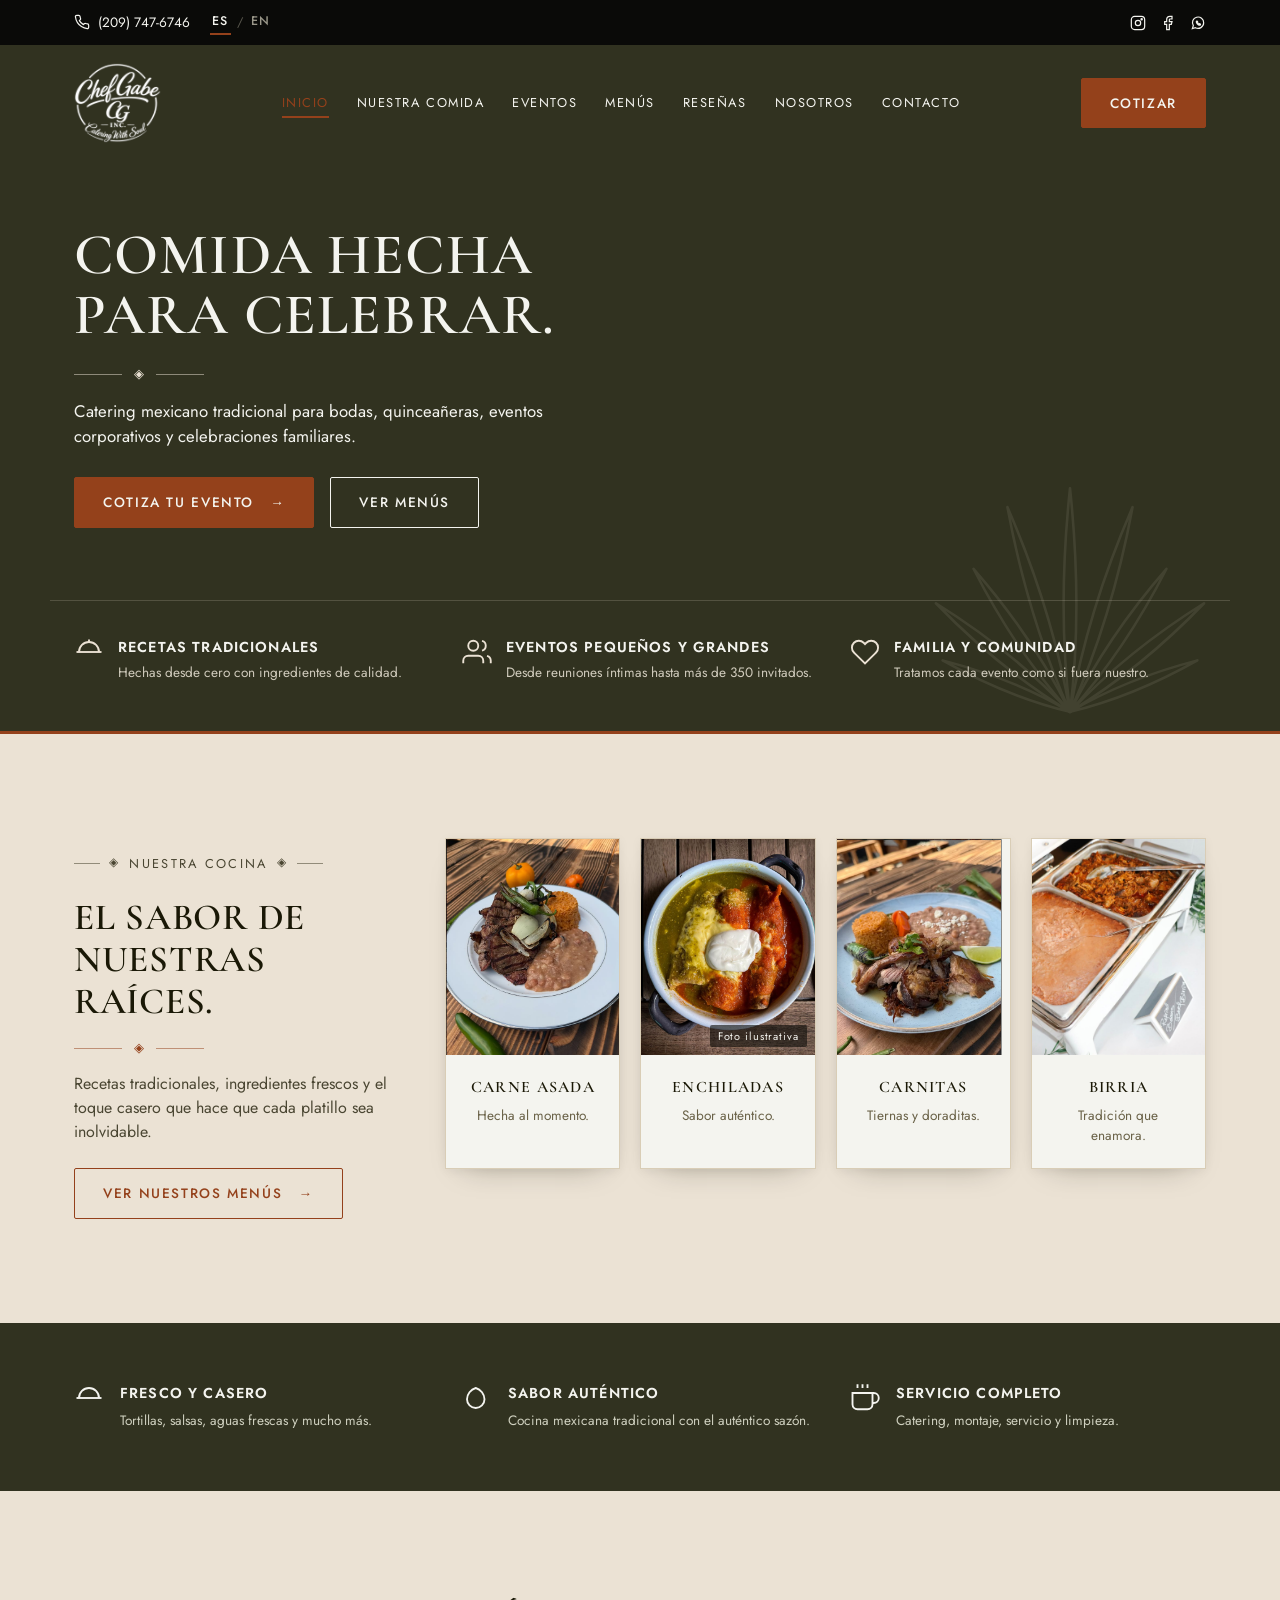
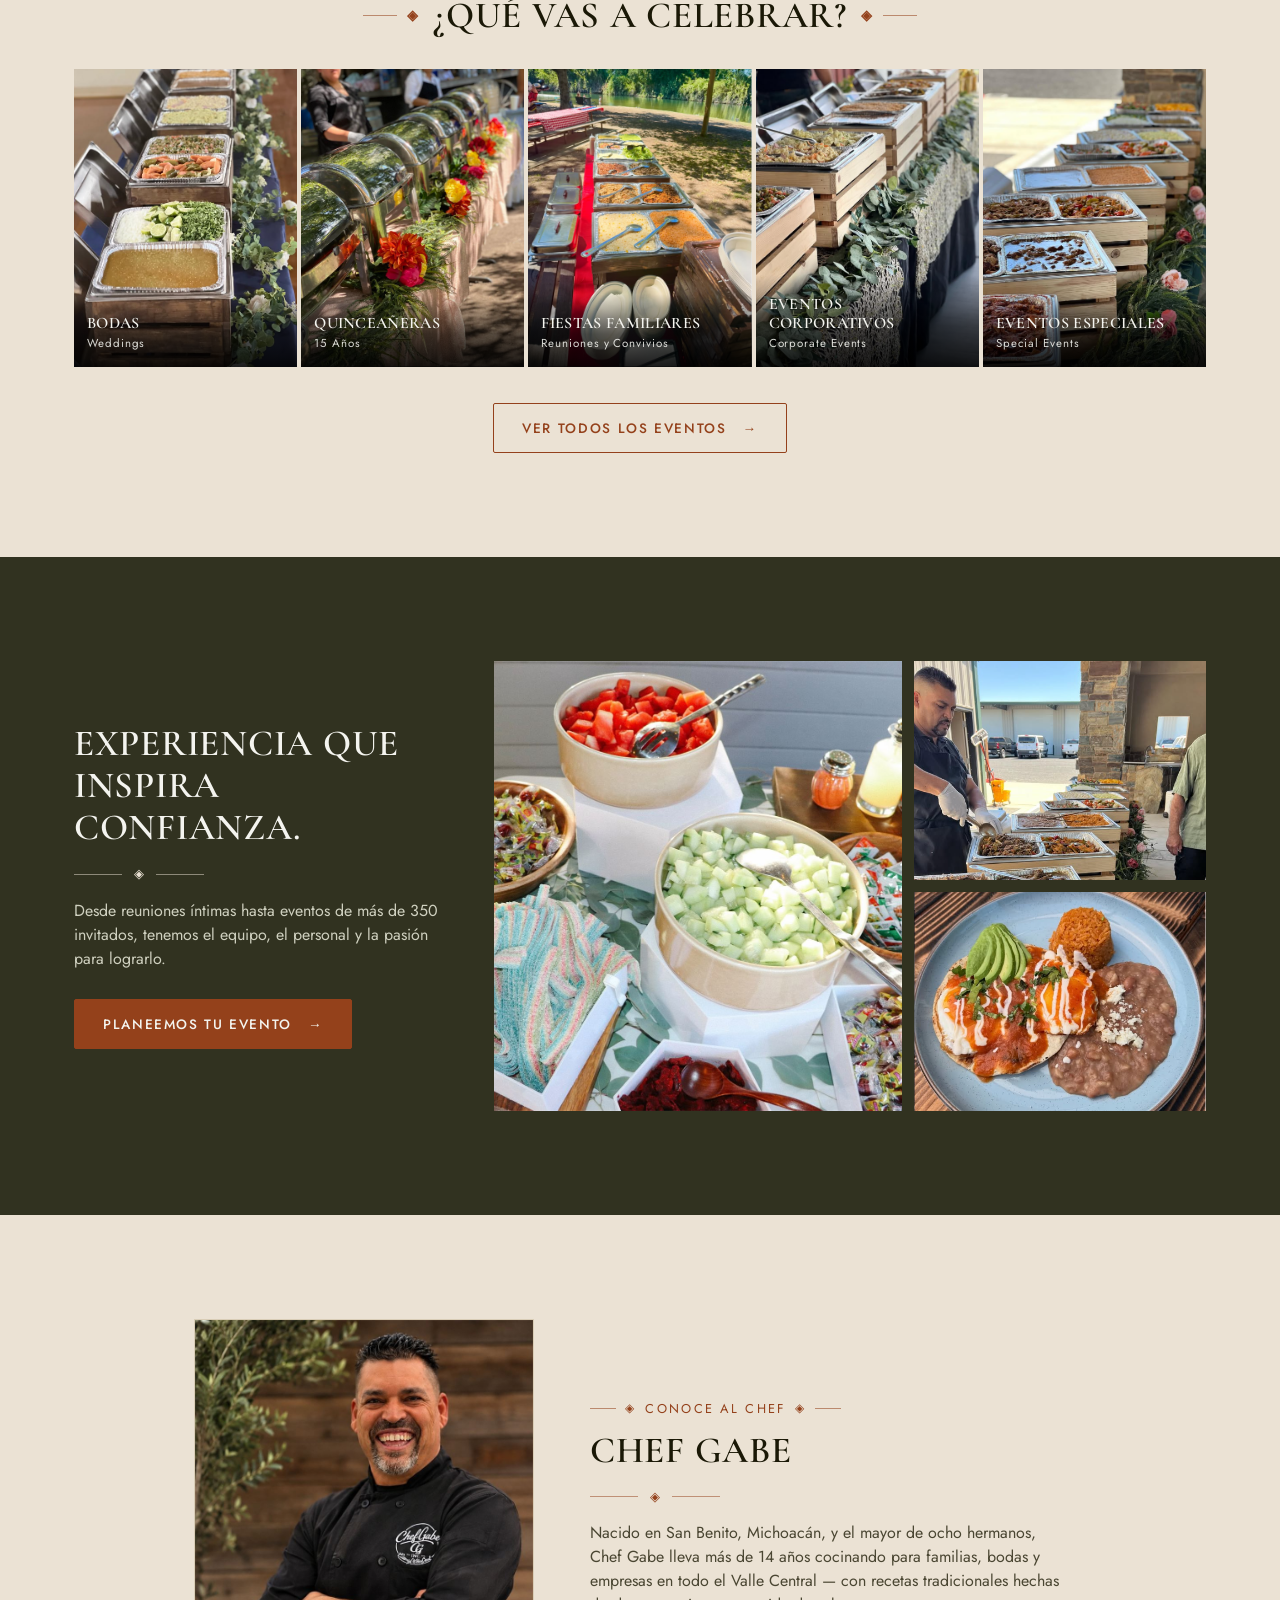
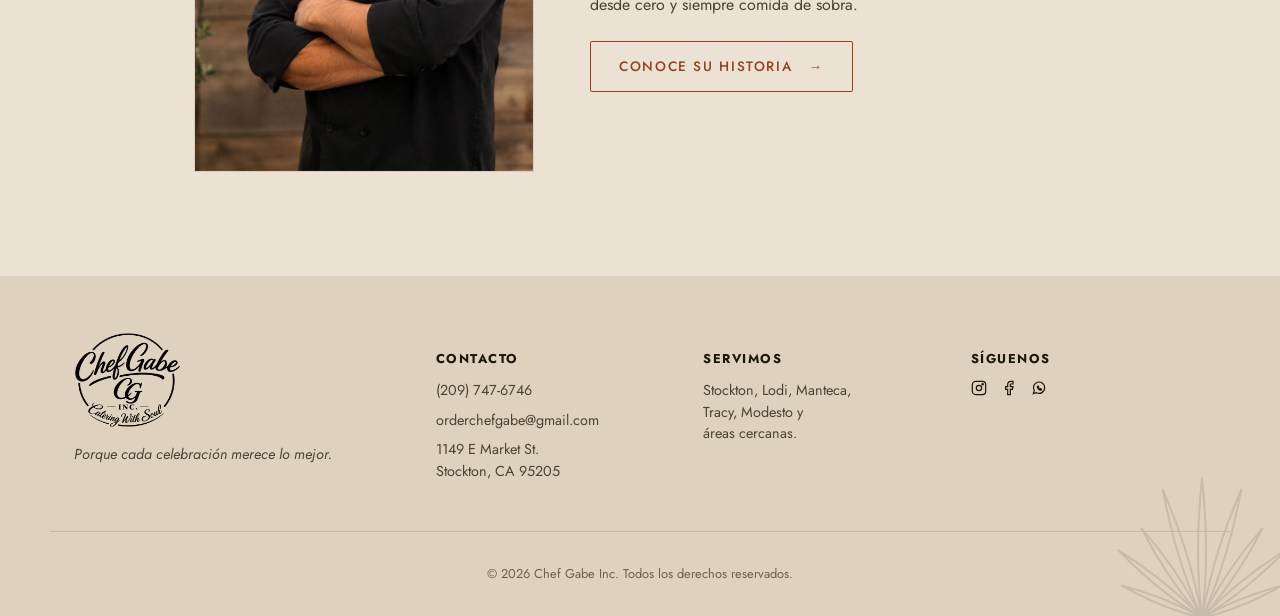
==== commit 6daacd39: "Give every page the same solid olive header Drops the photo heroes (full-bleed and split) on home, o" ====
--- a/index.html
+++ b/index.html
@@ -45,7 +45,7 @@
 </div>
 
 <!-- Header / Hero -->
-<header class="hero hero--split">
+<header class="hero">
   <nav class="navbar">
     <div class="container navbar-inner">
       <a href="index.html" class="logo">
@@ -67,12 +67,7 @@
     </div>
   </nav>
 
-  <div class="hero-media">
-    <img src="images/fajitas-beef-chicken.jpg" class="hero-img" data-i18n-alt="altFajitas" alt="Charola de buffet con fajitas de pollo y de res con pimientos y cebolla">
-    <div class="hero-overlay"></div>
-  </div>
-
-  <div class="container hero-content">
+  <div class="container hero-content hero-content--home">
     <h1 data-i18n="heroTitle">Comida Hecha<br>Para Celebrar.</h1>
     <div class="divider-flourish light">◈</div>
     <p class="hero-copy" data-i18n="heroCopy">Catering mexicano tradicional para bodas, quinceañeras, eventos corporativos y celebraciones familiares.</p>
--- a/css/styles.css
+++ b/css/styles.css
@@ -195,66 +195,69 @@
 .nav-cta { flex-shrink: 0; }
 .nav-toggle { display: none; }
 
-.hero-media {
+/* Every page shares one solid header: the espresso utility bar, then a
+   single olive block holding the nav and headline, closed by a thin rust
+   rule where it meets the light first section below. Photo heroes were
+   dropped — under a dark scrim they read muddy, and a solid block keeps
+   all seven pages consistent. */
+.hero {
+  background: var(--color-olive);
+  border-bottom: 3px solid var(--color-rust);
+}
+
+/* Faint agave watermark echoing the logo mark (same drawing as
+   .footer-agave), anchored to the container's right edge. */
+.hero::after {
+  content: "";
   position: absolute;
-  inset: 0;
-  z-index: -1;
-}
-.hero-media .placeholder-img { width: 100%; height: 100%; position: absolute; inset: 0; }
-/* Two stacked gradients, matching the mockup's hero treatment:
-   – vertical: dark at top (nav legibility) and bottom (trust strip),
-     lightest through the middle so the photo still reads;
-   – horizontal: heavier on the left, where the headline sits, fading
-     out to the right so the food stays visible.
-   A flat single-opacity tint either washes out the photo or loses the
-   text; layering keeps both. */
-.hero-overlay {
-  position: absolute;
-  inset: 0;
-  background:
-    linear-gradient(180deg,
-      rgba(10,10,8,0.82) 0%,
-      rgba(10,10,8,0.42) 26%,
-      rgba(10,10,8,0.38) 55%,
-      rgba(10,10,8,0.70) 82%,
-      rgba(10,10,8,0.92) 100%),
-    linear-gradient(90deg,
-      rgba(10,10,8,0.80) 0%,
-      rgba(10,10,8,0.55) 32%,
-      rgba(10,10,8,0.12) 68%,
-      rgba(10,10,8,0) 100%);
+  right: max(24px, calc((100vw - var(--container-width)) / 2));
+  bottom: 0;
+  width: 320px;
+  height: 262px;
+  background: url("data:image/svg+xml,%3Csvg xmlns='http://www.w3.org/2000/svg' viewBox='0 0 200 164' fill='none' stroke='%23EBE2D4' stroke-width='1.6' stroke-linejoin='round' stroke-linecap='round'%3E%3Cpath d='M100 152 Q94 112 100 66 Q106 112 100 152 Z' transform='rotate(-68 100 152)'/%3E%3Cpath d='M100 152 Q93 100 100 44 Q107 100 100 152 Z' transform='rotate(-51 100 152)'/%3E%3Cpath d='M100 152 Q93 100 100 44 Q107 100 100 152 Z' transform='rotate(-34 100 152)'/%3E%3Cpath d='M100 152 Q92 88 100 18 Q108 88 100 152 Z' transform='rotate(-17 100 152)'/%3E%3Cpath d='M100 152 Q92 88 100 12 Q108 88 100 152 Z'/%3E%3Cpath d='M100 152 Q92 88 100 18 Q108 88 100 152 Z' transform='rotate(17 100 152)'/%3E%3Cpath d='M100 152 Q93 100 100 44 Q107 100 100 152 Z' transform='rotate(34 100 152)'/%3E%3Cpath d='M100 152 Q93 100 100 44 Q107 100 100 152 Z' transform='rotate(51 100 152)'/%3E%3Cpath d='M100 152 Q94 112 100 66 Q106 112 100 152 Z' transform='rotate(68 100 152)'/%3E%3C/svg%3E") no-repeat right bottom / contain;
+  opacity: 0.09;
+  pointer-events: none;
+}
+.hero-content,
+.page-hero-content { position: relative; z-index: 1; }
+
+@media (max-width: 720px) {
+  .hero::after { display: none; }
 }
 
 /* Keep the full container width so the headline starts at the container's
    left edge, as the mockup does, and constrain the children instead for
    line length. (Capping .hero-content itself at 640px let .container's
-   margin:auto centre the whole block, which fought the left-weighted
-   overlay gradient.) */
+   margin:auto centre the whole block.) */
 .hero-content {
-  padding: 70px 24px 120px;
+  padding: 64px 24px 72px;
   max-width: var(--container-width);
 }
 .hero-content > * { max-width: 620px; }
+/* Interior pages share one headline size; the home page steps up. */
 .hero-content h1 {
-  font-size: 3.6rem;
+  font-size: 3rem;
   text-transform: uppercase;
   line-height: 1.05;
 }
+.hero-content--home h1 { font-size: 3.6rem; }
+/* Eyebrows on the olive header read in tan on every page (the rust used
+   on cream sections is too dim here). */
+.hero .eyebrow { color: var(--color-tan); }
 .hero-copy { font-size: 1.05rem; max-width: 480px; margin: 16px 0 28px; color: var(--color-offwhite); }
 .hero-actions { display: flex; gap: 16px; flex-wrap: wrap; }
 
-/* Sits on the hero photo itself, as in the mockup. An opaque cream panel
-   here only spans the container, so the hero photo showed through as
-   black gutters to its left and right. Transparent + light text removes
-   the seam; the overlay's dark bottom stop carries the contrast. */
+/* Home only: sits inside the olive header, under a hairline divider. */
 .trust-strip {
   position: relative;
+  z-index: 1;
   background: transparent;
   color: var(--color-offwhite);
   display: grid;
   grid-template-columns: repeat(3, 1fr);
   gap: 32px;
-  padding: 8px 24px 56px;
+  padding: 36px 24px 48px;
+  border-top: 1px solid rgba(235, 226, 212, 0.18);
 }
 .trust-item { display: flex; align-items: flex-start; gap: 14px; }
 .icon { width: 30px; height: 30px; flex-shrink: 0; color: var(--color-rust); }
@@ -262,56 +265,6 @@
 .trust-item h3 { font-family: var(--font-body); font-size: 0.9rem; text-transform: uppercase; letter-spacing: var(--track-label); margin-bottom: 4px; }
 .trust-item p { margin: 0; font-size: 0.85rem; color: #cfcabb; }
 
-/* Split hero (home, about): headline on a solid olive panel at left, photo
-   at full brightness on the right. A full-bleed photo under a dark scrim
-   turned bright food muddy; giving the text its own panel removes the need
-   for the scrim. Pure CSS over the standard hero markup — grid areas place
-   the nav, photo, copy and (home only) trust strip. */
-.hero--split {
-  display: grid;
-  grid-template-columns: 1fr 1fr;
-  grid-template-areas:
-    "nav     nav"
-    "content media"
-    "trust   trust";
-  background: var(--color-olive);
-}
-.hero--split .navbar { grid-area: nav; background: var(--color-olive-dark); }
-.hero--split .hero-overlay { display: none; }
-.hero--split .hero-media {
-  grid-area: media;
-  position: relative;
-  inset: auto;
-  z-index: 0;
-  min-height: 560px;
-}
-/* Copy starts on the site container's left edge even though it lives in
-   the left grid column. */
-.hero--split .hero-content {
-  grid-area: content;
-  align-self: center;
-  margin: 0;
-  max-width: none;
-  padding: 72px 56px 72px max(24px, calc((100vw - var(--container-width)) / 2 + 24px));
-}
-.hero--split .hero-content > * { max-width: 520px; }
-.hero--split .hero-content h1 { font-size: 3.2rem; }
-.hero--split .trust-strip {
-  grid-area: trust;
-  width: 100%;
-  padding-top: 40px;
-  border-top: 1px solid rgba(235, 226, 212, 0.18);
-}
-
-@media (max-width: 860px) {
-  .hero--split {
-    grid-template-columns: 1fr;
-    grid-template-areas: "nav" "media" "content" "trust";
-  }
-  .hero--split .hero-media { min-height: 320px; }
-  .hero--split .hero-content { padding: 40px 24px 48px; }
-  .hero--split .hero-content h1 { font-size: 2.2rem; }
-}
 
 /* =========================================================
    Sections generic
@@ -501,7 +454,7 @@
    ========================================================= */
 .page-hero { background: var(--color-olive); }
 .page-hero-content { padding: 56px 24px 72px; max-width: 660px; }
-.page-hero-content h1 { font-size: 2.8rem; text-transform: uppercase; line-height: 1.08; }
+.page-hero-content h1 { font-size: 3rem; text-transform: uppercase; line-height: 1.05; }
 .page-hero-sub {
   font-family: var(--font-display);
   font-size: 1.6rem;
@@ -666,15 +619,6 @@
    Same aspect ratios as the placeholders, cropped to fill so a
    portrait source never letterboxes or stretches.
    ========================================================= */
-.hero-media .hero-img {
-  position: absolute;
-  inset: 0;
-  width: 100%;
-  height: 100%;
-  object-fit: cover;
-  object-position: center 40%;
-}
-
 img.dish-img,
 img.event-img,
 img.food-img,
@@ -742,11 +686,6 @@
 }
 img.focus-lower { object-position: center 75%; }
 
-/* Portrait headshot in a wide panel: keep the face in frame. */
-img.focus-face { object-position: center 15%; }
-/* The about hero shows a short, wide window of the portrait headshot. */
-.hero-media .hero-img.focus-face { object-position: center top; }
-
 @media (max-width: 960px) {
   /* .trust-media collapses to one column here, so the main photo has no
      sibling column to take its height from — restore its own ratio. */
@@ -904,11 +843,6 @@
    Render-pass corrections
    ========================================================= */
 
-/* restaurant-table-spread is a near-square source in a wide slot, so the
-   crop only keeps a horizontal band. Anchor slightly above centre to hold
-   the plated food and drinks rather than the empty table edge. */
-.hero-media .hero-img { object-position: center 44%; }
-
 /* Spanish event labels ("Eventos Corporativos") run far longer than the
    English ones and were wrapping into the sub-label. Smaller caption type
    plus a taller scrim keeps two-line names readable over the photo. */
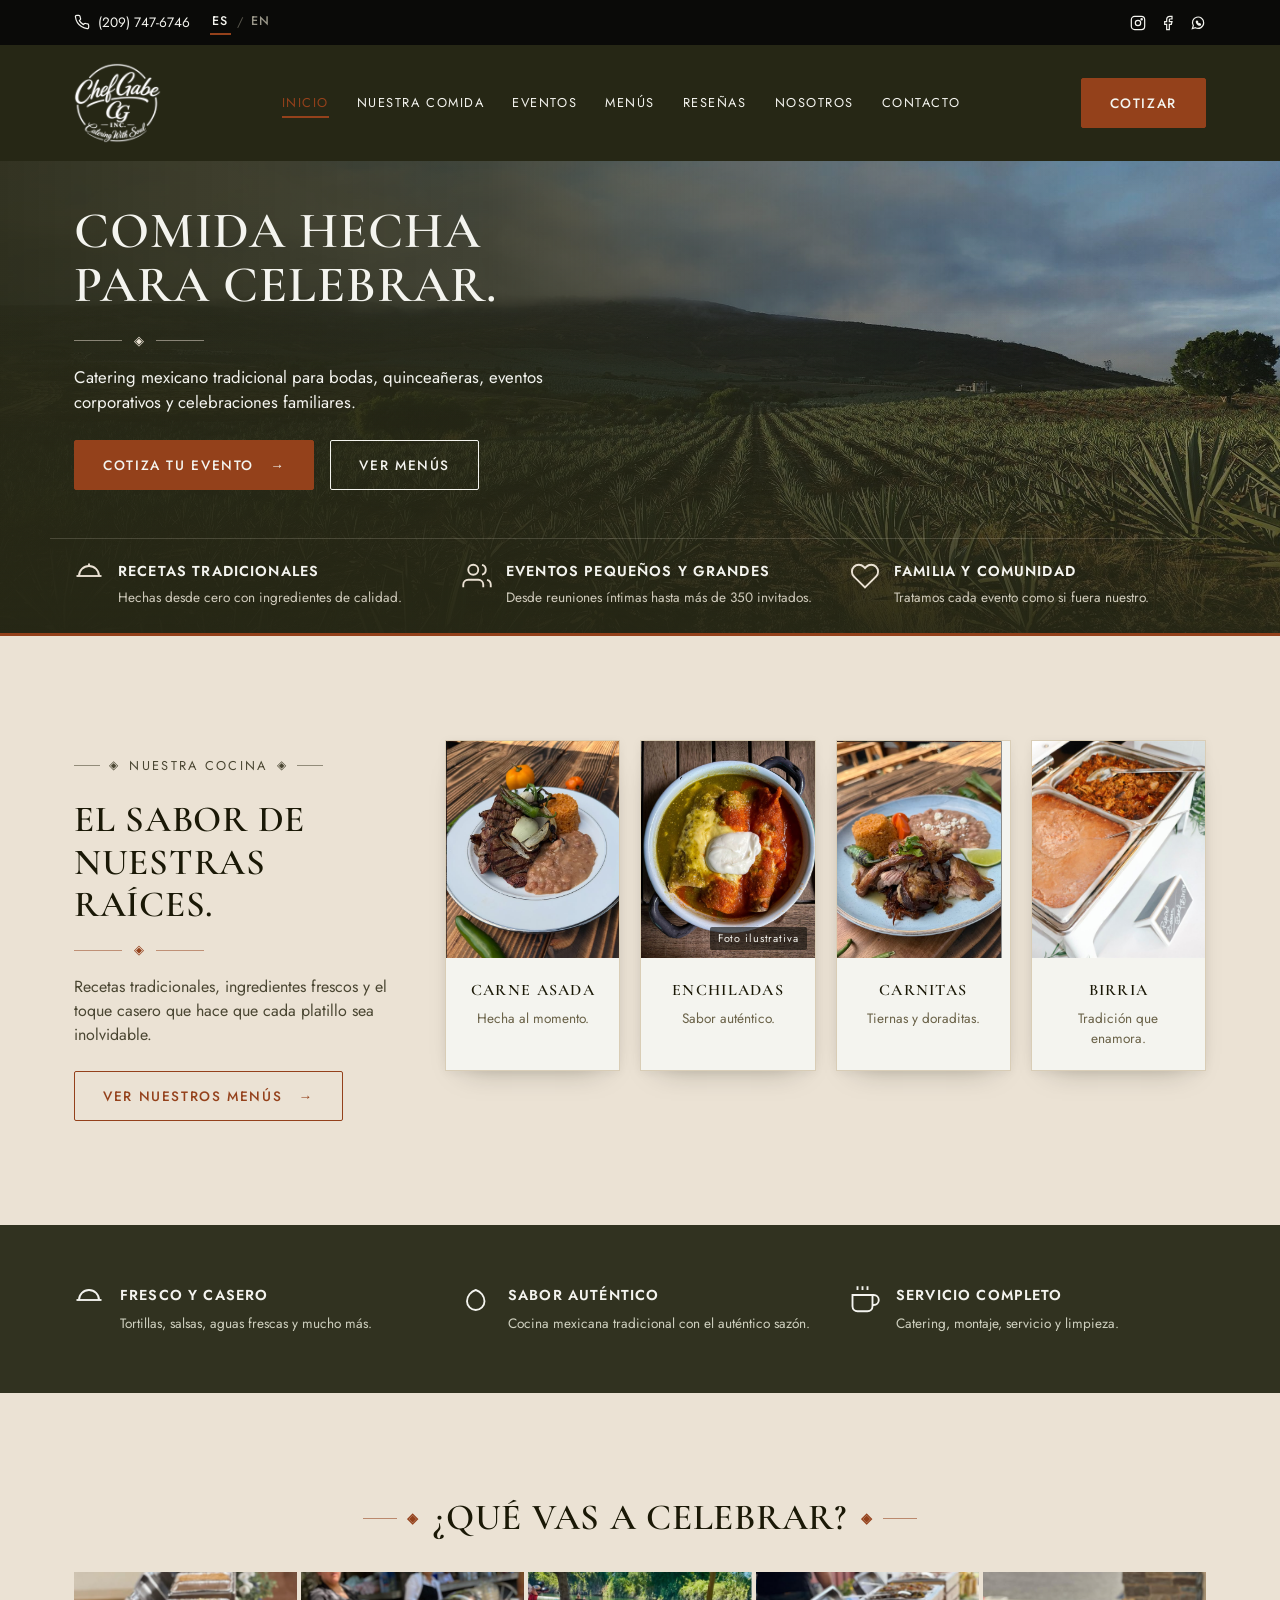
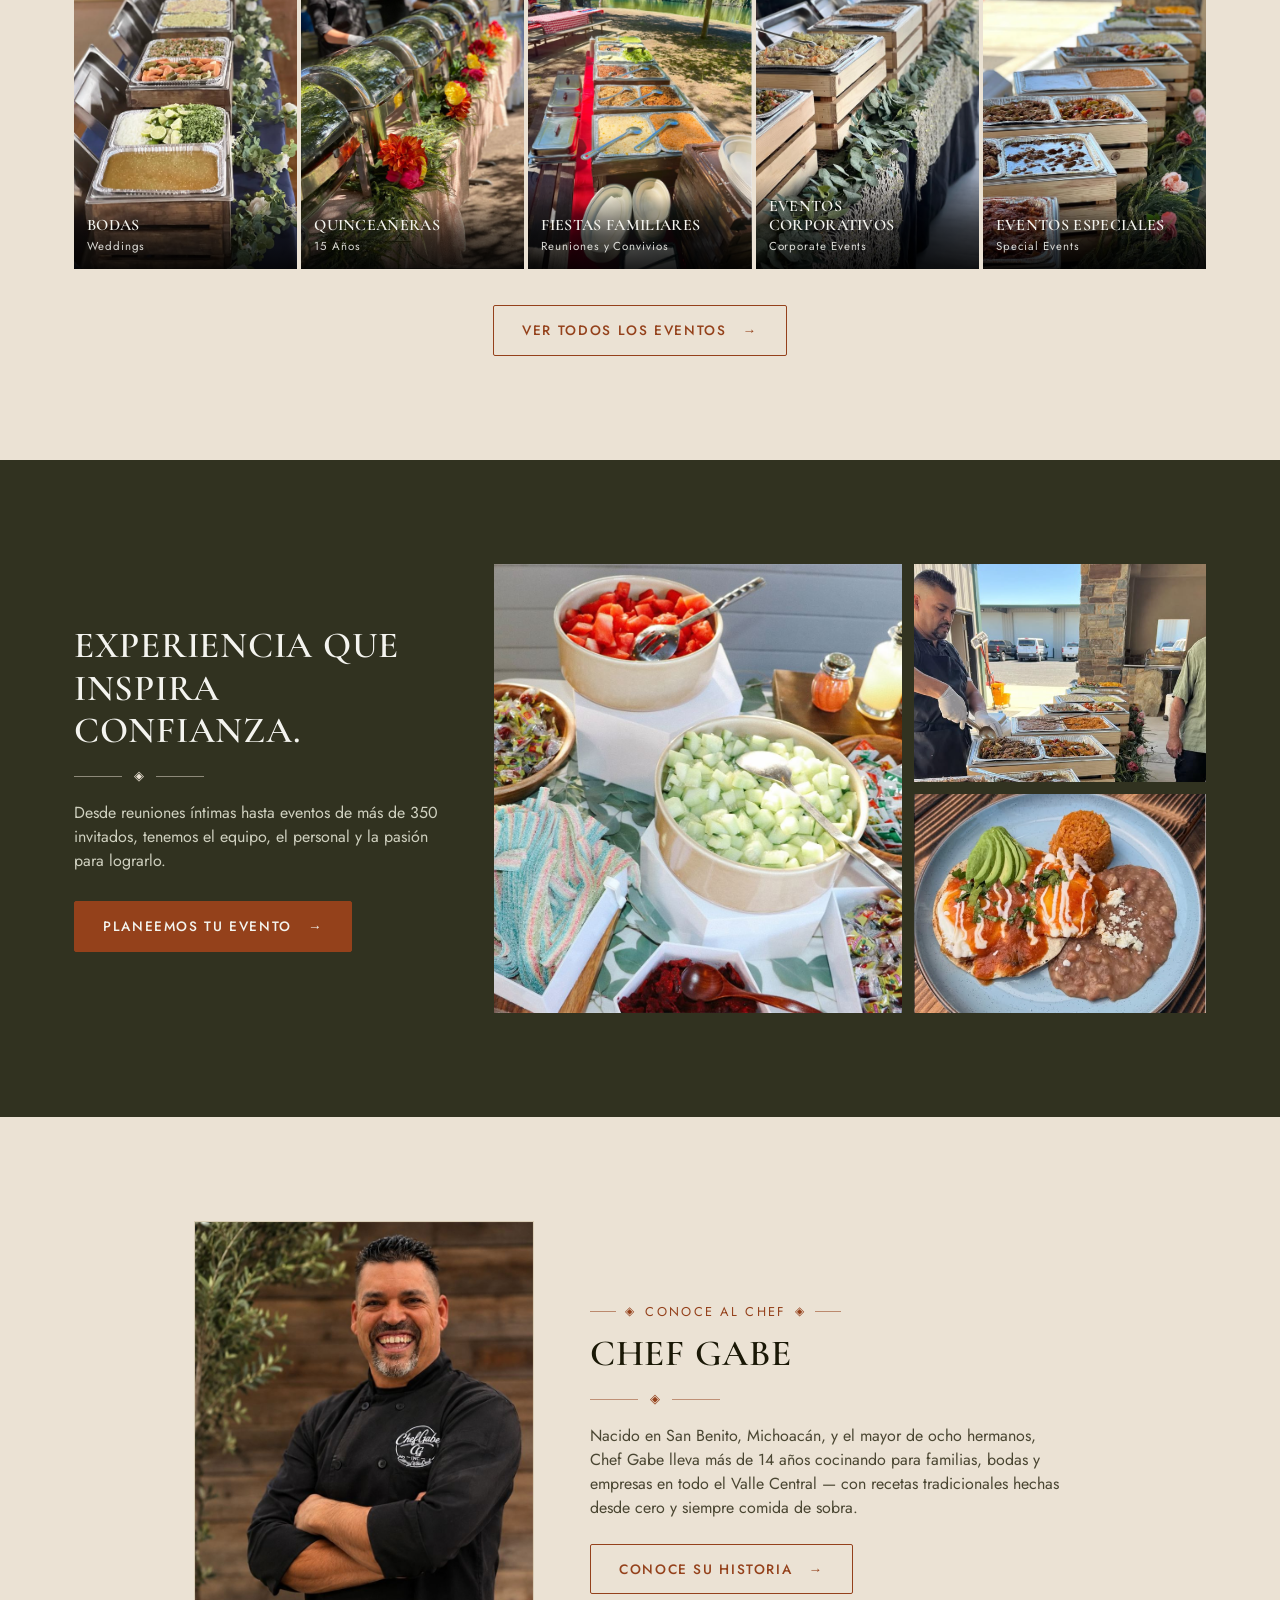
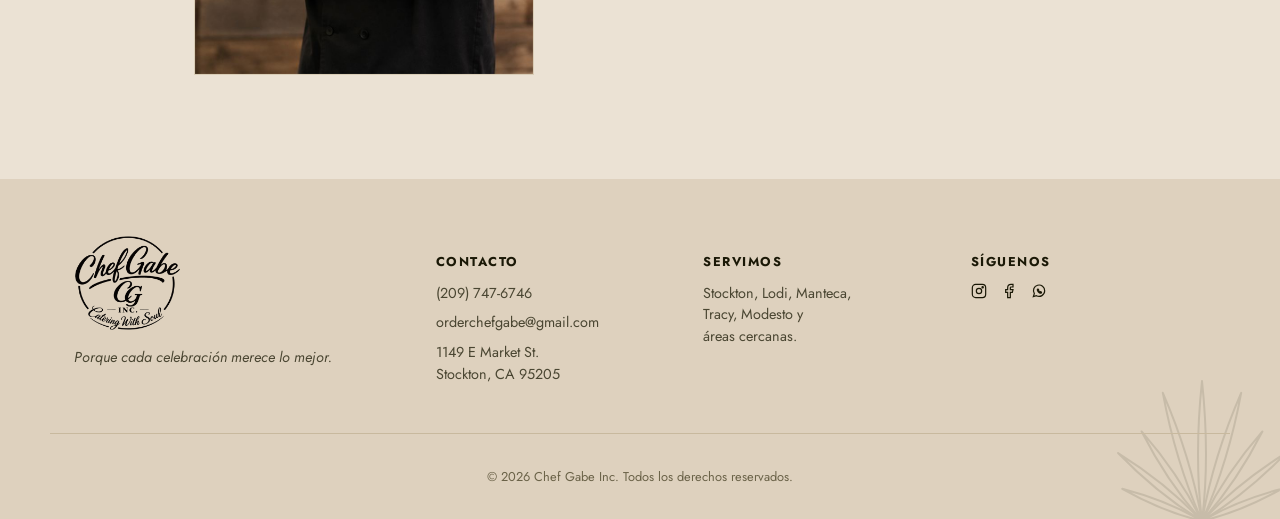
==== commit e7a62f64: "Shorten page banners and set them over a blue agave field photo Every page header now sits over a re" ====
--- a/index.html
+++ b/index.html
@@ -45,7 +45,7 @@
 </div>
 
 <!-- Header / Hero -->
-<header class="hero">
+<header class="hero hero--home">
   <nav class="navbar">
     <div class="container navbar-inner">
       <a href="index.html" class="logo">
--- a/css/styles.css
+++ b/css/styles.css
@@ -195,56 +195,64 @@
 .nav-cta { flex-shrink: 0; }
 .nav-toggle { display: none; }
 
-/* Every page shares one solid header: the espresso utility bar, then a
-   single olive block holding the nav and headline, closed by a thin rust
-   rule where it meets the light first section below. Photo heroes were
-   dropped — under a dark scrim they read muddy, and a solid block keeps
-   all seven pages consistent. */
+/* Every page shares one header: the espresso utility bar, a solid dark
+   olive nav, then a short banner over a photo of blue agave fields in
+   Jalisco, closed by a thin rust rule where it meets the light first
+   section below. The banner is tinted with the brand olive — heavy on the
+   left where the headline sits, thinning to the right so the agave and
+   sky show through.
+   Photo: Pexels 27575885 (free license, no credit required),
+   https://www.pexels.com/photo/27575885/ */
 .hero {
-  background: var(--color-olive);
+  background:
+    linear-gradient(90deg,
+      rgba(38, 39, 21, 0.94) 0%,
+      rgba(38, 39, 21, 0.82) 38%,
+      rgba(38, 39, 21, 0.38) 78%,
+      rgba(38, 39, 21, 0.22) 100%),
+    url("../images/agave-fields-jalisco.jpg") center 58% / cover no-repeat,
+    var(--color-olive);
   border-bottom: 3px solid var(--color-rust);
 }
-
-/* Faint agave watermark echoing the logo mark (same drawing as
-   .footer-agave), anchored to the container's right edge. */
-.hero::after {
-  content: "";
-  position: absolute;
-  right: max(24px, calc((100vw - var(--container-width)) / 2));
-  bottom: 0;
-  width: 320px;
-  height: 262px;
-  background: url("data:image/svg+xml,%3Csvg xmlns='http://www.w3.org/2000/svg' viewBox='0 0 200 164' fill='none' stroke='%23EBE2D4' stroke-width='1.6' stroke-linejoin='round' stroke-linecap='round'%3E%3Cpath d='M100 152 Q94 112 100 66 Q106 112 100 152 Z' transform='rotate(-68 100 152)'/%3E%3Cpath d='M100 152 Q93 100 100 44 Q107 100 100 152 Z' transform='rotate(-51 100 152)'/%3E%3Cpath d='M100 152 Q93 100 100 44 Q107 100 100 152 Z' transform='rotate(-34 100 152)'/%3E%3Cpath d='M100 152 Q92 88 100 18 Q108 88 100 152 Z' transform='rotate(-17 100 152)'/%3E%3Cpath d='M100 152 Q92 88 100 12 Q108 88 100 152 Z'/%3E%3Cpath d='M100 152 Q92 88 100 18 Q108 88 100 152 Z' transform='rotate(17 100 152)'/%3E%3Cpath d='M100 152 Q93 100 100 44 Q107 100 100 152 Z' transform='rotate(34 100 152)'/%3E%3Cpath d='M100 152 Q93 100 100 44 Q107 100 100 152 Z' transform='rotate(51 100 152)'/%3E%3Cpath d='M100 152 Q94 112 100 66 Q106 112 100 152 Z' transform='rotate(68 100 152)'/%3E%3C/svg%3E") no-repeat right bottom / contain;
-  opacity: 0.09;
-  pointer-events: none;
-}
+/* Home also carries the trust strip along its bottom edge, so it darkens
+   toward the bottom as well. */
+.hero--home {
+  background:
+    linear-gradient(180deg, rgba(38, 39, 21, 0) 45%, rgba(38, 39, 21, 0.9) 100%),
+    linear-gradient(90deg,
+      rgba(38, 39, 21, 0.94) 0%,
+      rgba(38, 39, 21, 0.82) 38%,
+      rgba(38, 39, 21, 0.38) 78%,
+      rgba(38, 39, 21, 0.22) 100%),
+    url("../images/agave-fields-jalisco.jpg") center 58% / cover no-repeat,
+    var(--color-olive);
+}
+.hero .navbar { background: var(--color-olive-dark); }
 .hero-content,
 .page-hero-content { position: relative; z-index: 1; }
-
-@media (max-width: 720px) {
-  .hero::after { display: none; }
-}
 
 /* Keep the full container width so the headline starts at the container's
    left edge, as the mockup does, and constrain the children instead for
    line length. (Capping .hero-content itself at 640px let .container's
-   margin:auto centre the whole block.) */
+   margin:auto centre the whole block.)
+   Kept short on purpose: the banner introduces the page, it shouldn't
+   push the page's own content below the fold. */
 .hero-content {
-  padding: 64px 24px 72px;
+  padding: 44px 24px 48px;
   max-width: var(--container-width);
 }
 .hero-content > * { max-width: 620px; }
 /* Interior pages share one headline size; the home page steps up. */
 .hero-content h1 {
-  font-size: 3rem;
+  font-size: 2.6rem;
   text-transform: uppercase;
   line-height: 1.05;
 }
-.hero-content--home h1 { font-size: 3.6rem; }
+.hero-content--home h1 { font-size: 3.2rem; }
 /* Eyebrows on the olive header read in tan on every page (the rust used
    on cream sections is too dim here). */
 .hero .eyebrow { color: var(--color-tan); }
-.hero-copy { font-size: 1.05rem; max-width: 480px; margin: 16px 0 28px; color: var(--color-offwhite); }
+.hero-copy { font-size: 1.05rem; max-width: 480px; margin: 14px 0 24px; color: var(--color-offwhite); }
 .hero-actions { display: flex; gap: 16px; flex-wrap: wrap; }
 
 /* Home only: sits inside the olive header, under a hairline divider. */
@@ -256,7 +264,7 @@
   display: grid;
   grid-template-columns: repeat(3, 1fr);
   gap: 32px;
-  padding: 36px 24px 48px;
+  padding: 22px 24px 26px;
   border-top: 1px solid rgba(235, 226, 212, 0.18);
 }
 .trust-item { display: flex; align-items: flex-start; gap: 14px; }
@@ -452,9 +460,9 @@
    .hero and the mark is logo-badge-light.png, so a cream band would
    need the whole nav restyled. Olive reuses it as-is.
    ========================================================= */
-.page-hero { background: var(--color-olive); }
-.page-hero-content { padding: 56px 24px 72px; max-width: 660px; }
-.page-hero-content h1 { font-size: 3rem; text-transform: uppercase; line-height: 1.05; }
+/* Background comes from .hero (agave banner), shared with every page. */
+.page-hero-content { padding: 44px 24px 48px; max-width: 660px; }
+.page-hero-content h1 { font-size: 2.6rem; text-transform: uppercase; line-height: 1.05; }
 .page-hero-sub {
   font-family: var(--font-display);
   font-size: 1.6rem;
@@ -1732,7 +1740,7 @@
 
 /* A hero with no trust strip under it does not need the homepage's deep
    bottom padding, which is sized to sit behind that strip. */
-.hero .hero-content:last-child { padding-bottom: 84px; }
+.hero .hero-content:last-child { padding-bottom: 48px; }
 
 /* =========================================================
    Reviews page
@@ -2348,3 +2356,22 @@
   .custom-inner h2, .food-cta-copy h2 { font-size: 1.5rem; }
   .food-cta-inner { flex-direction: column; align-items: flex-start; }
 }
+
+/* Phones: keep the banner short so the page's own content starts near
+   the top of the screen. Last in the file so it beats the desktop
+   paddings declared further up. */
+@media (max-width: 760px) {
+  .hero-content,
+  .page-hero-content,
+  .hero .hero-content:last-child { padding-top: 32px; padding-bottom: 36px; }
+
+  /* Copy spans the full width here, so the left-heavy tint isn't enough
+     on the right; use an even one. */
+  .hero,
+  .hero--home {
+    background:
+      linear-gradient(rgba(38, 39, 21, 0.8), rgba(38, 39, 21, 0.8)),
+      url("../images/agave-fields-jalisco.jpg") 62% 58% / cover no-repeat,
+      var(--color-olive);
+  }
+}
